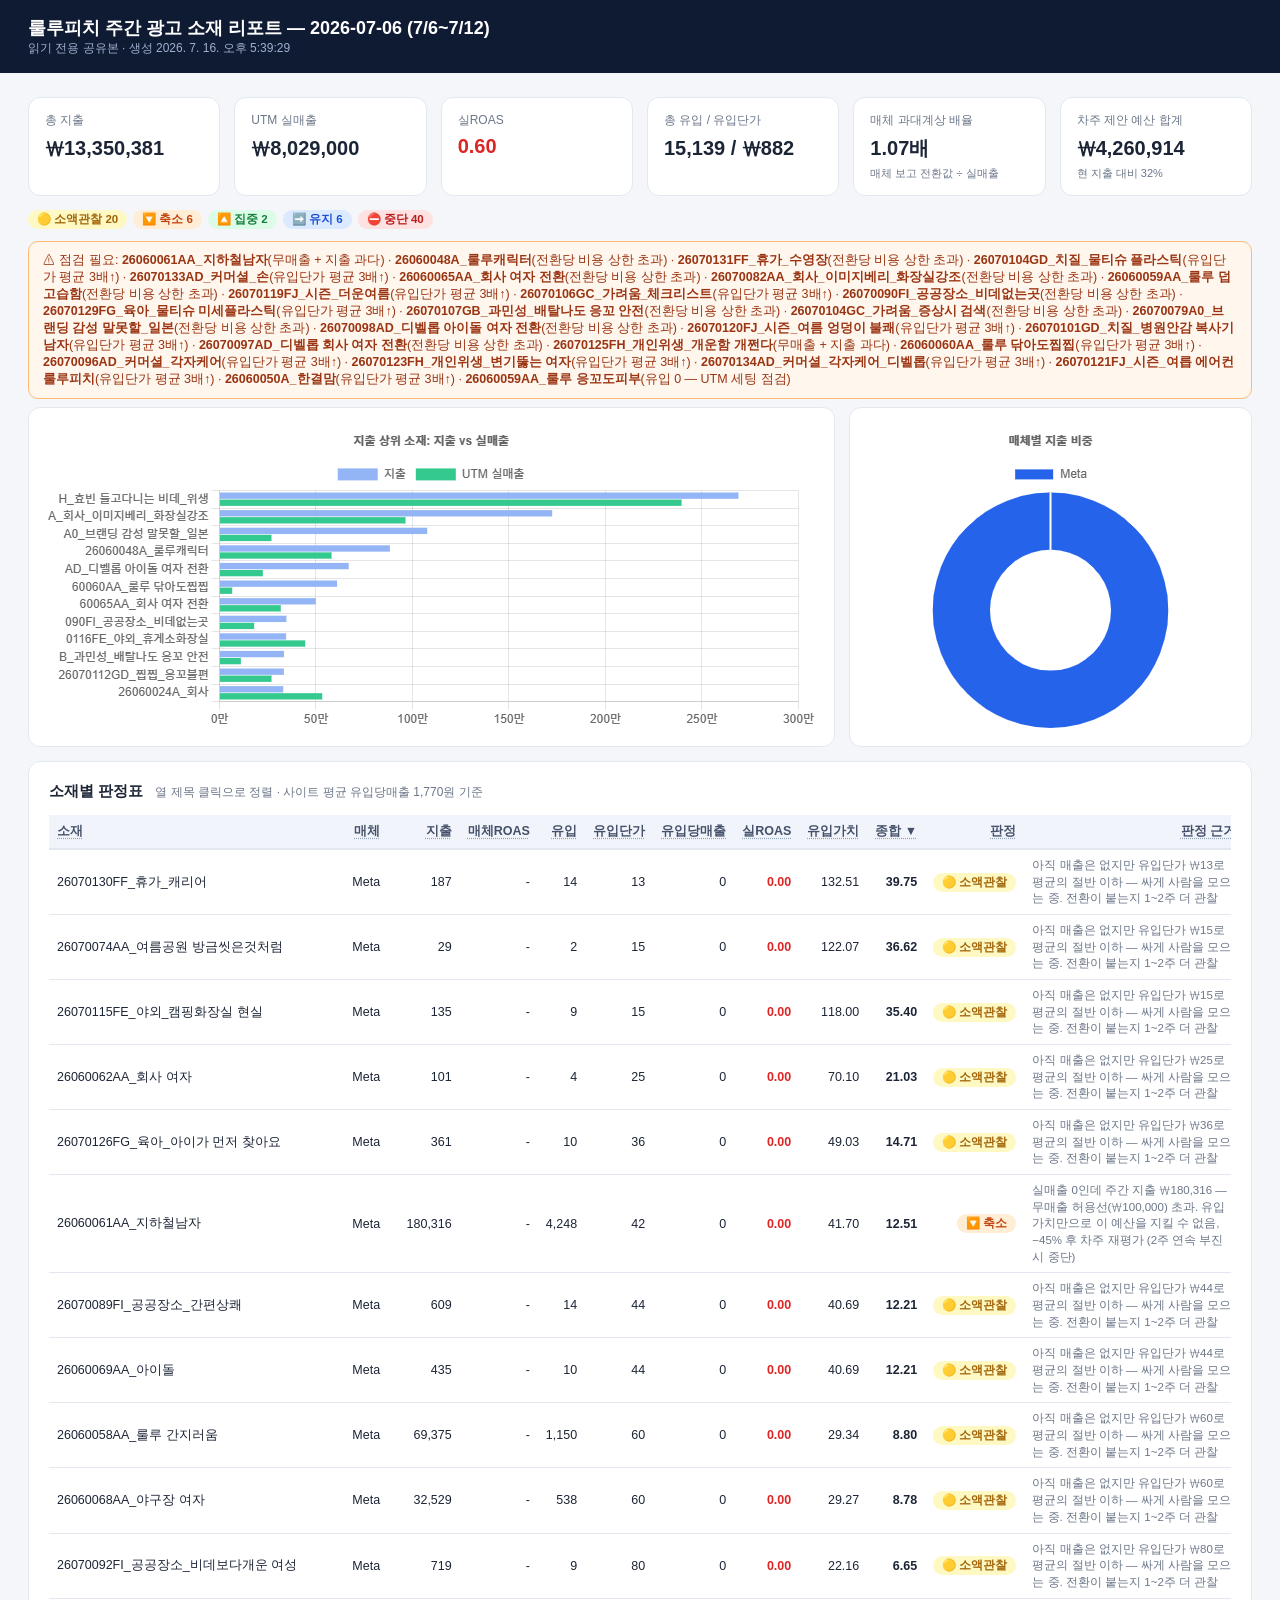
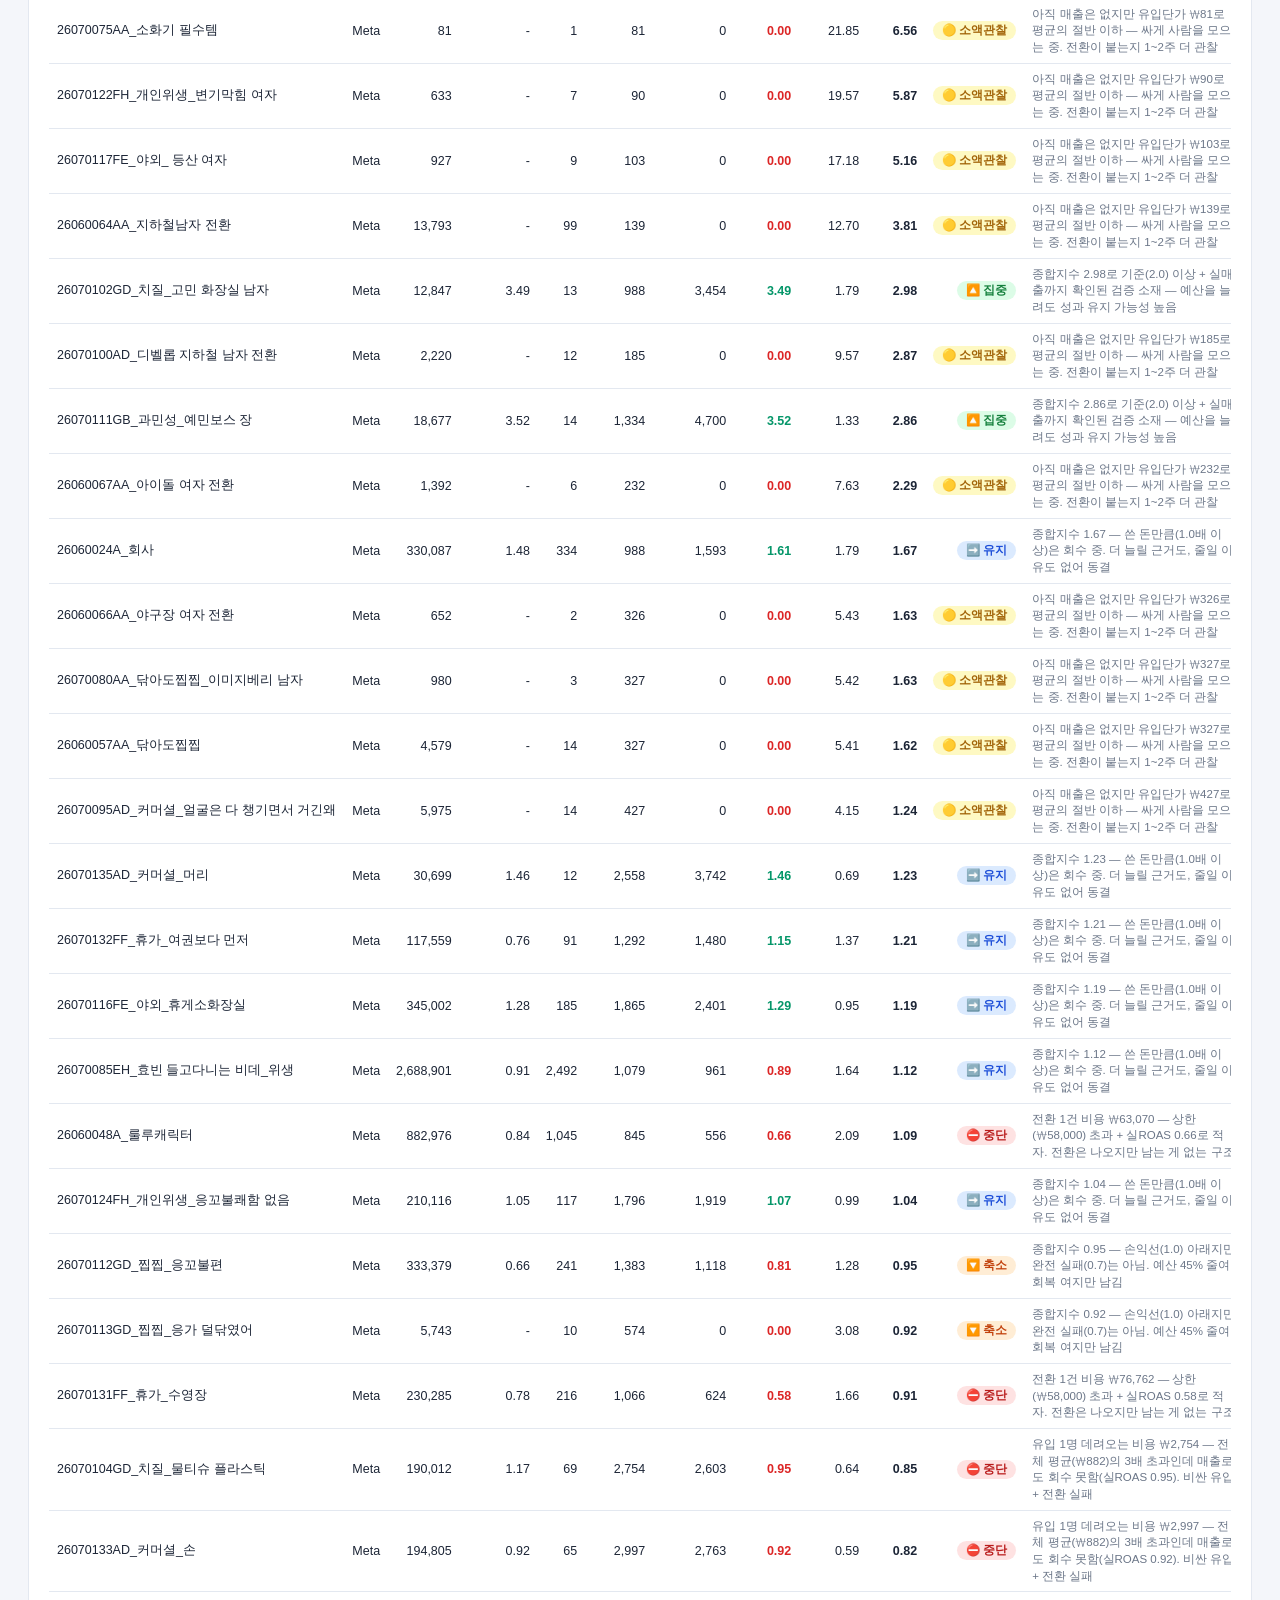
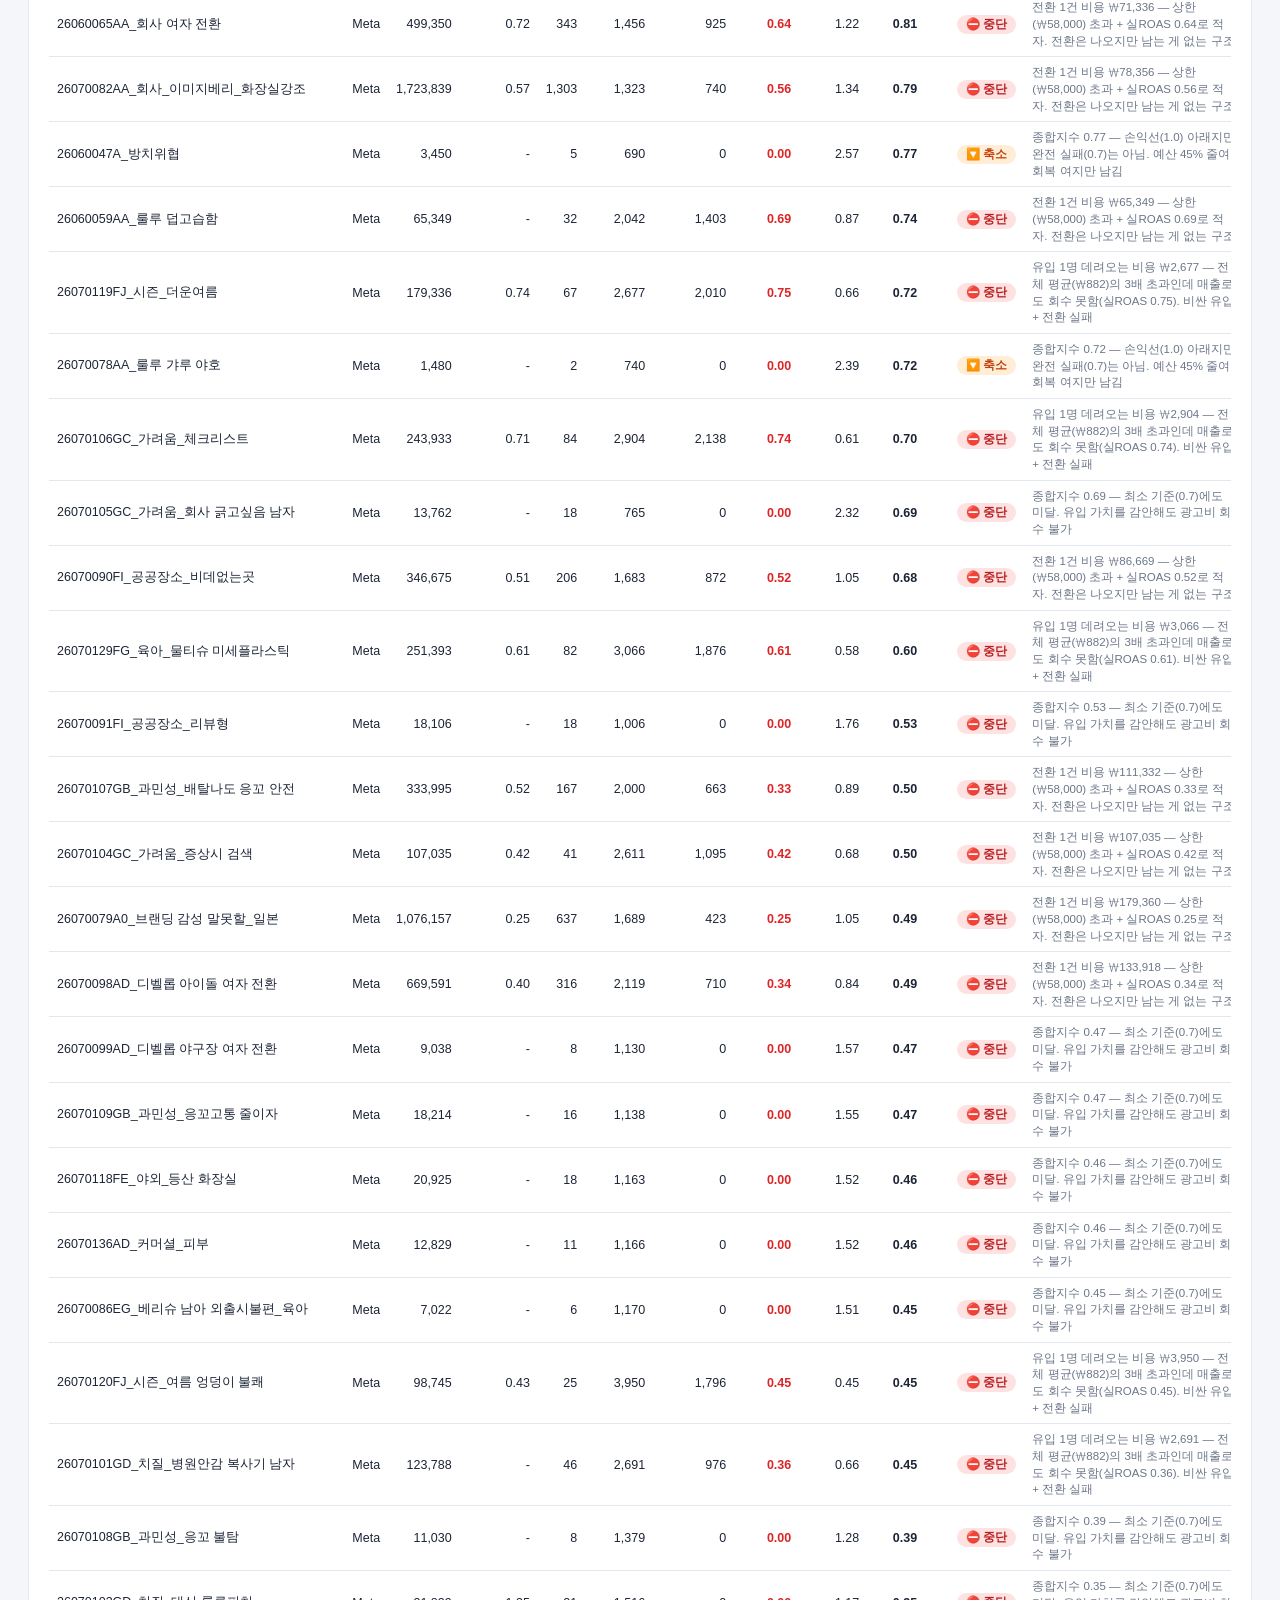
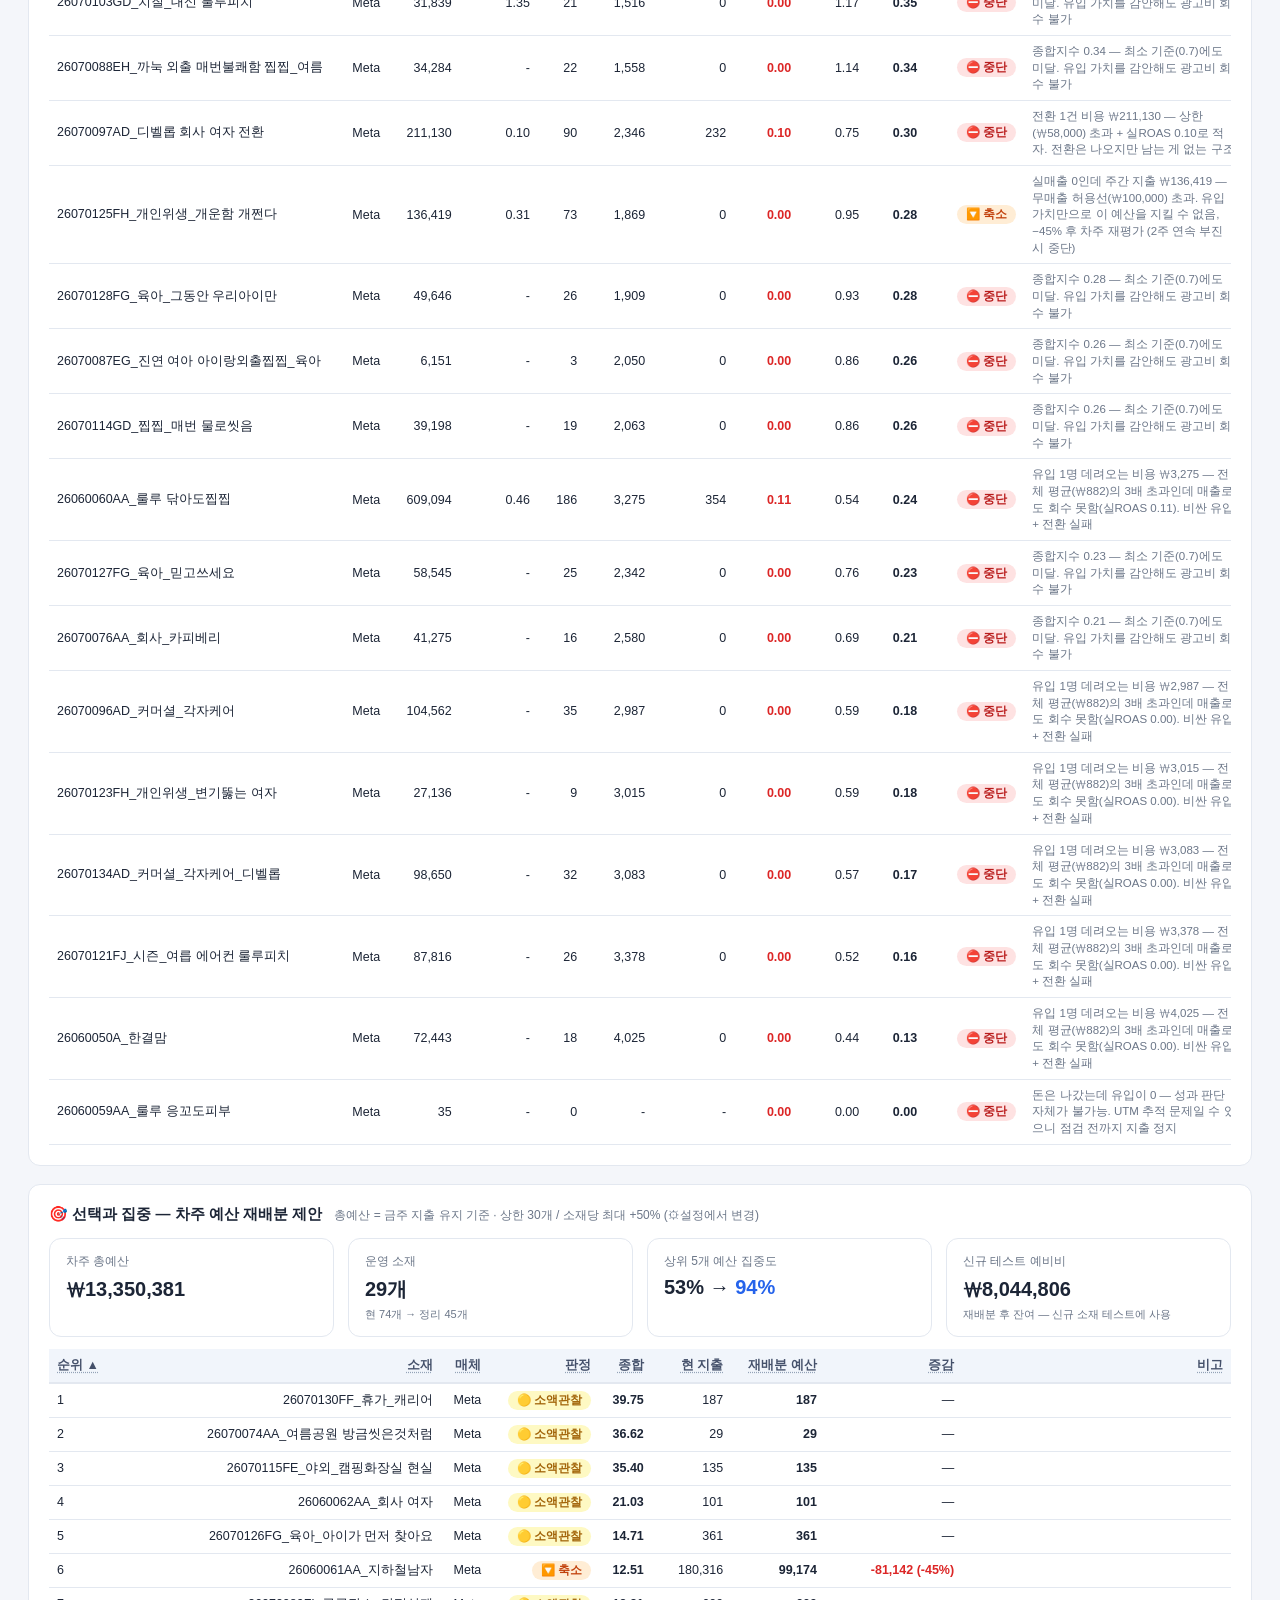
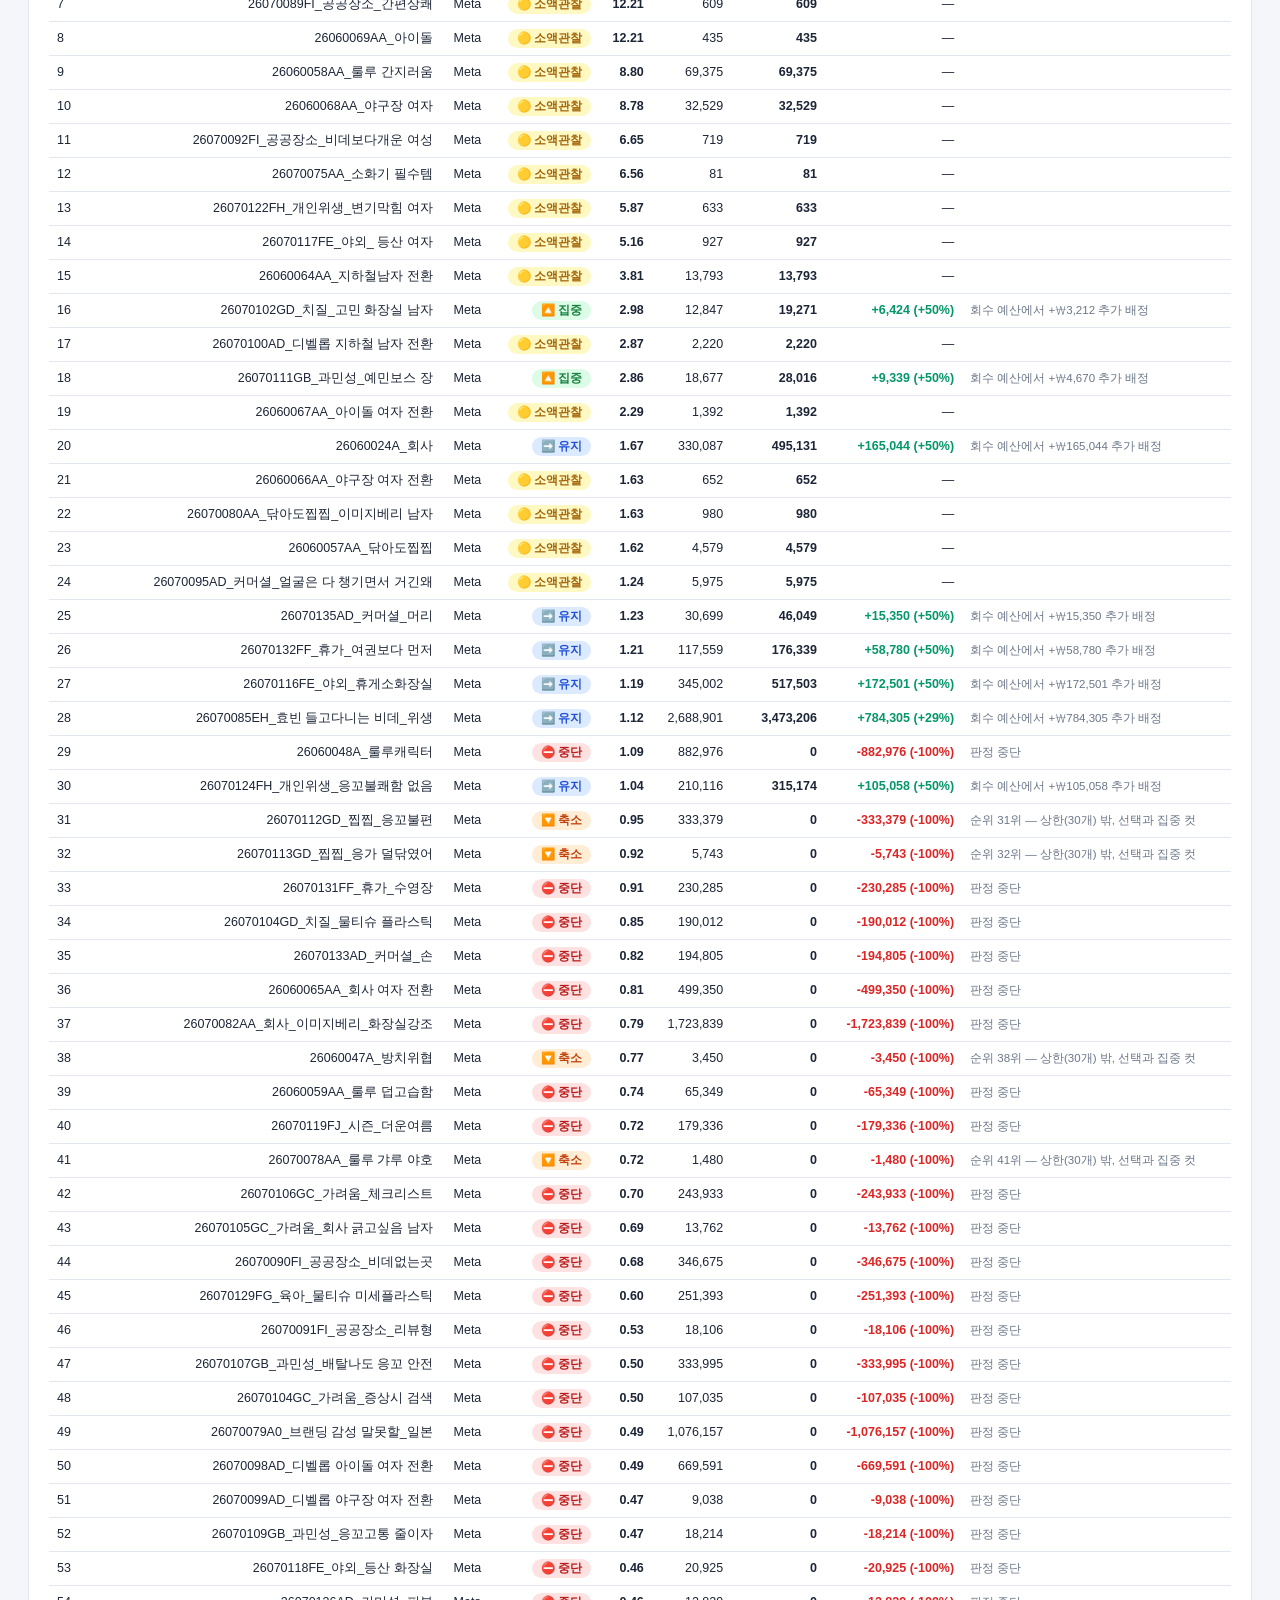
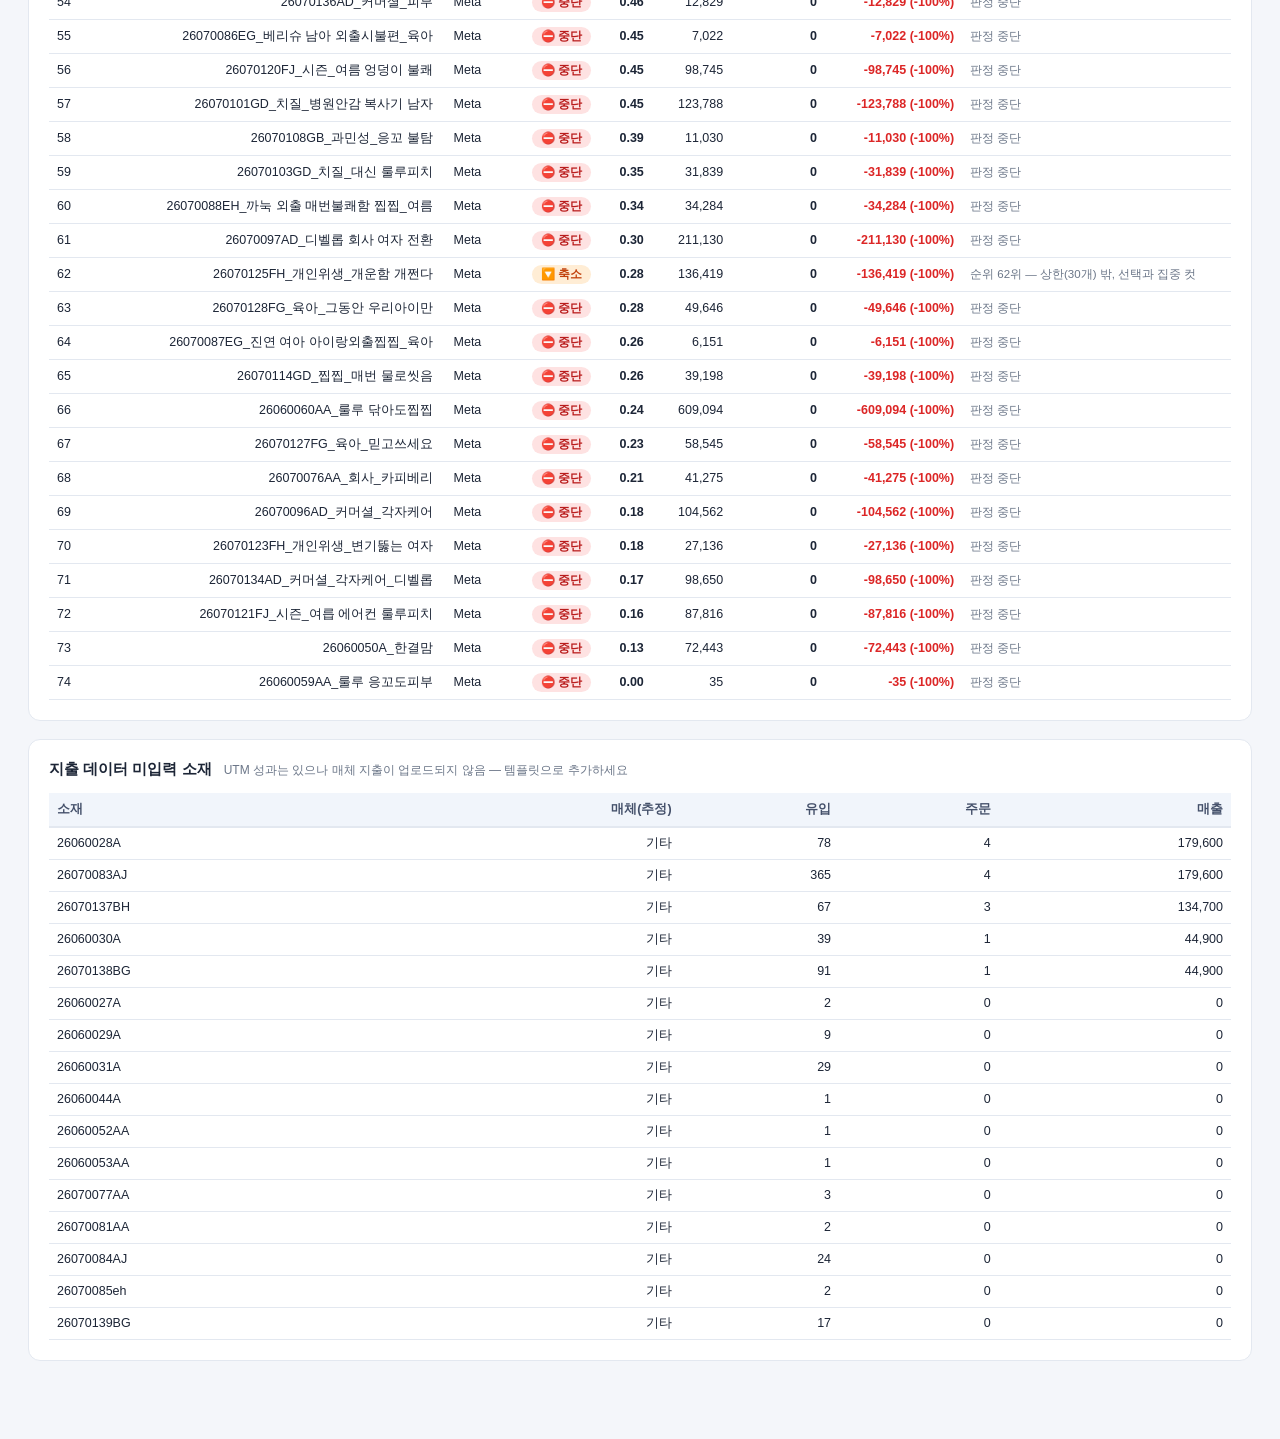
==== index.html @ 9385b2c9 "Add weekly ad report as index.html" ====
﻿<!DOCTYPE html><html lang="ko"><head><meta charset="UTF-8"><meta name="viewport" content="width=device-width, initial-scale=1.0"><title>룰루피치 주간 광고 리포트 — 2026-07-06 (7/6~7/12)</title><style>
:root{--bg:#f4f6fa;--card:#fff;--ink:#1c2536;--sub:#6b7688;--line:#e3e8f0;--blue:#2563eb;--green:#059669;--amber:#d97706;--red:#dc2626;--gray:#64748b;}
*{box-sizing:border-box;margin:0;padding:0;}
body{font-family:'Segoe UI','Malgun Gothic',sans-serif;background:var(--bg);color:var(--ink);font-size:14px;}
header{background:#0f1b33;color:#fff;padding:16px 28px;display:flex;align-items:center;gap:20px;flex-wrap:wrap;}
header h1{font-size:18px;font-weight:700;}
header .sub{color:#9fb0d0;font-size:12px;}
nav{display:flex;gap:6px;margin-left:auto;}
nav button{background:transparent;border:1px solid #33456b;color:#c9d6ef;padding:8px 16px;border-radius:8px;cursor:pointer;font-size:13px;}
nav button.on{background:var(--blue);border-color:var(--blue);color:#fff;font-weight:600;}
main{max-width:1280px;margin:0 auto;padding:24px 28px 60px;}
.card{background:var(--card);border:1px solid var(--line);border-radius:12px;padding:20px;margin-bottom:18px;}
.card h2{font-size:15px;margin-bottom:14px;}
.card h2 .hint{font-weight:400;color:var(--sub);font-size:12px;margin-left:8px;}
.grid{display:grid;gap:14px;}
.kpis{grid-template-columns:repeat(auto-fit,minmax(150px,1fr));}
.kpi{background:var(--card);border:1px solid var(--line);border-radius:12px;padding:14px 16px;}
.kpi .l{color:var(--sub);font-size:12px;margin-bottom:6px;}
.kpi .v{font-size:20px;font-weight:700;}
.kpi .d{font-size:11px;color:var(--sub);margin-top:4px;}
table{width:100%;border-collapse:collapse;font-size:12.5px;}
th{background:#f1f5fb;color:#44506a;text-align:right;padding:8px 8px;border-bottom:2px solid var(--line);white-space:nowrap;}
th:first-child,td:first-child{text-align:left;}
td{padding:7px 8px;border-bottom:1px solid var(--line);text-align:right;white-space:nowrap;}
tr:hover td{background:#f8fafd;}
.badge{display:inline-block;padding:2px 9px;border-radius:20px;font-size:11.5px;font-weight:600;}
.b-focus{background:#dcfce7;color:#15803d;}.b-keep{background:#dbeafe;color:#1d4ed8;}
.b-watch{background:#fef9c3;color:#a16207;}.b-cut{background:#ffedd5;color:#c2410c;}
.b-stop{background:#fee2e2;color:#b91c1c;}.b-none{background:#e2e8f0;color:#475569;}
.drop{border:2px dashed #b6c3da;border-radius:12px;padding:34px;text-align:center;color:var(--sub);cursor:pointer;transition:.15s;}
.drop.over{border-color:var(--blue);background:#eff6ff;}
.filechip{display:inline-flex;align-items:center;gap:8px;background:#eef2f9;border:1px solid var(--line);border-radius:8px;padding:6px 12px;margin:4px 6px 0 0;font-size:12.5px;}
.filechip b{color:var(--blue);}
.filechip .x{cursor:pointer;color:var(--red);font-weight:700;}
button.pri{background:var(--blue);color:#fff;border:none;border-radius:8px;padding:10px 22px;font-size:14px;font-weight:600;cursor:pointer;}
button.pri:disabled{background:#b6c3da;cursor:not-allowed;}
button.sec{background:#fff;color:var(--ink);border:1px solid var(--line);border-radius:8px;padding:8px 16px;font-size:13px;cursor:pointer;}
select,input[type=date],input[type=number]{border:1px solid var(--line);border-radius:8px;padding:8px 10px;font-size:13px;background:#fff;}
.row{display:flex;gap:12px;align-items:center;flex-wrap:wrap;}
.warn{background:#fff7ed;border:1px solid #fdba74;border-radius:10px;padding:10px 14px;font-size:12.5px;color:#9a3412;margin-bottom:8px;}
.note{color:var(--sub);font-size:12px;line-height:1.6;}
.charts{display:grid;grid-template-columns:2fr 1fr;gap:14px;}
@media(max-width:900px){.charts{grid-template-columns:1fr;}}
.chartbox{background:var(--card);border:1px solid var(--line);border-radius:12px;padding:16px;height:340px;}
.empty{text-align:center;color:var(--sub);padding:50px 0;}
.step{display:flex;gap:10px;align-items:flex-start;margin-bottom:10px;}
.step .n{background:var(--blue);color:#fff;border-radius:50%;width:22px;height:22px;min-width:22px;display:flex;align-items:center;justify-content:center;font-size:12px;font-weight:700;}
h3.sec-t{font-size:13.5px;margin:18px 0 8px;color:#33415e;}
.pos{color:var(--green);font-weight:600;}.neg{color:var(--red);font-weight:600;}
td.why{text-align:left;white-space:normal;min-width:220px;max-width:300px;font-size:11.5px;color:var(--sub);line-height:1.45;}
#tip{position:fixed;z-index:999;background:#1c2536;color:#e6edf7;padding:9px 12px;border-radius:8px;font-size:12px;line-height:1.55;max-width:290px;pointer-events:none;display:none;box-shadow:0 4px 14px rgba(15,27,51,.3);white-space:normal;}
#tip .tt{color:#9fb0d0;font-size:11px;margin-top:5px;}
th[data-tip]{text-decoration:underline dotted #94a3b8;text-underline-offset:3px;}
</style></head><body><header><div><h1>룰루피치 주간 광고 소재 리포트 — 2026-07-06 (7/6~7/12)</h1><div class="sub">읽기 전용 공유본 · 생성 2026. 7. 16. 오후 5:39:29</div></div></header><main>
 <div class="grid kpis" style="margin-bottom:14px">
  <div class="kpi"><div class="l">총 지출</div><div class="v">₩13,350,381</div></div>
  <div class="kpi"><div class="l">UTM 실매출</div><div class="v">₩8,029,000</div></div>
  <div class="kpi"><div class="l">실ROAS</div><div class="v" style="color:var(--red)">0.60</div></div>
  <div class="kpi"><div class="l">총 유입 / 유입단가</div><div class="v">15,139 / ₩882</div></div>
  <div class="kpi"><div class="l">매체 과대계상 배율</div><div class="v">1.07배</div><div class="d">매체 보고 전환값 ÷ 실매출</div></div>
  <div class="kpi"><div class="l">차주 제안 예산 합계</div><div class="v">₩4,260,914</div><div class="d">현 지출 대비 32%</div></div>
 </div>
 <div style="margin-bottom:12px"><span class="badge b-watch" style="margin-right:6px">🟡 소액관찰 20</span><span class="badge b-cut" style="margin-right:6px">🔽 축소 6</span><span class="badge b-focus" style="margin-right:6px">🔼 집중 2</span><span class="badge b-keep" style="margin-right:6px">➡️ 유지 6</span><span class="badge b-stop" style="margin-right:6px">⛔ 중단 40</span></div>
 <div class="warn">⚠ 점검 필요: <b>26060061AA_지하철남자</b>(무매출 + 지출 과다) · <b>26060048A_룰루캐릭터</b>(전환당 비용 상한 초과) · <b>26070131FF_휴가_수영장</b>(전환당 비용 상한 초과) · <b>26070104GD_치질_물티슈 플라스틱</b>(유입단가 평균 3배↑) · <b>26070133AD_커머셜_손</b>(유입단가 평균 3배↑) · <b>26060065AA_회사 여자 전환</b>(전환당 비용 상한 초과) · <b>26070082AA_회사_이미지베리_화장실강조</b>(전환당 비용 상한 초과) · <b>26060059AA_룰루 덥고습함</b>(전환당 비용 상한 초과) · <b>26070119FJ_시즌_더운여름</b>(유입단가 평균 3배↑) · <b>26070106GC_가려움_체크리스트</b>(유입단가 평균 3배↑) · <b>26070090FI_공공장소_비데없는곳</b>(전환당 비용 상한 초과) · <b>26070129FG_육아_물티슈 미세플라스틱</b>(유입단가 평균 3배↑) · <b>26070107GB_과민성_배탈나도 응꼬 안전</b>(전환당 비용 상한 초과) · <b>26070104GC_가려움_증상시 검색</b>(전환당 비용 상한 초과) · <b>26070079A0_브랜딩 감성 말못할_일본</b>(전환당 비용 상한 초과) · <b>26070098AD_디벨롭 아이돌 여자 전환</b>(전환당 비용 상한 초과) · <b>26070120FJ_시즌_여름 엉덩이 불쾌</b>(유입단가 평균 3배↑) · <b>26070101GD_치질_병원안감 복사기 남자</b>(유입단가 평균 3배↑) · <b>26070097AD_디벨롭 회사 여자 전환</b>(전환당 비용 상한 초과) · <b>26070125FH_개인위생_개운함 개쩐다</b>(무매출 + 지출 과다) · <b>26060060AA_룰루 닦아도찝찝</b>(유입단가 평균 3배↑) · <b>26070096AD_커머셜_각자케어</b>(유입단가 평균 3배↑) · <b>26070123FH_개인위생_변기뚫는 여자</b>(유입단가 평균 3배↑) · <b>26070134AD_커머셜_각자케어_디벨롭</b>(유입단가 평균 3배↑) · <b>26070121FJ_시즌_여릅 에어컨 룰루피치</b>(유입단가 평균 3배↑) · <b>26060050A_한결맘</b>(유입단가 평균 3배↑) · <b>26060059AA_룰루 응꼬도피부</b>(유입 0 — UTM 세팅 점검)</div>
 <div class="charts" style="margin-bottom:14px">
  <div class="chartbox"><img src="[data-uri]" style="max-width: 100%; height: 100%; object-fit: contain;"></div>
  <div class="chartbox"><img src="[data-uri]" style="max-width: 100%; height: 100%; object-fit: contain;"></div>
 </div>
 <div class="card"><h2>소재별 판정표 <span class="hint">열 제목 클릭으로 정렬 · 사이트 평균 유입당매출 1,770원 기준</span></h2>
 <div style="overflow-x:auto"><table><thead><tr><th style="cursor:pointer;user-select:none" data-tip="광고 소재 코드 — 매체 리포트의 광고 이름과 자사 UTM의 channel 값을 매칭하는 기준 키" title="광고 소재 코드 — 매체 리포트의 광고 이름과 자사 UTM의 channel 값을 매칭하는 기준 키">소재</th><th style="cursor:pointer;user-select:none" data-tip="소재 코드 패턴으로 자동 분류: SA_→네이버검색 · PMAX→구글 · KKO/KAKAO→카카오 · GD→GFA/디스플레이 · MT/META→Meta" title="소재 코드 패턴으로 자동 분류: SA_→네이버검색 · PMAX→구글 · KKO/KAKAO→카카오 · GD→GFA/디스플레이 · MT/META→Meta">매체</th><th style="cursor:pointer;user-select:none" data-tip="매체 리포트 기준 해당 주간 지출 합계(원)" title="매체 리포트 기준 해당 주간 지출 합계(원)">지출</th><th style="cursor:pointer;user-select:none" data-tip="매체 보고 전환값 ÷ 지출 — 매체 자체 기여 기준이라 과대계상 경향. 실ROAS와의 괴리 확인용" title="매체 보고 전환값 ÷ 지출 — 매체 자체 기여 기준이라 과대계상 경향. 실ROAS와의 괴리 확인용">매체ROAS</th><th style="cursor:pointer;user-select:none" data-tip="UTM 기준 실제 사이트 유입 수" title="UTM 기준 실제 사이트 유입 수">유입</th><th style="cursor:pointer;user-select:none" data-tip="유입단가 = 지출 ÷ 유입. 전체 평균의 3배 초과 + 실ROAS 1 미만이면 중단 판정" title="유입단가 = 지출 ÷ 유입. 전체 평균의 3배 초과 + 실ROAS 1 미만이면 중단 판정">유입단가</th><th style="cursor:pointer;user-select:none" data-tip="유입당매출 = UTM 실매출 ÷ 유입 — 이 소재가 데려온 방문자 1명이 만드는 매출" title="유입당매출 = UTM 실매출 ÷ 유입 — 이 소재가 데려온 방문자 1명이 만드는 매출">유입당매출</th><th style="cursor:pointer;user-select:none" data-tip="실ROAS = UTM 실매출 ÷ 지출 — 자사 데이터 기준 실제 회수율. 1.0이 손익분기" title="실ROAS = UTM 실매출 ÷ 지출 — 자사 데이터 기준 실제 회수율. 1.0이 손익분기">실ROAS</th><th style="cursor:pointer;user-select:none" data-tip="유입가치 = (유입 × 사이트 평균 유입당매출) ÷ 지출 — 당장 매출이 없어도 유입 자체의 기대 가치를 환산" title="유입가치 = (유입 × 사이트 평균 유입당매출) ÷ 지출 — 당장 매출이 없어도 유입 자체의 기대 가치를 환산">유입가치</th><th style="cursor:pointer;user-select:none" data-tip="종합지수 = 실ROAS×가중치 + 유입가치×가중치 (매체별 가중치는 ⚙설정). 2.0↑ 집중 · 1.0↑ 유지 · 0.7↑ 축소 · 미만 중단" title="종합지수 = 실ROAS×가중치 + 유입가치×가중치 (매체별 가중치는 ⚙설정). 2.0↑ 집중 · 1.0↑ 유지 · 0.7↑ 축소 · 미만 중단">종합 ▼</th><th style="cursor:pointer;user-select:none" data-tip="종합지수·실매출·유입단가·전환당 비용 기준 자동 판정. 규칙 상세는 ⚙설정 하단 참조" title="종합지수·실매출·유입단가·전환당 비용 기준 자동 판정. 규칙 상세는 ⚙설정 하단 참조">판정</th><th style="cursor:pointer;user-select:none" data-tip="해당 소재가 이 판정을 받은 구체적 계산 근거" title="해당 소재가 이 판정을 받은 구체적 계산 근거">판정 근거</th><th style="cursor:pointer;user-select:none" data-tip="판정별 차주 제안 예산: 집중 +25% · 유지/관찰 동결 · 축소 −45% · 중단 0원" title="판정별 차주 제안 예산: 집중 +25% · 유지/관찰 동결 · 축소 −45% · 중단 0원">차주 예산</th></tr></thead><tbody>
 <tr><td>26070130FF_휴가_캐리어</td><td>Meta</td><td>187</td><td>-</td><td>14</td><td>13</td><td>0</td>
 <td class="neg">0.00</td><td>132.51</td><td><b>39.75</b></td>
 <td><span class="badge b-watch">🟡 소액관찰</span></td><td class="why">아직 매출은 없지만 유입단가 ₩13로 평균의 절반 이하 — 싸게 사람을 모으는 중. 전환이 붙는지 1~2주 더 관찰</td><td><b>187</b></td></tr><tr><td>26070074AA_여름공원 방금씻은것처럼</td><td>Meta</td><td>29</td><td>-</td><td>2</td><td>15</td><td>0</td>
 <td class="neg">0.00</td><td>122.07</td><td><b>36.62</b></td>
 <td><span class="badge b-watch">🟡 소액관찰</span></td><td class="why">아직 매출은 없지만 유입단가 ₩15로 평균의 절반 이하 — 싸게 사람을 모으는 중. 전환이 붙는지 1~2주 더 관찰</td><td><b>29</b></td></tr><tr><td>26070115FE_야외_캠핑화장실 현실</td><td>Meta</td><td>135</td><td>-</td><td>9</td><td>15</td><td>0</td>
 <td class="neg">0.00</td><td>118.00</td><td><b>35.40</b></td>
 <td><span class="badge b-watch">🟡 소액관찰</span></td><td class="why">아직 매출은 없지만 유입단가 ₩15로 평균의 절반 이하 — 싸게 사람을 모으는 중. 전환이 붙는지 1~2주 더 관찰</td><td><b>135</b></td></tr><tr><td>26060062AA_회사 여자</td><td>Meta</td><td>101</td><td>-</td><td>4</td><td>25</td><td>0</td>
 <td class="neg">0.00</td><td>70.10</td><td><b>21.03</b></td>
 <td><span class="badge b-watch">🟡 소액관찰</span></td><td class="why">아직 매출은 없지만 유입단가 ₩25로 평균의 절반 이하 — 싸게 사람을 모으는 중. 전환이 붙는지 1~2주 더 관찰</td><td><b>101</b></td></tr><tr><td>26070126FG_육아_아이가 먼저 찾아요</td><td>Meta</td><td>361</td><td>-</td><td>10</td><td>36</td><td>0</td>
 <td class="neg">0.00</td><td>49.03</td><td><b>14.71</b></td>
 <td><span class="badge b-watch">🟡 소액관찰</span></td><td class="why">아직 매출은 없지만 유입단가 ₩36로 평균의 절반 이하 — 싸게 사람을 모으는 중. 전환이 붙는지 1~2주 더 관찰</td><td><b>361</b></td></tr><tr><td>26060061AA_지하철남자</td><td>Meta</td><td>180,316</td><td>-</td><td>4,248</td><td>42</td><td>0</td>
 <td class="neg">0.00</td><td>41.70</td><td><b>12.51</b></td>
 <td><span class="badge b-cut">🔽 축소</span></td><td class="why">실매출 0인데 주간 지출 ₩180,316 — 무매출 허용선(₩100,000) 초과. 유입가치만으로 이 예산을 지킬 수 없음, −45% 후 차주 재평가 (2주 연속 부진 시 중단)</td><td><b>99,174</b></td></tr><tr><td>26070089FI_공공장소_간편상쾌</td><td>Meta</td><td>609</td><td>-</td><td>14</td><td>44</td><td>0</td>
 <td class="neg">0.00</td><td>40.69</td><td><b>12.21</b></td>
 <td><span class="badge b-watch">🟡 소액관찰</span></td><td class="why">아직 매출은 없지만 유입단가 ₩44로 평균의 절반 이하 — 싸게 사람을 모으는 중. 전환이 붙는지 1~2주 더 관찰</td><td><b>609</b></td></tr><tr><td>26060069AA_아이돌</td><td>Meta</td><td>435</td><td>-</td><td>10</td><td>44</td><td>0</td>
 <td class="neg">0.00</td><td>40.69</td><td><b>12.21</b></td>
 <td><span class="badge b-watch">🟡 소액관찰</span></td><td class="why">아직 매출은 없지만 유입단가 ₩44로 평균의 절반 이하 — 싸게 사람을 모으는 중. 전환이 붙는지 1~2주 더 관찰</td><td><b>435</b></td></tr><tr><td>26060058AA_룰루 간지러움</td><td>Meta</td><td>69,375</td><td>-</td><td>1,150</td><td>60</td><td>0</td>
 <td class="neg">0.00</td><td>29.34</td><td><b>8.80</b></td>
 <td><span class="badge b-watch">🟡 소액관찰</span></td><td class="why">아직 매출은 없지만 유입단가 ₩60로 평균의 절반 이하 — 싸게 사람을 모으는 중. 전환이 붙는지 1~2주 더 관찰</td><td><b>69,375</b></td></tr><tr><td>26060068AA_야구장 여자</td><td>Meta</td><td>32,529</td><td>-</td><td>538</td><td>60</td><td>0</td>
 <td class="neg">0.00</td><td>29.27</td><td><b>8.78</b></td>
 <td><span class="badge b-watch">🟡 소액관찰</span></td><td class="why">아직 매출은 없지만 유입단가 ₩60로 평균의 절반 이하 — 싸게 사람을 모으는 중. 전환이 붙는지 1~2주 더 관찰</td><td><b>32,529</b></td></tr><tr><td>26070092FI_공공장소_비데보다개운 여성</td><td>Meta</td><td>719</td><td>-</td><td>9</td><td>80</td><td>0</td>
 <td class="neg">0.00</td><td>22.16</td><td><b>6.65</b></td>
 <td><span class="badge b-watch">🟡 소액관찰</span></td><td class="why">아직 매출은 없지만 유입단가 ₩80로 평균의 절반 이하 — 싸게 사람을 모으는 중. 전환이 붙는지 1~2주 더 관찰</td><td><b>719</b></td></tr><tr><td>26070075AA_소화기 필수템</td><td>Meta</td><td>81</td><td>-</td><td>1</td><td>81</td><td>0</td>
 <td class="neg">0.00</td><td>21.85</td><td><b>6.56</b></td>
 <td><span class="badge b-watch">🟡 소액관찰</span></td><td class="why">아직 매출은 없지만 유입단가 ₩81로 평균의 절반 이하 — 싸게 사람을 모으는 중. 전환이 붙는지 1~2주 더 관찰</td><td><b>81</b></td></tr><tr><td>26070122FH_개인위생_변기막힘 여자</td><td>Meta</td><td>633</td><td>-</td><td>7</td><td>90</td><td>0</td>
 <td class="neg">0.00</td><td>19.57</td><td><b>5.87</b></td>
 <td><span class="badge b-watch">🟡 소액관찰</span></td><td class="why">아직 매출은 없지만 유입단가 ₩90로 평균의 절반 이하 — 싸게 사람을 모으는 중. 전환이 붙는지 1~2주 더 관찰</td><td><b>633</b></td></tr><tr><td>26070117FE_야외_ 등산 여자</td><td>Meta</td><td>927</td><td>-</td><td>9</td><td>103</td><td>0</td>
 <td class="neg">0.00</td><td>17.18</td><td><b>5.16</b></td>
 <td><span class="badge b-watch">🟡 소액관찰</span></td><td class="why">아직 매출은 없지만 유입단가 ₩103로 평균의 절반 이하 — 싸게 사람을 모으는 중. 전환이 붙는지 1~2주 더 관찰</td><td><b>927</b></td></tr><tr><td>26060064AA_지하철남자 전환</td><td>Meta</td><td>13,793</td><td>-</td><td>99</td><td>139</td><td>0</td>
 <td class="neg">0.00</td><td>12.70</td><td><b>3.81</b></td>
 <td><span class="badge b-watch">🟡 소액관찰</span></td><td class="why">아직 매출은 없지만 유입단가 ₩139로 평균의 절반 이하 — 싸게 사람을 모으는 중. 전환이 붙는지 1~2주 더 관찰</td><td><b>13,793</b></td></tr><tr><td>26070102GD_치질_고민 화장실 남자</td><td>Meta</td><td>12,847</td><td>3.49</td><td>13</td><td>988</td><td>3,454</td>
 <td class="pos">3.49</td><td>1.79</td><td><b>2.98</b></td>
 <td><span class="badge b-focus">🔼 집중</span></td><td class="why">종합지수 2.98로 기준(2.0) 이상 + 실매출까지 확인된 검증 소재 — 예산을 늘려도 성과 유지 가능성 높음</td><td><b>16,059</b></td></tr><tr><td>26070100AD_디벨롭 지하철 남자 전환</td><td>Meta</td><td>2,220</td><td>-</td><td>12</td><td>185</td><td>0</td>
 <td class="neg">0.00</td><td>9.57</td><td><b>2.87</b></td>
 <td><span class="badge b-watch">🟡 소액관찰</span></td><td class="why">아직 매출은 없지만 유입단가 ₩185로 평균의 절반 이하 — 싸게 사람을 모으는 중. 전환이 붙는지 1~2주 더 관찰</td><td><b>2,220</b></td></tr><tr><td>26070111GB_과민성_예민보스 장</td><td>Meta</td><td>18,677</td><td>3.52</td><td>14</td><td>1,334</td><td>4,700</td>
 <td class="pos">3.52</td><td>1.33</td><td><b>2.86</b></td>
 <td><span class="badge b-focus">🔼 집중</span></td><td class="why">종합지수 2.86로 기준(2.0) 이상 + 실매출까지 확인된 검증 소재 — 예산을 늘려도 성과 유지 가능성 높음</td><td><b>23,346</b></td></tr><tr><td>26060067AA_아이돌 여자 전환</td><td>Meta</td><td>1,392</td><td>-</td><td>6</td><td>232</td><td>0</td>
 <td class="neg">0.00</td><td>7.63</td><td><b>2.29</b></td>
 <td><span class="badge b-watch">🟡 소액관찰</span></td><td class="why">아직 매출은 없지만 유입단가 ₩232로 평균의 절반 이하 — 싸게 사람을 모으는 중. 전환이 붙는지 1~2주 더 관찰</td><td><b>1,392</b></td></tr><tr><td>26060024A_회사</td><td>Meta</td><td>330,087</td><td>1.48</td><td>334</td><td>988</td><td>1,593</td>
 <td class="pos">1.61</td><td>1.79</td><td><b>1.67</b></td>
 <td><span class="badge b-keep">➡️ 유지</span></td><td class="why">종합지수 1.67 — 쓴 돈만큼(1.0배 이상)은 회수 중. 더 늘릴 근거도, 줄일 이유도 없어 동결</td><td><b>330,087</b></td></tr><tr><td>26060066AA_야구장 여자 전환</td><td>Meta</td><td>652</td><td>-</td><td>2</td><td>326</td><td>0</td>
 <td class="neg">0.00</td><td>5.43</td><td><b>1.63</b></td>
 <td><span class="badge b-watch">🟡 소액관찰</span></td><td class="why">아직 매출은 없지만 유입단가 ₩326로 평균의 절반 이하 — 싸게 사람을 모으는 중. 전환이 붙는지 1~2주 더 관찰</td><td><b>652</b></td></tr><tr><td>26070080AA_닦아도찝찝_이미지베리 남자</td><td>Meta</td><td>980</td><td>-</td><td>3</td><td>327</td><td>0</td>
 <td class="neg">0.00</td><td>5.42</td><td><b>1.63</b></td>
 <td><span class="badge b-watch">🟡 소액관찰</span></td><td class="why">아직 매출은 없지만 유입단가 ₩327로 평균의 절반 이하 — 싸게 사람을 모으는 중. 전환이 붙는지 1~2주 더 관찰</td><td><b>980</b></td></tr><tr><td>26060057AA_닦아도찝찝</td><td>Meta</td><td>4,579</td><td>-</td><td>14</td><td>327</td><td>0</td>
 <td class="neg">0.00</td><td>5.41</td><td><b>1.62</b></td>
 <td><span class="badge b-watch">🟡 소액관찰</span></td><td class="why">아직 매출은 없지만 유입단가 ₩327로 평균의 절반 이하 — 싸게 사람을 모으는 중. 전환이 붙는지 1~2주 더 관찰</td><td><b>4,579</b></td></tr><tr><td>26070095AD_커머셜_얼굴은 다 챙기면서 거긴왜</td><td>Meta</td><td>5,975</td><td>-</td><td>14</td><td>427</td><td>0</td>
 <td class="neg">0.00</td><td>4.15</td><td><b>1.24</b></td>
 <td><span class="badge b-watch">🟡 소액관찰</span></td><td class="why">아직 매출은 없지만 유입단가 ₩427로 평균의 절반 이하 — 싸게 사람을 모으는 중. 전환이 붙는지 1~2주 더 관찰</td><td><b>5,975</b></td></tr><tr><td>26070135AD_커머셜_머리</td><td>Meta</td><td>30,699</td><td>1.46</td><td>12</td><td>2,558</td><td>3,742</td>
 <td class="pos">1.46</td><td>0.69</td><td><b>1.23</b></td>
 <td><span class="badge b-keep">➡️ 유지</span></td><td class="why">종합지수 1.23 — 쓴 돈만큼(1.0배 이상)은 회수 중. 더 늘릴 근거도, 줄일 이유도 없어 동결</td><td><b>30,699</b></td></tr><tr><td>26070132FF_휴가_여권보다 먼저</td><td>Meta</td><td>117,559</td><td>0.76</td><td>91</td><td>1,292</td><td>1,480</td>
 <td class="pos">1.15</td><td>1.37</td><td><b>1.21</b></td>
 <td><span class="badge b-keep">➡️ 유지</span></td><td class="why">종합지수 1.21 — 쓴 돈만큼(1.0배 이상)은 회수 중. 더 늘릴 근거도, 줄일 이유도 없어 동결</td><td><b>117,559</b></td></tr><tr><td>26070116FE_야외_휴게소화장실</td><td>Meta</td><td>345,002</td><td>1.28</td><td>185</td><td>1,865</td><td>2,401</td>
 <td class="pos">1.29</td><td>0.95</td><td><b>1.19</b></td>
 <td><span class="badge b-keep">➡️ 유지</span></td><td class="why">종합지수 1.19 — 쓴 돈만큼(1.0배 이상)은 회수 중. 더 늘릴 근거도, 줄일 이유도 없어 동결</td><td><b>345,002</b></td></tr><tr><td>26070085EH_효빈 들고다니는 비데_위생</td><td>Meta</td><td>2,688,901</td><td>0.91</td><td>2,492</td><td>1,079</td><td>961</td>
 <td class="neg">0.89</td><td>1.64</td><td><b>1.12</b></td>
 <td><span class="badge b-keep">➡️ 유지</span></td><td class="why">종합지수 1.12 — 쓴 돈만큼(1.0배 이상)은 회수 중. 더 늘릴 근거도, 줄일 이유도 없어 동결</td><td><b>2,688,901</b></td></tr><tr><td>26060048A_룰루캐릭터</td><td>Meta</td><td>882,976</td><td>0.84</td><td>1,045</td><td>845</td><td>556</td>
 <td class="neg">0.66</td><td>2.09</td><td><b>1.09</b></td>
 <td><span class="badge b-stop">⛔ 중단</span></td><td class="why">전환 1건 비용 ₩63,070 — 상한(₩58,000) 초과 + 실ROAS 0.66로 적자. 전환은 나오지만 남는 게 없는 구조</td><td><b>0</b></td></tr><tr><td>26070124FH_개인위생_응꼬불쾌함 없음</td><td>Meta</td><td>210,116</td><td>1.05</td><td>117</td><td>1,796</td><td>1,919</td>
 <td class="pos">1.07</td><td>0.99</td><td><b>1.04</b></td>
 <td><span class="badge b-keep">➡️ 유지</span></td><td class="why">종합지수 1.04 — 쓴 돈만큼(1.0배 이상)은 회수 중. 더 늘릴 근거도, 줄일 이유도 없어 동결</td><td><b>210,116</b></td></tr><tr><td>26070112GD_찝찝_응꼬불편</td><td>Meta</td><td>333,379</td><td>0.66</td><td>241</td><td>1,383</td><td>1,118</td>
 <td class="neg">0.81</td><td>1.28</td><td><b>0.95</b></td>
 <td><span class="badge b-cut">🔽 축소</span></td><td class="why">종합지수 0.95 — 손익선(1.0) 아래지만 완전 실패(0.7)는 아님. 예산 45% 줄여 회복 여지만 남김</td><td><b>183,358</b></td></tr><tr><td>26070113GD_찝찝_응가 덜닦였어</td><td>Meta</td><td>5,743</td><td>-</td><td>10</td><td>574</td><td>0</td>
 <td class="neg">0.00</td><td>3.08</td><td><b>0.92</b></td>
 <td><span class="badge b-cut">🔽 축소</span></td><td class="why">종합지수 0.92 — 손익선(1.0) 아래지만 완전 실패(0.7)는 아님. 예산 45% 줄여 회복 여지만 남김</td><td><b>3,159</b></td></tr><tr><td>26070131FF_휴가_수영장</td><td>Meta</td><td>230,285</td><td>0.78</td><td>216</td><td>1,066</td><td>624</td>
 <td class="neg">0.58</td><td>1.66</td><td><b>0.91</b></td>
 <td><span class="badge b-stop">⛔ 중단</span></td><td class="why">전환 1건 비용 ₩76,762 — 상한(₩58,000) 초과 + 실ROAS 0.58로 적자. 전환은 나오지만 남는 게 없는 구조</td><td><b>0</b></td></tr><tr><td>26070104GD_치질_물티슈 플라스틱</td><td>Meta</td><td>190,012</td><td>1.17</td><td>69</td><td>2,754</td><td>2,603</td>
 <td class="neg">0.95</td><td>0.64</td><td><b>0.85</b></td>
 <td><span class="badge b-stop">⛔ 중단</span></td><td class="why">유입 1명 데려오는 비용 ₩2,754 — 전체 평균(₩882)의 3배 초과인데 매출로도 회수 못함(실ROAS 0.95). 비싼 유입 + 전환 실패</td><td><b>0</b></td></tr><tr><td>26070133AD_커머셜_손</td><td>Meta</td><td>194,805</td><td>0.92</td><td>65</td><td>2,997</td><td>2,763</td>
 <td class="neg">0.92</td><td>0.59</td><td><b>0.82</b></td>
 <td><span class="badge b-stop">⛔ 중단</span></td><td class="why">유입 1명 데려오는 비용 ₩2,997 — 전체 평균(₩882)의 3배 초과인데 매출로도 회수 못함(실ROAS 0.92). 비싼 유입 + 전환 실패</td><td><b>0</b></td></tr><tr><td>26060065AA_회사 여자 전환</td><td>Meta</td><td>499,350</td><td>0.72</td><td>343</td><td>1,456</td><td>925</td>
 <td class="neg">0.64</td><td>1.22</td><td><b>0.81</b></td>
 <td><span class="badge b-stop">⛔ 중단</span></td><td class="why">전환 1건 비용 ₩71,336 — 상한(₩58,000) 초과 + 실ROAS 0.64로 적자. 전환은 나오지만 남는 게 없는 구조</td><td><b>0</b></td></tr><tr><td>26070082AA_회사_이미지베리_화장실강조</td><td>Meta</td><td>1,723,839</td><td>0.57</td><td>1,303</td><td>1,323</td><td>740</td>
 <td class="neg">0.56</td><td>1.34</td><td><b>0.79</b></td>
 <td><span class="badge b-stop">⛔ 중단</span></td><td class="why">전환 1건 비용 ₩78,356 — 상한(₩58,000) 초과 + 실ROAS 0.56로 적자. 전환은 나오지만 남는 게 없는 구조</td><td><b>0</b></td></tr><tr><td>26060047A_방치위협</td><td>Meta</td><td>3,450</td><td>-</td><td>5</td><td>690</td><td>0</td>
 <td class="neg">0.00</td><td>2.57</td><td><b>0.77</b></td>
 <td><span class="badge b-cut">🔽 축소</span></td><td class="why">종합지수 0.77 — 손익선(1.0) 아래지만 완전 실패(0.7)는 아님. 예산 45% 줄여 회복 여지만 남김</td><td><b>1,898</b></td></tr><tr><td>26060059AA_룰루 덥고습함</td><td>Meta</td><td>65,349</td><td>-</td><td>32</td><td>2,042</td><td>1,403</td>
 <td class="neg">0.69</td><td>0.87</td><td><b>0.74</b></td>
 <td><span class="badge b-stop">⛔ 중단</span></td><td class="why">전환 1건 비용 ₩65,349 — 상한(₩58,000) 초과 + 실ROAS 0.69로 적자. 전환은 나오지만 남는 게 없는 구조</td><td><b>0</b></td></tr><tr><td>26070119FJ_시즌_더운여름</td><td>Meta</td><td>179,336</td><td>0.74</td><td>67</td><td>2,677</td><td>2,010</td>
 <td class="neg">0.75</td><td>0.66</td><td><b>0.72</b></td>
 <td><span class="badge b-stop">⛔ 중단</span></td><td class="why">유입 1명 데려오는 비용 ₩2,677 — 전체 평균(₩882)의 3배 초과인데 매출로도 회수 못함(실ROAS 0.75). 비싼 유입 + 전환 실패</td><td><b>0</b></td></tr><tr><td>26070078AA_룰루 갸루 야호</td><td>Meta</td><td>1,480</td><td>-</td><td>2</td><td>740</td><td>0</td>
 <td class="neg">0.00</td><td>2.39</td><td><b>0.72</b></td>
 <td><span class="badge b-cut">🔽 축소</span></td><td class="why">종합지수 0.72 — 손익선(1.0) 아래지만 완전 실패(0.7)는 아님. 예산 45% 줄여 회복 여지만 남김</td><td><b>814</b></td></tr><tr><td>26070106GC_가려움_체크리스트</td><td>Meta</td><td>243,933</td><td>0.71</td><td>84</td><td>2,904</td><td>2,138</td>
 <td class="neg">0.74</td><td>0.61</td><td><b>0.70</b></td>
 <td><span class="badge b-stop">⛔ 중단</span></td><td class="why">유입 1명 데려오는 비용 ₩2,904 — 전체 평균(₩882)의 3배 초과인데 매출로도 회수 못함(실ROAS 0.74). 비싼 유입 + 전환 실패</td><td><b>0</b></td></tr><tr><td>26070105GC_가려움_회사 긁고싶음 남자</td><td>Meta</td><td>13,762</td><td>-</td><td>18</td><td>765</td><td>0</td>
 <td class="neg">0.00</td><td>2.32</td><td><b>0.69</b></td>
 <td><span class="badge b-stop">⛔ 중단</span></td><td class="why">종합지수 0.69 — 최소 기준(0.7)에도 미달. 유입 가치를 감안해도 광고비 회수 불가</td><td><b>0</b></td></tr><tr><td>26070090FI_공공장소_비데없는곳</td><td>Meta</td><td>346,675</td><td>0.51</td><td>206</td><td>1,683</td><td>872</td>
 <td class="neg">0.52</td><td>1.05</td><td><b>0.68</b></td>
 <td><span class="badge b-stop">⛔ 중단</span></td><td class="why">전환 1건 비용 ₩86,669 — 상한(₩58,000) 초과 + 실ROAS 0.52로 적자. 전환은 나오지만 남는 게 없는 구조</td><td><b>0</b></td></tr><tr><td>26070129FG_육아_물티슈 미세플라스틱</td><td>Meta</td><td>251,393</td><td>0.61</td><td>82</td><td>3,066</td><td>1,876</td>
 <td class="neg">0.61</td><td>0.58</td><td><b>0.60</b></td>
 <td><span class="badge b-stop">⛔ 중단</span></td><td class="why">유입 1명 데려오는 비용 ₩3,066 — 전체 평균(₩882)의 3배 초과인데 매출로도 회수 못함(실ROAS 0.61). 비싼 유입 + 전환 실패</td><td><b>0</b></td></tr><tr><td>26070091FI_공공장소_리뷰형</td><td>Meta</td><td>18,106</td><td>-</td><td>18</td><td>1,006</td><td>0</td>
 <td class="neg">0.00</td><td>1.76</td><td><b>0.53</b></td>
 <td><span class="badge b-stop">⛔ 중단</span></td><td class="why">종합지수 0.53 — 최소 기준(0.7)에도 미달. 유입 가치를 감안해도 광고비 회수 불가</td><td><b>0</b></td></tr><tr><td>26070107GB_과민성_배탈나도 응꼬 안전</td><td>Meta</td><td>333,995</td><td>0.52</td><td>167</td><td>2,000</td><td>663</td>
 <td class="neg">0.33</td><td>0.89</td><td><b>0.50</b></td>
 <td><span class="badge b-stop">⛔ 중단</span></td><td class="why">전환 1건 비용 ₩111,332 — 상한(₩58,000) 초과 + 실ROAS 0.33로 적자. 전환은 나오지만 남는 게 없는 구조</td><td><b>0</b></td></tr><tr><td>26070104GC_가려움_증상시 검색</td><td>Meta</td><td>107,035</td><td>0.42</td><td>41</td><td>2,611</td><td>1,095</td>
 <td class="neg">0.42</td><td>0.68</td><td><b>0.50</b></td>
 <td><span class="badge b-stop">⛔ 중단</span></td><td class="why">전환 1건 비용 ₩107,035 — 상한(₩58,000) 초과 + 실ROAS 0.42로 적자. 전환은 나오지만 남는 게 없는 구조</td><td><b>0</b></td></tr><tr><td>26070079A0_브랜딩 감성 말못할_일본</td><td>Meta</td><td>1,076,157</td><td>0.25</td><td>637</td><td>1,689</td><td>423</td>
 <td class="neg">0.25</td><td>1.05</td><td><b>0.49</b></td>
 <td><span class="badge b-stop">⛔ 중단</span></td><td class="why">전환 1건 비용 ₩179,360 — 상한(₩58,000) 초과 + 실ROAS 0.25로 적자. 전환은 나오지만 남는 게 없는 구조</td><td><b>0</b></td></tr><tr><td>26070098AD_디벨롭 아이돌 여자 전환</td><td>Meta</td><td>669,591</td><td>0.40</td><td>316</td><td>2,119</td><td>710</td>
 <td class="neg">0.34</td><td>0.84</td><td><b>0.49</b></td>
 <td><span class="badge b-stop">⛔ 중단</span></td><td class="why">전환 1건 비용 ₩133,918 — 상한(₩58,000) 초과 + 실ROAS 0.34로 적자. 전환은 나오지만 남는 게 없는 구조</td><td><b>0</b></td></tr><tr><td>26070099AD_디벨롭 야구장 여자 전환</td><td>Meta</td><td>9,038</td><td>-</td><td>8</td><td>1,130</td><td>0</td>
 <td class="neg">0.00</td><td>1.57</td><td><b>0.47</b></td>
 <td><span class="badge b-stop">⛔ 중단</span></td><td class="why">종합지수 0.47 — 최소 기준(0.7)에도 미달. 유입 가치를 감안해도 광고비 회수 불가</td><td><b>0</b></td></tr><tr><td>26070109GB_과민성_응꼬고통 줄이자</td><td>Meta</td><td>18,214</td><td>-</td><td>16</td><td>1,138</td><td>0</td>
 <td class="neg">0.00</td><td>1.55</td><td><b>0.47</b></td>
 <td><span class="badge b-stop">⛔ 중단</span></td><td class="why">종합지수 0.47 — 최소 기준(0.7)에도 미달. 유입 가치를 감안해도 광고비 회수 불가</td><td><b>0</b></td></tr><tr><td>26070118FE_야외_등산 화장실</td><td>Meta</td><td>20,925</td><td>-</td><td>18</td><td>1,163</td><td>0</td>
 <td class="neg">0.00</td><td>1.52</td><td><b>0.46</b></td>
 <td><span class="badge b-stop">⛔ 중단</span></td><td class="why">종합지수 0.46 — 최소 기준(0.7)에도 미달. 유입 가치를 감안해도 광고비 회수 불가</td><td><b>0</b></td></tr><tr><td>26070136AD_커머셜_피부</td><td>Meta</td><td>12,829</td><td>-</td><td>11</td><td>1,166</td><td>0</td>
 <td class="neg">0.00</td><td>1.52</td><td><b>0.46</b></td>
 <td><span class="badge b-stop">⛔ 중단</span></td><td class="why">종합지수 0.46 — 최소 기준(0.7)에도 미달. 유입 가치를 감안해도 광고비 회수 불가</td><td><b>0</b></td></tr><tr><td>26070086EG_베리슈 남아 외출시불편_육아</td><td>Meta</td><td>7,022</td><td>-</td><td>6</td><td>1,170</td><td>0</td>
 <td class="neg">0.00</td><td>1.51</td><td><b>0.45</b></td>
 <td><span class="badge b-stop">⛔ 중단</span></td><td class="why">종합지수 0.45 — 최소 기준(0.7)에도 미달. 유입 가치를 감안해도 광고비 회수 불가</td><td><b>0</b></td></tr><tr><td>26070120FJ_시즌_여름 엉덩이 불쾌</td><td>Meta</td><td>98,745</td><td>0.43</td><td>25</td><td>3,950</td><td>1,796</td>
 <td class="neg">0.45</td><td>0.45</td><td><b>0.45</b></td>
 <td><span class="badge b-stop">⛔ 중단</span></td><td class="why">유입 1명 데려오는 비용 ₩3,950 — 전체 평균(₩882)의 3배 초과인데 매출로도 회수 못함(실ROAS 0.45). 비싼 유입 + 전환 실패</td><td><b>0</b></td></tr><tr><td>26070101GD_치질_병원안감 복사기 남자</td><td>Meta</td><td>123,788</td><td>-</td><td>46</td><td>2,691</td><td>976</td>
 <td class="neg">0.36</td><td>0.66</td><td><b>0.45</b></td>
 <td><span class="badge b-stop">⛔ 중단</span></td><td class="why">유입 1명 데려오는 비용 ₩2,691 — 전체 평균(₩882)의 3배 초과인데 매출로도 회수 못함(실ROAS 0.36). 비싼 유입 + 전환 실패</td><td><b>0</b></td></tr><tr><td>26070108GB_과민성_응꼬 불탐</td><td>Meta</td><td>11,030</td><td>-</td><td>8</td><td>1,379</td><td>0</td>
 <td class="neg">0.00</td><td>1.28</td><td><b>0.39</b></td>
 <td><span class="badge b-stop">⛔ 중단</span></td><td class="why">종합지수 0.39 — 최소 기준(0.7)에도 미달. 유입 가치를 감안해도 광고비 회수 불가</td><td><b>0</b></td></tr><tr><td>26070103GD_치질_대신 룰루피치</td><td>Meta</td><td>31,839</td><td>1.35</td><td>21</td><td>1,516</td><td>0</td>
 <td class="neg">0.00</td><td>1.17</td><td><b>0.35</b></td>
 <td><span class="badge b-stop">⛔ 중단</span></td><td class="why">종합지수 0.35 — 최소 기준(0.7)에도 미달. 유입 가치를 감안해도 광고비 회수 불가</td><td><b>0</b></td></tr><tr><td>26070088EH_까눅 외출 매번불쾌함 찝찝_여름</td><td>Meta</td><td>34,284</td><td>-</td><td>22</td><td>1,558</td><td>0</td>
 <td class="neg">0.00</td><td>1.14</td><td><b>0.34</b></td>
 <td><span class="badge b-stop">⛔ 중단</span></td><td class="why">종합지수 0.34 — 최소 기준(0.7)에도 미달. 유입 가치를 감안해도 광고비 회수 불가</td><td><b>0</b></td></tr><tr><td>26070097AD_디벨롭 회사 여자 전환</td><td>Meta</td><td>211,130</td><td>0.10</td><td>90</td><td>2,346</td><td>232</td>
 <td class="neg">0.10</td><td>0.75</td><td><b>0.30</b></td>
 <td><span class="badge b-stop">⛔ 중단</span></td><td class="why">전환 1건 비용 ₩211,130 — 상한(₩58,000) 초과 + 실ROAS 0.10로 적자. 전환은 나오지만 남는 게 없는 구조</td><td><b>0</b></td></tr><tr><td>26070125FH_개인위생_개운함 개쩐다</td><td>Meta</td><td>136,419</td><td>0.31</td><td>73</td><td>1,869</td><td>0</td>
 <td class="neg">0.00</td><td>0.95</td><td><b>0.28</b></td>
 <td><span class="badge b-cut">🔽 축소</span></td><td class="why">실매출 0인데 주간 지출 ₩136,419 — 무매출 허용선(₩100,000) 초과. 유입가치만으로 이 예산을 지킬 수 없음, −45% 후 차주 재평가 (2주 연속 부진 시 중단)</td><td><b>75,030</b></td></tr><tr><td>26070128FG_육아_그동안 우리아이만</td><td>Meta</td><td>49,646</td><td>-</td><td>26</td><td>1,909</td><td>0</td>
 <td class="neg">0.00</td><td>0.93</td><td><b>0.28</b></td>
 <td><span class="badge b-stop">⛔ 중단</span></td><td class="why">종합지수 0.28 — 최소 기준(0.7)에도 미달. 유입 가치를 감안해도 광고비 회수 불가</td><td><b>0</b></td></tr><tr><td>26070087EG_진연 여아 아이랑외출찝찝_육아</td><td>Meta</td><td>6,151</td><td>-</td><td>3</td><td>2,050</td><td>0</td>
 <td class="neg">0.00</td><td>0.86</td><td><b>0.26</b></td>
 <td><span class="badge b-stop">⛔ 중단</span></td><td class="why">종합지수 0.26 — 최소 기준(0.7)에도 미달. 유입 가치를 감안해도 광고비 회수 불가</td><td><b>0</b></td></tr><tr><td>26070114GD_찝찝_매번 물로씻음</td><td>Meta</td><td>39,198</td><td>-</td><td>19</td><td>2,063</td><td>0</td>
 <td class="neg">0.00</td><td>0.86</td><td><b>0.26</b></td>
 <td><span class="badge b-stop">⛔ 중단</span></td><td class="why">종합지수 0.26 — 최소 기준(0.7)에도 미달. 유입 가치를 감안해도 광고비 회수 불가</td><td><b>0</b></td></tr><tr><td>26060060AA_룰루 닦아도찝찝</td><td>Meta</td><td>609,094</td><td>0.46</td><td>186</td><td>3,275</td><td>354</td>
 <td class="neg">0.11</td><td>0.54</td><td><b>0.24</b></td>
 <td><span class="badge b-stop">⛔ 중단</span></td><td class="why">유입 1명 데려오는 비용 ₩3,275 — 전체 평균(₩882)의 3배 초과인데 매출로도 회수 못함(실ROAS 0.11). 비싼 유입 + 전환 실패</td><td><b>0</b></td></tr><tr><td>26070127FG_육아_믿고쓰세요</td><td>Meta</td><td>58,545</td><td>-</td><td>25</td><td>2,342</td><td>0</td>
 <td class="neg">0.00</td><td>0.76</td><td><b>0.23</b></td>
 <td><span class="badge b-stop">⛔ 중단</span></td><td class="why">종합지수 0.23 — 최소 기준(0.7)에도 미달. 유입 가치를 감안해도 광고비 회수 불가</td><td><b>0</b></td></tr><tr><td>26070076AA_회사_카피베리</td><td>Meta</td><td>41,275</td><td>-</td><td>16</td><td>2,580</td><td>0</td>
 <td class="neg">0.00</td><td>0.69</td><td><b>0.21</b></td>
 <td><span class="badge b-stop">⛔ 중단</span></td><td class="why">종합지수 0.21 — 최소 기준(0.7)에도 미달. 유입 가치를 감안해도 광고비 회수 불가</td><td><b>0</b></td></tr><tr><td>26070096AD_커머셜_각자케어</td><td>Meta</td><td>104,562</td><td>-</td><td>35</td><td>2,987</td><td>0</td>
 <td class="neg">0.00</td><td>0.59</td><td><b>0.18</b></td>
 <td><span class="badge b-stop">⛔ 중단</span></td><td class="why">유입 1명 데려오는 비용 ₩2,987 — 전체 평균(₩882)의 3배 초과인데 매출로도 회수 못함(실ROAS 0.00). 비싼 유입 + 전환 실패</td><td><b>0</b></td></tr><tr><td>26070123FH_개인위생_변기뚫는 여자</td><td>Meta</td><td>27,136</td><td>-</td><td>9</td><td>3,015</td><td>0</td>
 <td class="neg">0.00</td><td>0.59</td><td><b>0.18</b></td>
 <td><span class="badge b-stop">⛔ 중단</span></td><td class="why">유입 1명 데려오는 비용 ₩3,015 — 전체 평균(₩882)의 3배 초과인데 매출로도 회수 못함(실ROAS 0.00). 비싼 유입 + 전환 실패</td><td><b>0</b></td></tr><tr><td>26070134AD_커머셜_각자케어_디벨롭</td><td>Meta</td><td>98,650</td><td>-</td><td>32</td><td>3,083</td><td>0</td>
 <td class="neg">0.00</td><td>0.57</td><td><b>0.17</b></td>
 <td><span class="badge b-stop">⛔ 중단</span></td><td class="why">유입 1명 데려오는 비용 ₩3,083 — 전체 평균(₩882)의 3배 초과인데 매출로도 회수 못함(실ROAS 0.00). 비싼 유입 + 전환 실패</td><td><b>0</b></td></tr><tr><td>26070121FJ_시즌_여릅 에어컨 룰루피치</td><td>Meta</td><td>87,816</td><td>-</td><td>26</td><td>3,378</td><td>0</td>
 <td class="neg">0.00</td><td>0.52</td><td><b>0.16</b></td>
 <td><span class="badge b-stop">⛔ 중단</span></td><td class="why">유입 1명 데려오는 비용 ₩3,378 — 전체 평균(₩882)의 3배 초과인데 매출로도 회수 못함(실ROAS 0.00). 비싼 유입 + 전환 실패</td><td><b>0</b></td></tr><tr><td>26060050A_한결맘</td><td>Meta</td><td>72,443</td><td>-</td><td>18</td><td>4,025</td><td>0</td>
 <td class="neg">0.00</td><td>0.44</td><td><b>0.13</b></td>
 <td><span class="badge b-stop">⛔ 중단</span></td><td class="why">유입 1명 데려오는 비용 ₩4,025 — 전체 평균(₩882)의 3배 초과인데 매출로도 회수 못함(실ROAS 0.00). 비싼 유입 + 전환 실패</td><td><b>0</b></td></tr><tr><td>26060059AA_룰루 응꼬도피부</td><td>Meta</td><td>35</td><td>-</td><td>0</td><td>-</td><td>-</td>
 <td class="neg">0.00</td><td>0.00</td><td><b>0.00</b></td>
 <td><span class="badge b-stop">⛔ 중단</span></td><td class="why">돈은 나갔는데 유입이 0 — 성과 판단 자체가 불가능. UTM 추적 문제일 수 있으니 점검 전까지 지출 정지</td><td><b>0</b></td></tr>
 </tbody></table></div></div>
 <div class="card"><h2>🎯 선택과 집중 — 차주 예산 재배분 제안 <span class="hint">총예산 = 금주 지출 유지 기준 · 상한 30개 / 소재당 최대 +50% (⚙설정에서 변경)</span></h2>
 <div class="grid kpis" style="margin-bottom:12px">
  <div class="kpi"><div class="l">차주 총예산</div><div class="v">₩13,350,381</div></div>
  <div class="kpi"><div class="l">운영 소재</div><div class="v">29개</div><div class="d">현 74개 → 정리 45개</div></div>
  <div class="kpi"><div class="l">상위 5개 예산 집중도</div><div class="v">53% → <span style="color:var(--blue)">94%</span></div></div>
  <div class="kpi"><div class="l">신규 테스트 예비비</div><div class="v">₩8,044,806</div><div class="d">재배분 후 잔여 — 신규 소재 테스트에 사용</div></div>
 </div>
 <div style="overflow-x:auto"><table><thead><tr><th style="cursor:pointer;user-select:none" data-tip="종합지수 내림차순 순위 (동률 시 실매출 순)" title="종합지수 내림차순 순위 (동률 시 실매출 순)">순위 ▲</th><th style="cursor:pointer;user-select:none" data-tip="광고 소재 코드 — 매체 리포트의 광고 이름과 자사 UTM의 channel 값을 매칭하는 기준 키" title="광고 소재 코드 — 매체 리포트의 광고 이름과 자사 UTM의 channel 값을 매칭하는 기준 키">소재</th><th style="cursor:pointer;user-select:none" data-tip="소재 코드 패턴으로 자동 분류: SA_→네이버검색 · PMAX→구글 · KKO/KAKAO→카카오 · GD→GFA/디스플레이 · MT/META→Meta" title="소재 코드 패턴으로 자동 분류: SA_→네이버검색 · PMAX→구글 · KKO/KAKAO→카카오 · GD→GFA/디스플레이 · MT/META→Meta">매체</th><th style="cursor:pointer;user-select:none" data-tip="종합지수·실매출·유입단가·전환당 비용 기준 자동 판정. 규칙 상세는 ⚙설정 하단 참조" title="종합지수·실매출·유입단가·전환당 비용 기준 자동 판정. 규칙 상세는 ⚙설정 하단 참조">판정</th><th style="cursor:pointer;user-select:none" data-tip="종합지수 = 실ROAS×가중치 + 유입가치×가중치 (매체별 가중치는 ⚙설정). 2.0↑ 집중 · 1.0↑ 유지 · 0.7↑ 축소 · 미만 중단" title="종합지수 = 실ROAS×가중치 + 유입가치×가중치 (매체별 가중치는 ⚙설정). 2.0↑ 집중 · 1.0↑ 유지 · 0.7↑ 축소 · 미만 중단">종합</th><th style="cursor:pointer;user-select:none" data-tip="금주 실제 지출(원)" title="금주 실제 지출(원)">현 지출</th><th style="cursor:pointer;user-select:none" data-tip="중단·순위권 밖 소재의 예산을 회수해 상위 소재에 종합지수 가중으로 재배분한 결과 (소재당 증액 상한 적용, ⚙설정)" title="중단·순위권 밖 소재의 예산을 회수해 상위 소재에 종합지수 가중으로 재배분한 결과 (소재당 증액 상한 적용, ⚙설정)">재배분 예산</th><th style="cursor:pointer;user-select:none" data-tip="재배분 예산 − 현 지출" title="재배분 예산 − 현 지출">증감</th><th style="cursor:pointer;user-select:none" data-tip="컷 사유 또는 회수 예산 추가 배정 내역" title="컷 사유 또는 회수 예산 추가 배정 내역">비고</th></tr></thead><tbody>
 <tr><td>1</td><td>26070130FF_휴가_캐리어</td><td>Meta</td><td><span class="badge b-watch">🟡 소액관찰</span></td><td><b>39.75</b></td>
  <td>187</td><td><b>187</b></td>
  <td class="">—</td>
  <td class="why"></td></tr><tr><td>2</td><td>26070074AA_여름공원 방금씻은것처럼</td><td>Meta</td><td><span class="badge b-watch">🟡 소액관찰</span></td><td><b>36.62</b></td>
  <td>29</td><td><b>29</b></td>
  <td class="">—</td>
  <td class="why"></td></tr><tr><td>3</td><td>26070115FE_야외_캠핑화장실 현실</td><td>Meta</td><td><span class="badge b-watch">🟡 소액관찰</span></td><td><b>35.40</b></td>
  <td>135</td><td><b>135</b></td>
  <td class="">—</td>
  <td class="why"></td></tr><tr><td>4</td><td>26060062AA_회사 여자</td><td>Meta</td><td><span class="badge b-watch">🟡 소액관찰</span></td><td><b>21.03</b></td>
  <td>101</td><td><b>101</b></td>
  <td class="">—</td>
  <td class="why"></td></tr><tr><td>5</td><td>26070126FG_육아_아이가 먼저 찾아요</td><td>Meta</td><td><span class="badge b-watch">🟡 소액관찰</span></td><td><b>14.71</b></td>
  <td>361</td><td><b>361</b></td>
  <td class="">—</td>
  <td class="why"></td></tr><tr><td>6</td><td>26060061AA_지하철남자</td><td>Meta</td><td><span class="badge b-cut">🔽 축소</span></td><td><b>12.51</b></td>
  <td>180,316</td><td><b>99,174</b></td>
  <td class="neg">-81,142 (-45%)</td>
  <td class="why"></td></tr><tr><td>7</td><td>26070089FI_공공장소_간편상쾌</td><td>Meta</td><td><span class="badge b-watch">🟡 소액관찰</span></td><td><b>12.21</b></td>
  <td>609</td><td><b>609</b></td>
  <td class="">—</td>
  <td class="why"></td></tr><tr><td>8</td><td>26060069AA_아이돌</td><td>Meta</td><td><span class="badge b-watch">🟡 소액관찰</span></td><td><b>12.21</b></td>
  <td>435</td><td><b>435</b></td>
  <td class="">—</td>
  <td class="why"></td></tr><tr><td>9</td><td>26060058AA_룰루 간지러움</td><td>Meta</td><td><span class="badge b-watch">🟡 소액관찰</span></td><td><b>8.80</b></td>
  <td>69,375</td><td><b>69,375</b></td>
  <td class="">—</td>
  <td class="why"></td></tr><tr><td>10</td><td>26060068AA_야구장 여자</td><td>Meta</td><td><span class="badge b-watch">🟡 소액관찰</span></td><td><b>8.78</b></td>
  <td>32,529</td><td><b>32,529</b></td>
  <td class="">—</td>
  <td class="why"></td></tr><tr><td>11</td><td>26070092FI_공공장소_비데보다개운 여성</td><td>Meta</td><td><span class="badge b-watch">🟡 소액관찰</span></td><td><b>6.65</b></td>
  <td>719</td><td><b>719</b></td>
  <td class="">—</td>
  <td class="why"></td></tr><tr><td>12</td><td>26070075AA_소화기 필수템</td><td>Meta</td><td><span class="badge b-watch">🟡 소액관찰</span></td><td><b>6.56</b></td>
  <td>81</td><td><b>81</b></td>
  <td class="">—</td>
  <td class="why"></td></tr><tr><td>13</td><td>26070122FH_개인위생_변기막힘 여자</td><td>Meta</td><td><span class="badge b-watch">🟡 소액관찰</span></td><td><b>5.87</b></td>
  <td>633</td><td><b>633</b></td>
  <td class="">—</td>
  <td class="why"></td></tr><tr><td>14</td><td>26070117FE_야외_ 등산 여자</td><td>Meta</td><td><span class="badge b-watch">🟡 소액관찰</span></td><td><b>5.16</b></td>
  <td>927</td><td><b>927</b></td>
  <td class="">—</td>
  <td class="why"></td></tr><tr><td>15</td><td>26060064AA_지하철남자 전환</td><td>Meta</td><td><span class="badge b-watch">🟡 소액관찰</span></td><td><b>3.81</b></td>
  <td>13,793</td><td><b>13,793</b></td>
  <td class="">—</td>
  <td class="why"></td></tr><tr><td>16</td><td>26070102GD_치질_고민 화장실 남자</td><td>Meta</td><td><span class="badge b-focus">🔼 집중</span></td><td><b>2.98</b></td>
  <td>12,847</td><td><b>19,271</b></td>
  <td class="pos">+6,424 (+50%)</td>
  <td class="why">회수 예산에서 +₩3,212 추가 배정</td></tr><tr><td>17</td><td>26070100AD_디벨롭 지하철 남자 전환</td><td>Meta</td><td><span class="badge b-watch">🟡 소액관찰</span></td><td><b>2.87</b></td>
  <td>2,220</td><td><b>2,220</b></td>
  <td class="">—</td>
  <td class="why"></td></tr><tr><td>18</td><td>26070111GB_과민성_예민보스 장</td><td>Meta</td><td><span class="badge b-focus">🔼 집중</span></td><td><b>2.86</b></td>
  <td>18,677</td><td><b>28,016</b></td>
  <td class="pos">+9,339 (+50%)</td>
  <td class="why">회수 예산에서 +₩4,670 추가 배정</td></tr><tr><td>19</td><td>26060067AA_아이돌 여자 전환</td><td>Meta</td><td><span class="badge b-watch">🟡 소액관찰</span></td><td><b>2.29</b></td>
  <td>1,392</td><td><b>1,392</b></td>
  <td class="">—</td>
  <td class="why"></td></tr><tr><td>20</td><td>26060024A_회사</td><td>Meta</td><td><span class="badge b-keep">➡️ 유지</span></td><td><b>1.67</b></td>
  <td>330,087</td><td><b>495,131</b></td>
  <td class="pos">+165,044 (+50%)</td>
  <td class="why">회수 예산에서 +₩165,044 추가 배정</td></tr><tr><td>21</td><td>26060066AA_야구장 여자 전환</td><td>Meta</td><td><span class="badge b-watch">🟡 소액관찰</span></td><td><b>1.63</b></td>
  <td>652</td><td><b>652</b></td>
  <td class="">—</td>
  <td class="why"></td></tr><tr><td>22</td><td>26070080AA_닦아도찝찝_이미지베리 남자</td><td>Meta</td><td><span class="badge b-watch">🟡 소액관찰</span></td><td><b>1.63</b></td>
  <td>980</td><td><b>980</b></td>
  <td class="">—</td>
  <td class="why"></td></tr><tr><td>23</td><td>26060057AA_닦아도찝찝</td><td>Meta</td><td><span class="badge b-watch">🟡 소액관찰</span></td><td><b>1.62</b></td>
  <td>4,579</td><td><b>4,579</b></td>
  <td class="">—</td>
  <td class="why"></td></tr><tr><td>24</td><td>26070095AD_커머셜_얼굴은 다 챙기면서 거긴왜</td><td>Meta</td><td><span class="badge b-watch">🟡 소액관찰</span></td><td><b>1.24</b></td>
  <td>5,975</td><td><b>5,975</b></td>
  <td class="">—</td>
  <td class="why"></td></tr><tr><td>25</td><td>26070135AD_커머셜_머리</td><td>Meta</td><td><span class="badge b-keep">➡️ 유지</span></td><td><b>1.23</b></td>
  <td>30,699</td><td><b>46,049</b></td>
  <td class="pos">+15,350 (+50%)</td>
  <td class="why">회수 예산에서 +₩15,350 추가 배정</td></tr><tr><td>26</td><td>26070132FF_휴가_여권보다 먼저</td><td>Meta</td><td><span class="badge b-keep">➡️ 유지</span></td><td><b>1.21</b></td>
  <td>117,559</td><td><b>176,339</b></td>
  <td class="pos">+58,780 (+50%)</td>
  <td class="why">회수 예산에서 +₩58,780 추가 배정</td></tr><tr><td>27</td><td>26070116FE_야외_휴게소화장실</td><td>Meta</td><td><span class="badge b-keep">➡️ 유지</span></td><td><b>1.19</b></td>
  <td>345,002</td><td><b>517,503</b></td>
  <td class="pos">+172,501 (+50%)</td>
  <td class="why">회수 예산에서 +₩172,501 추가 배정</td></tr><tr><td>28</td><td>26070085EH_효빈 들고다니는 비데_위생</td><td>Meta</td><td><span class="badge b-keep">➡️ 유지</span></td><td><b>1.12</b></td>
  <td>2,688,901</td><td><b>3,473,206</b></td>
  <td class="pos">+784,305 (+29%)</td>
  <td class="why">회수 예산에서 +₩784,305 추가 배정</td></tr><tr><td>29</td><td>26060048A_룰루캐릭터</td><td>Meta</td><td><span class="badge b-stop">⛔ 중단</span></td><td><b>1.09</b></td>
  <td>882,976</td><td><b>0</b></td>
  <td class="neg">-882,976 (-100%)</td>
  <td class="why">판정 중단</td></tr><tr><td>30</td><td>26070124FH_개인위생_응꼬불쾌함 없음</td><td>Meta</td><td><span class="badge b-keep">➡️ 유지</span></td><td><b>1.04</b></td>
  <td>210,116</td><td><b>315,174</b></td>
  <td class="pos">+105,058 (+50%)</td>
  <td class="why">회수 예산에서 +₩105,058 추가 배정</td></tr><tr><td>31</td><td>26070112GD_찝찝_응꼬불편</td><td>Meta</td><td><span class="badge b-cut">🔽 축소</span></td><td><b>0.95</b></td>
  <td>333,379</td><td><b>0</b></td>
  <td class="neg">-333,379 (-100%)</td>
  <td class="why">순위 31위 — 상한(30개) 밖, 선택과 집중 컷</td></tr><tr><td>32</td><td>26070113GD_찝찝_응가 덜닦였어</td><td>Meta</td><td><span class="badge b-cut">🔽 축소</span></td><td><b>0.92</b></td>
  <td>5,743</td><td><b>0</b></td>
  <td class="neg">-5,743 (-100%)</td>
  <td class="why">순위 32위 — 상한(30개) 밖, 선택과 집중 컷</td></tr><tr><td>33</td><td>26070131FF_휴가_수영장</td><td>Meta</td><td><span class="badge b-stop">⛔ 중단</span></td><td><b>0.91</b></td>
  <td>230,285</td><td><b>0</b></td>
  <td class="neg">-230,285 (-100%)</td>
  <td class="why">판정 중단</td></tr><tr><td>34</td><td>26070104GD_치질_물티슈 플라스틱</td><td>Meta</td><td><span class="badge b-stop">⛔ 중단</span></td><td><b>0.85</b></td>
  <td>190,012</td><td><b>0</b></td>
  <td class="neg">-190,012 (-100%)</td>
  <td class="why">판정 중단</td></tr><tr><td>35</td><td>26070133AD_커머셜_손</td><td>Meta</td><td><span class="badge b-stop">⛔ 중단</span></td><td><b>0.82</b></td>
  <td>194,805</td><td><b>0</b></td>
  <td class="neg">-194,805 (-100%)</td>
  <td class="why">판정 중단</td></tr><tr><td>36</td><td>26060065AA_회사 여자 전환</td><td>Meta</td><td><span class="badge b-stop">⛔ 중단</span></td><td><b>0.81</b></td>
  <td>499,350</td><td><b>0</b></td>
  <td class="neg">-499,350 (-100%)</td>
  <td class="why">판정 중단</td></tr><tr><td>37</td><td>26070082AA_회사_이미지베리_화장실강조</td><td>Meta</td><td><span class="badge b-stop">⛔ 중단</span></td><td><b>0.79</b></td>
  <td>1,723,839</td><td><b>0</b></td>
  <td class="neg">-1,723,839 (-100%)</td>
  <td class="why">판정 중단</td></tr><tr><td>38</td><td>26060047A_방치위협</td><td>Meta</td><td><span class="badge b-cut">🔽 축소</span></td><td><b>0.77</b></td>
  <td>3,450</td><td><b>0</b></td>
  <td class="neg">-3,450 (-100%)</td>
  <td class="why">순위 38위 — 상한(30개) 밖, 선택과 집중 컷</td></tr><tr><td>39</td><td>26060059AA_룰루 덥고습함</td><td>Meta</td><td><span class="badge b-stop">⛔ 중단</span></td><td><b>0.74</b></td>
  <td>65,349</td><td><b>0</b></td>
  <td class="neg">-65,349 (-100%)</td>
  <td class="why">판정 중단</td></tr><tr><td>40</td><td>26070119FJ_시즌_더운여름</td><td>Meta</td><td><span class="badge b-stop">⛔ 중단</span></td><td><b>0.72</b></td>
  <td>179,336</td><td><b>0</b></td>
  <td class="neg">-179,336 (-100%)</td>
  <td class="why">판정 중단</td></tr><tr><td>41</td><td>26070078AA_룰루 갸루 야호</td><td>Meta</td><td><span class="badge b-cut">🔽 축소</span></td><td><b>0.72</b></td>
  <td>1,480</td><td><b>0</b></td>
  <td class="neg">-1,480 (-100%)</td>
  <td class="why">순위 41위 — 상한(30개) 밖, 선택과 집중 컷</td></tr><tr><td>42</td><td>26070106GC_가려움_체크리스트</td><td>Meta</td><td><span class="badge b-stop">⛔ 중단</span></td><td><b>0.70</b></td>
  <td>243,933</td><td><b>0</b></td>
  <td class="neg">-243,933 (-100%)</td>
  <td class="why">판정 중단</td></tr><tr><td>43</td><td>26070105GC_가려움_회사 긁고싶음 남자</td><td>Meta</td><td><span class="badge b-stop">⛔ 중단</span></td><td><b>0.69</b></td>
  <td>13,762</td><td><b>0</b></td>
  <td class="neg">-13,762 (-100%)</td>
  <td class="why">판정 중단</td></tr><tr><td>44</td><td>26070090FI_공공장소_비데없는곳</td><td>Meta</td><td><span class="badge b-stop">⛔ 중단</span></td><td><b>0.68</b></td>
  <td>346,675</td><td><b>0</b></td>
  <td class="neg">-346,675 (-100%)</td>
  <td class="why">판정 중단</td></tr><tr><td>45</td><td>26070129FG_육아_물티슈 미세플라스틱</td><td>Meta</td><td><span class="badge b-stop">⛔ 중단</span></td><td><b>0.60</b></td>
  <td>251,393</td><td><b>0</b></td>
  <td class="neg">-251,393 (-100%)</td>
  <td class="why">판정 중단</td></tr><tr><td>46</td><td>26070091FI_공공장소_리뷰형</td><td>Meta</td><td><span class="badge b-stop">⛔ 중단</span></td><td><b>0.53</b></td>
  <td>18,106</td><td><b>0</b></td>
  <td class="neg">-18,106 (-100%)</td>
  <td class="why">판정 중단</td></tr><tr><td>47</td><td>26070107GB_과민성_배탈나도 응꼬 안전</td><td>Meta</td><td><span class="badge b-stop">⛔ 중단</span></td><td><b>0.50</b></td>
  <td>333,995</td><td><b>0</b></td>
  <td class="neg">-333,995 (-100%)</td>
  <td class="why">판정 중단</td></tr><tr><td>48</td><td>26070104GC_가려움_증상시 검색</td><td>Meta</td><td><span class="badge b-stop">⛔ 중단</span></td><td><b>0.50</b></td>
  <td>107,035</td><td><b>0</b></td>
  <td class="neg">-107,035 (-100%)</td>
  <td class="why">판정 중단</td></tr><tr><td>49</td><td>26070079A0_브랜딩 감성 말못할_일본</td><td>Meta</td><td><span class="badge b-stop">⛔ 중단</span></td><td><b>0.49</b></td>
  <td>1,076,157</td><td><b>0</b></td>
  <td class="neg">-1,076,157 (-100%)</td>
  <td class="why">판정 중단</td></tr><tr><td>50</td><td>26070098AD_디벨롭 아이돌 여자 전환</td><td>Meta</td><td><span class="badge b-stop">⛔ 중단</span></td><td><b>0.49</b></td>
  <td>669,591</td><td><b>0</b></td>
  <td class="neg">-669,591 (-100%)</td>
  <td class="why">판정 중단</td></tr><tr><td>51</td><td>26070099AD_디벨롭 야구장 여자 전환</td><td>Meta</td><td><span class="badge b-stop">⛔ 중단</span></td><td><b>0.47</b></td>
  <td>9,038</td><td><b>0</b></td>
  <td class="neg">-9,038 (-100%)</td>
  <td class="why">판정 중단</td></tr><tr><td>52</td><td>26070109GB_과민성_응꼬고통 줄이자</td><td>Meta</td><td><span class="badge b-stop">⛔ 중단</span></td><td><b>0.47</b></td>
  <td>18,214</td><td><b>0</b></td>
  <td class="neg">-18,214 (-100%)</td>
  <td class="why">판정 중단</td></tr><tr><td>53</td><td>26070118FE_야외_등산 화장실</td><td>Meta</td><td><span class="badge b-stop">⛔ 중단</span></td><td><b>0.46</b></td>
  <td>20,925</td><td><b>0</b></td>
  <td class="neg">-20,925 (-100%)</td>
  <td class="why">판정 중단</td></tr><tr><td>54</td><td>26070136AD_커머셜_피부</td><td>Meta</td><td><span class="badge b-stop">⛔ 중단</span></td><td><b>0.46</b></td>
  <td>12,829</td><td><b>0</b></td>
  <td class="neg">-12,829 (-100%)</td>
  <td class="why">판정 중단</td></tr><tr><td>55</td><td>26070086EG_베리슈 남아 외출시불편_육아</td><td>Meta</td><td><span class="badge b-stop">⛔ 중단</span></td><td><b>0.45</b></td>
  <td>7,022</td><td><b>0</b></td>
  <td class="neg">-7,022 (-100%)</td>
  <td class="why">판정 중단</td></tr><tr><td>56</td><td>26070120FJ_시즌_여름 엉덩이 불쾌</td><td>Meta</td><td><span class="badge b-stop">⛔ 중단</span></td><td><b>0.45</b></td>
  <td>98,745</td><td><b>0</b></td>
  <td class="neg">-98,745 (-100%)</td>
  <td class="why">판정 중단</td></tr><tr><td>57</td><td>26070101GD_치질_병원안감 복사기 남자</td><td>Meta</td><td><span class="badge b-stop">⛔ 중단</span></td><td><b>0.45</b></td>
  <td>123,788</td><td><b>0</b></td>
  <td class="neg">-123,788 (-100%)</td>
  <td class="why">판정 중단</td></tr><tr><td>58</td><td>26070108GB_과민성_응꼬 불탐</td><td>Meta</td><td><span class="badge b-stop">⛔ 중단</span></td><td><b>0.39</b></td>
  <td>11,030</td><td><b>0</b></td>
  <td class="neg">-11,030 (-100%)</td>
  <td class="why">판정 중단</td></tr><tr><td>59</td><td>26070103GD_치질_대신 룰루피치</td><td>Meta</td><td><span class="badge b-stop">⛔ 중단</span></td><td><b>0.35</b></td>
  <td>31,839</td><td><b>0</b></td>
  <td class="neg">-31,839 (-100%)</td>
  <td class="why">판정 중단</td></tr><tr><td>60</td><td>26070088EH_까눅 외출 매번불쾌함 찝찝_여름</td><td>Meta</td><td><span class="badge b-stop">⛔ 중단</span></td><td><b>0.34</b></td>
  <td>34,284</td><td><b>0</b></td>
  <td class="neg">-34,284 (-100%)</td>
  <td class="why">판정 중단</td></tr><tr><td>61</td><td>26070097AD_디벨롭 회사 여자 전환</td><td>Meta</td><td><span class="badge b-stop">⛔ 중단</span></td><td><b>0.30</b></td>
  <td>211,130</td><td><b>0</b></td>
  <td class="neg">-211,130 (-100%)</td>
  <td class="why">판정 중단</td></tr><tr><td>62</td><td>26070125FH_개인위생_개운함 개쩐다</td><td>Meta</td><td><span class="badge b-cut">🔽 축소</span></td><td><b>0.28</b></td>
  <td>136,419</td><td><b>0</b></td>
  <td class="neg">-136,419 (-100%)</td>
  <td class="why">순위 62위 — 상한(30개) 밖, 선택과 집중 컷</td></tr><tr><td>63</td><td>26070128FG_육아_그동안 우리아이만</td><td>Meta</td><td><span class="badge b-stop">⛔ 중단</span></td><td><b>0.28</b></td>
  <td>49,646</td><td><b>0</b></td>
  <td class="neg">-49,646 (-100%)</td>
  <td class="why">판정 중단</td></tr><tr><td>64</td><td>26070087EG_진연 여아 아이랑외출찝찝_육아</td><td>Meta</td><td><span class="badge b-stop">⛔ 중단</span></td><td><b>0.26</b></td>
  <td>6,151</td><td><b>0</b></td>
  <td class="neg">-6,151 (-100%)</td>
  <td class="why">판정 중단</td></tr><tr><td>65</td><td>26070114GD_찝찝_매번 물로씻음</td><td>Meta</td><td><span class="badge b-stop">⛔ 중단</span></td><td><b>0.26</b></td>
  <td>39,198</td><td><b>0</b></td>
  <td class="neg">-39,198 (-100%)</td>
  <td class="why">판정 중단</td></tr><tr><td>66</td><td>26060060AA_룰루 닦아도찝찝</td><td>Meta</td><td><span class="badge b-stop">⛔ 중단</span></td><td><b>0.24</b></td>
  <td>609,094</td><td><b>0</b></td>
  <td class="neg">-609,094 (-100%)</td>
  <td class="why">판정 중단</td></tr><tr><td>67</td><td>26070127FG_육아_믿고쓰세요</td><td>Meta</td><td><span class="badge b-stop">⛔ 중단</span></td><td><b>0.23</b></td>
  <td>58,545</td><td><b>0</b></td>
  <td class="neg">-58,545 (-100%)</td>
  <td class="why">판정 중단</td></tr><tr><td>68</td><td>26070076AA_회사_카피베리</td><td>Meta</td><td><span class="badge b-stop">⛔ 중단</span></td><td><b>0.21</b></td>
  <td>41,275</td><td><b>0</b></td>
  <td class="neg">-41,275 (-100%)</td>
  <td class="why">판정 중단</td></tr><tr><td>69</td><td>26070096AD_커머셜_각자케어</td><td>Meta</td><td><span class="badge b-stop">⛔ 중단</span></td><td><b>0.18</b></td>
  <td>104,562</td><td><b>0</b></td>
  <td class="neg">-104,562 (-100%)</td>
  <td class="why">판정 중단</td></tr><tr><td>70</td><td>26070123FH_개인위생_변기뚫는 여자</td><td>Meta</td><td><span class="badge b-stop">⛔ 중단</span></td><td><b>0.18</b></td>
  <td>27,136</td><td><b>0</b></td>
  <td class="neg">-27,136 (-100%)</td>
  <td class="why">판정 중단</td></tr><tr><td>71</td><td>26070134AD_커머셜_각자케어_디벨롭</td><td>Meta</td><td><span class="badge b-stop">⛔ 중단</span></td><td><b>0.17</b></td>
  <td>98,650</td><td><b>0</b></td>
  <td class="neg">-98,650 (-100%)</td>
  <td class="why">판정 중단</td></tr><tr><td>72</td><td>26070121FJ_시즌_여릅 에어컨 룰루피치</td><td>Meta</td><td><span class="badge b-stop">⛔ 중단</span></td><td><b>0.16</b></td>
  <td>87,816</td><td><b>0</b></td>
  <td class="neg">-87,816 (-100%)</td>
  <td class="why">판정 중단</td></tr><tr><td>73</td><td>26060050A_한결맘</td><td>Meta</td><td><span class="badge b-stop">⛔ 중단</span></td><td><b>0.13</b></td>
  <td>72,443</td><td><b>0</b></td>
  <td class="neg">-72,443 (-100%)</td>
  <td class="why">판정 중단</td></tr><tr><td>74</td><td>26060059AA_룰루 응꼬도피부</td><td>Meta</td><td><span class="badge b-stop">⛔ 중단</span></td><td><b>0.00</b></td>
  <td>35</td><td><b>0</b></td>
  <td class="neg">-35 (-100%)</td>
  <td class="why">판정 중단</td></tr>
 </tbody></table></div></div>
 <div class="card"><h2>지출 데이터 미입력 소재 <span class="hint">UTM 성과는 있으나 매체 지출이 업로드되지 않음 — 템플릿으로 추가하세요</span></h2>
 <table><thead><tr><th>소재</th><th>매체(추정)</th><th>유입</th><th>주문</th><th>매출</th></tr></thead><tbody>
 <tr><td>26060028A</td><td>기타</td><td>78</td><td>4</td><td>179,600</td></tr><tr><td>26070083AJ</td><td>기타</td><td>365</td><td>4</td><td>179,600</td></tr><tr><td>26070137BH</td><td>기타</td><td>67</td><td>3</td><td>134,700</td></tr><tr><td>26060030A</td><td>기타</td><td>39</td><td>1</td><td>44,900</td></tr><tr><td>26070138BG</td><td>기타</td><td>91</td><td>1</td><td>44,900</td></tr><tr><td>26060027A</td><td>기타</td><td>2</td><td>0</td><td>0</td></tr><tr><td>26060029A</td><td>기타</td><td>9</td><td>0</td><td>0</td></tr><tr><td>26060031A</td><td>기타</td><td>29</td><td>0</td><td>0</td></tr><tr><td>26060044A</td><td>기타</td><td>1</td><td>0</td><td>0</td></tr><tr><td>26060052AA</td><td>기타</td><td>1</td><td>0</td><td>0</td></tr><tr><td>26060053AA</td><td>기타</td><td>1</td><td>0</td><td>0</td></tr><tr><td>26070077AA</td><td>기타</td><td>3</td><td>0</td><td>0</td></tr><tr><td>26070081AA</td><td>기타</td><td>2</td><td>0</td><td>0</td></tr><tr><td>26070084AJ</td><td>기타</td><td>24</td><td>0</td><td>0</td></tr><tr><td>26070085eh</td><td>기타</td><td>2</td><td>0</td><td>0</td></tr><tr><td>26070139BG</td><td>기타</td><td>17</td><td>0</td><td>0</td></tr>
 </tbody></table></div></main></body></html>
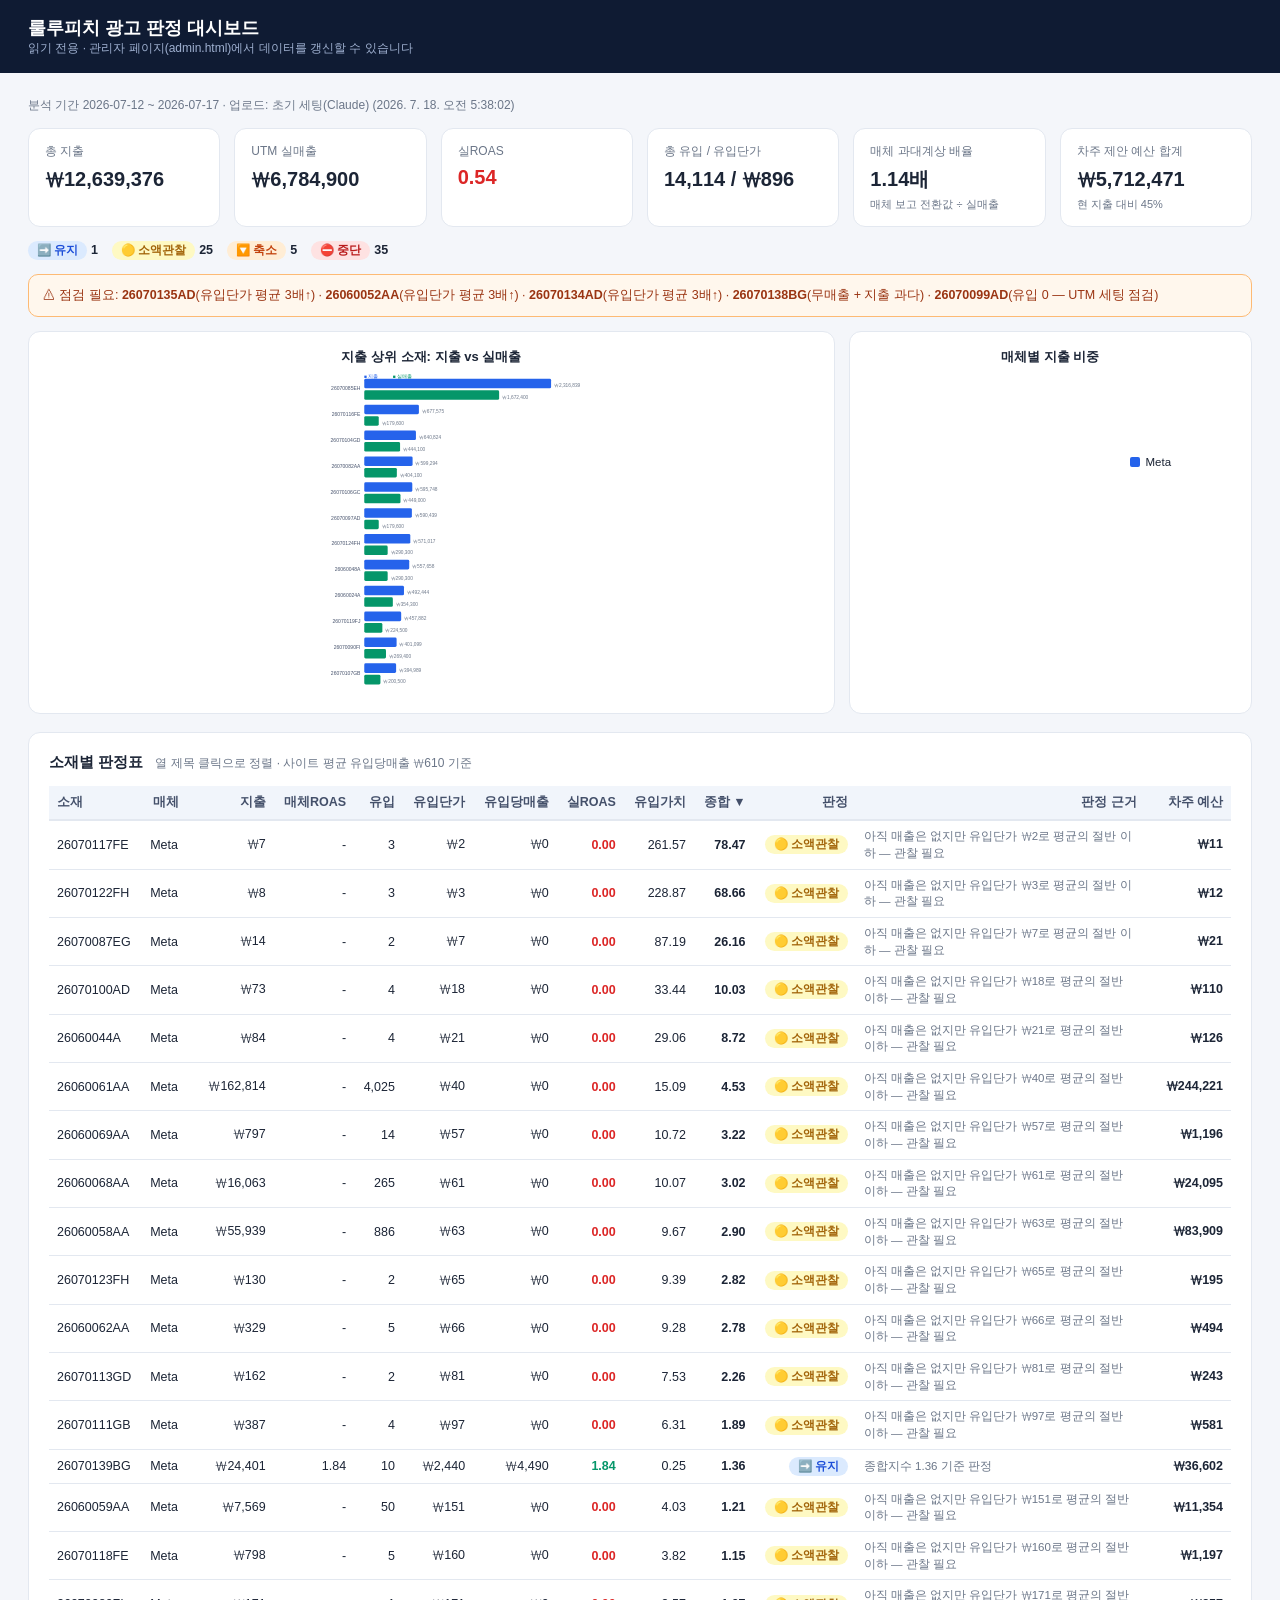
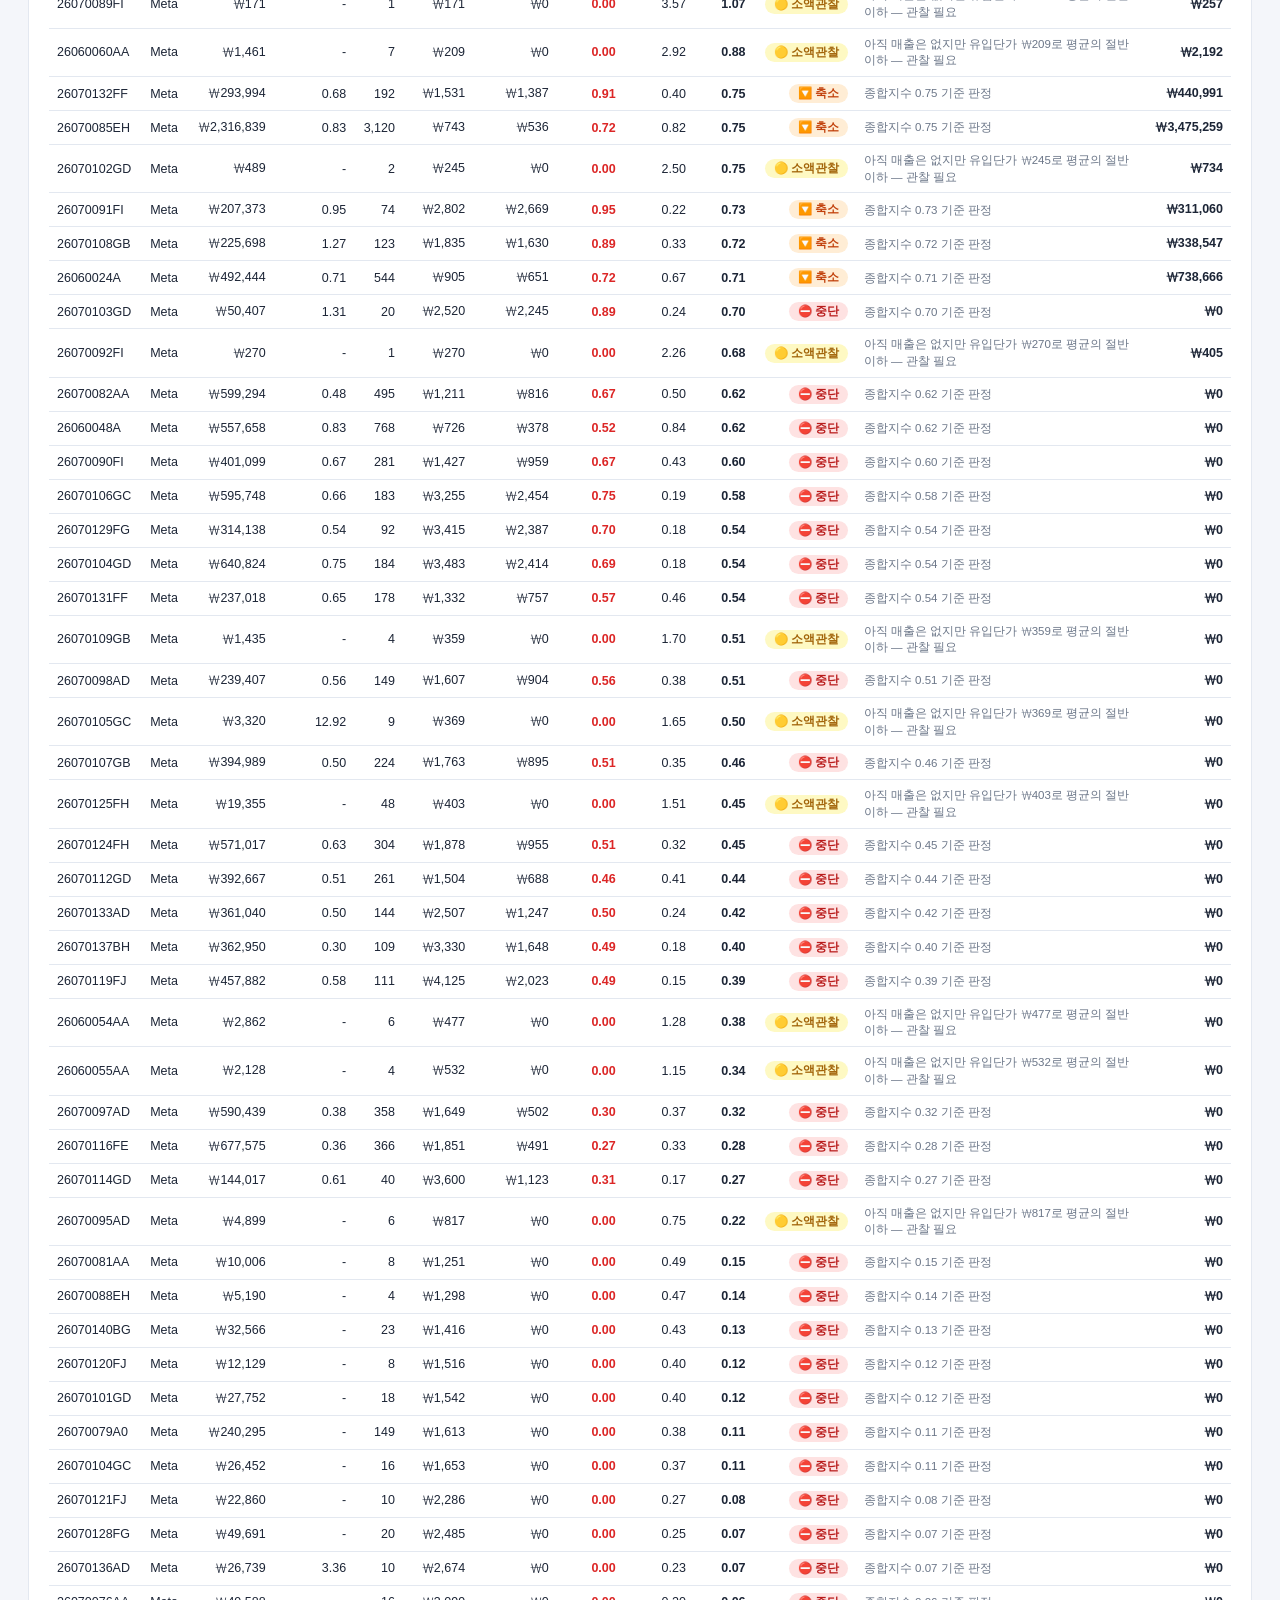
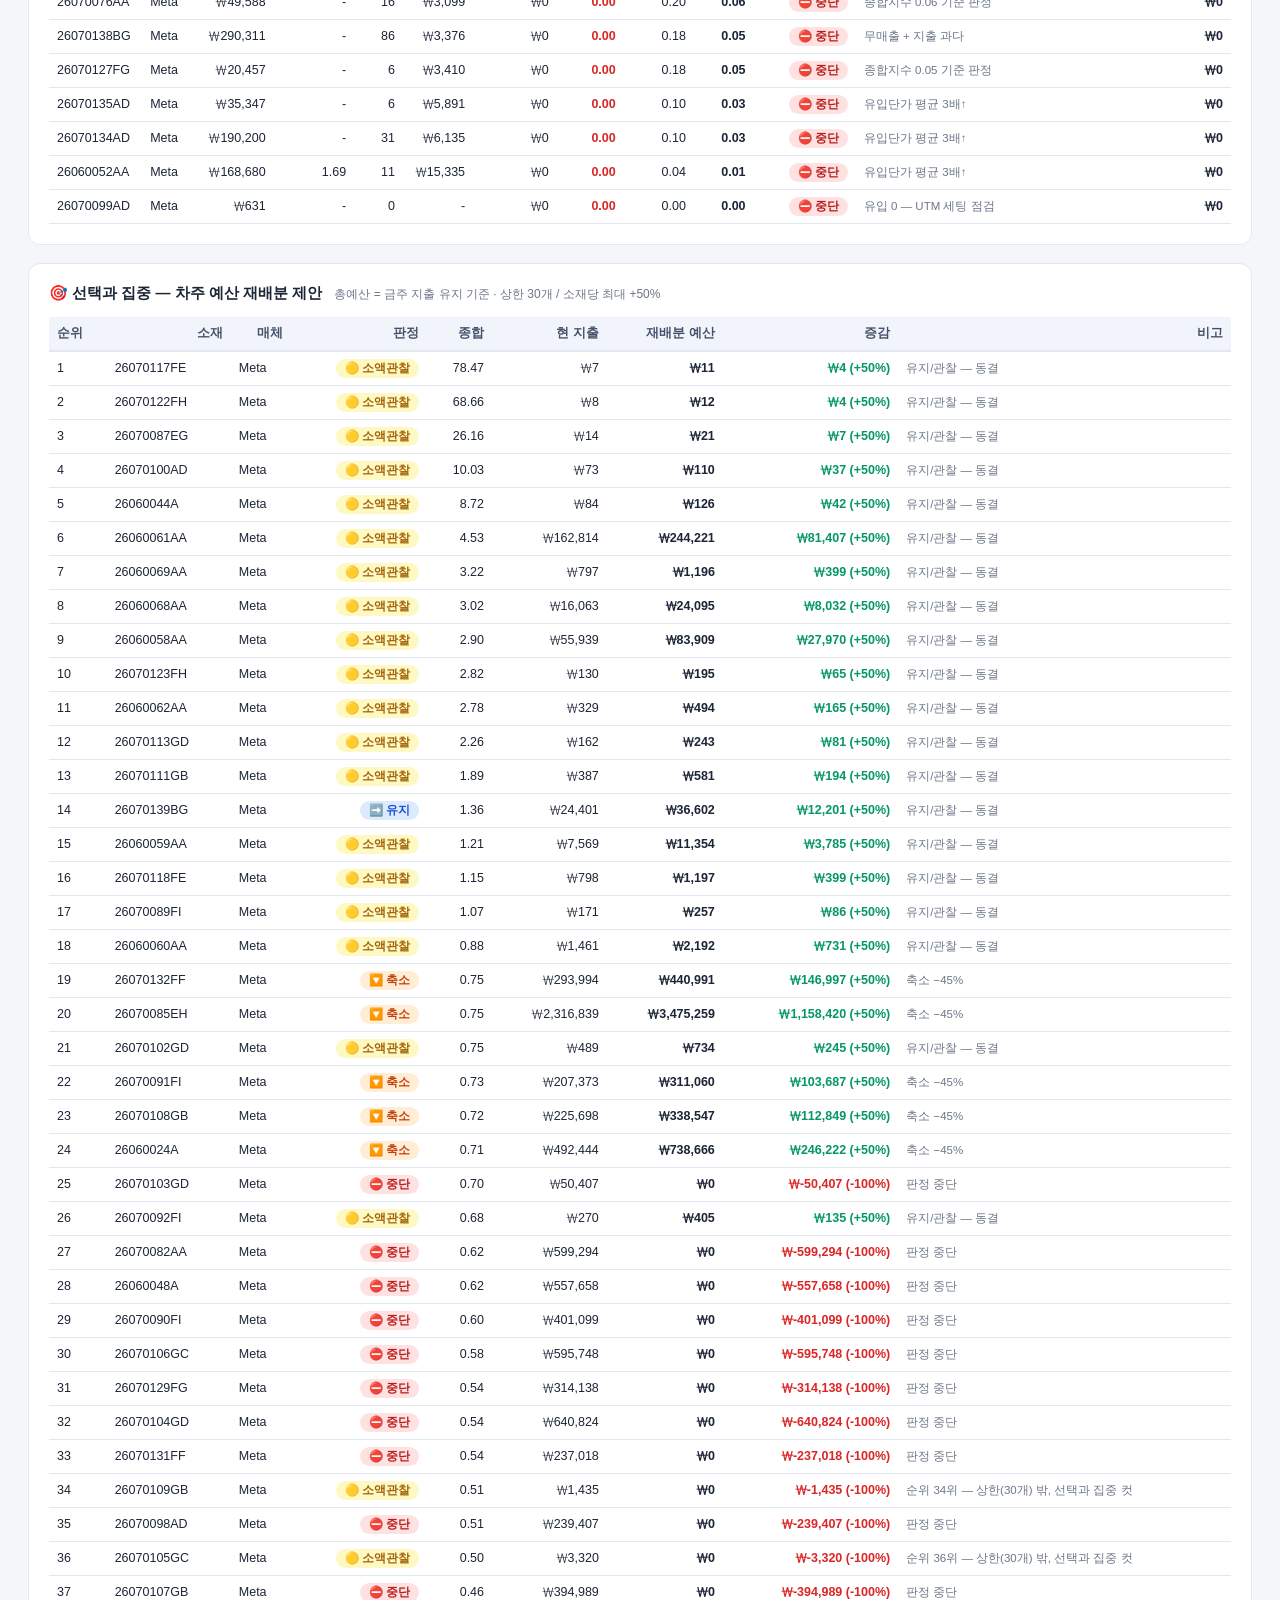
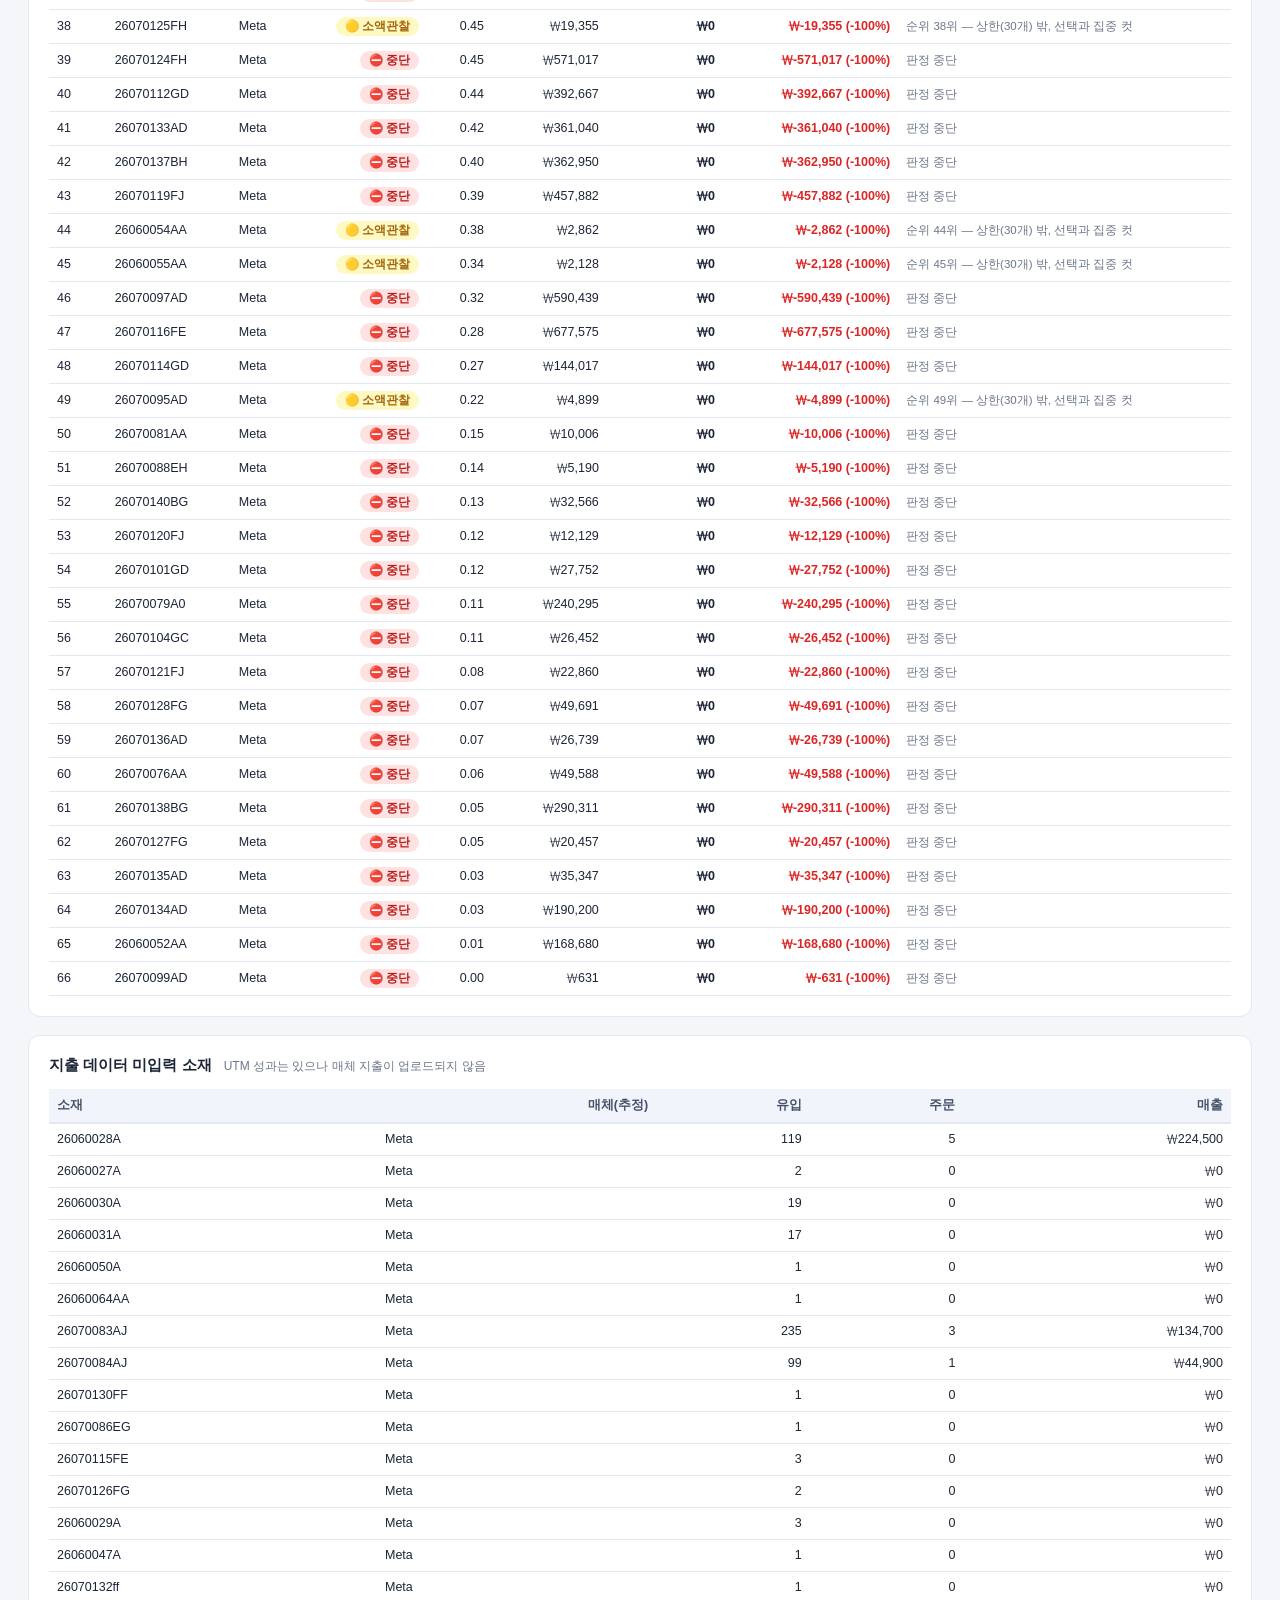
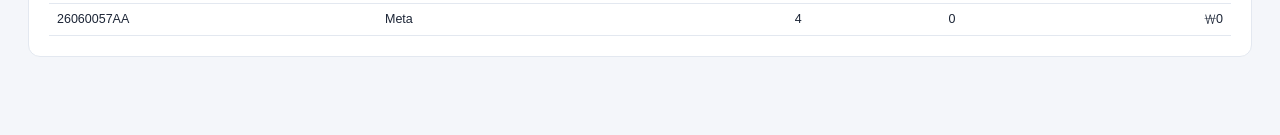
==== commit 7ee4f7f8: "update index.html" ====
--- a/index.html
+++ b/index.html
@@ -1,456 +1,40 @@
-﻿<!DOCTYPE html><html lang="ko"><head><meta charset="UTF-8"><meta name="viewport" content="width=device-width, initial-scale=1.0"><title>룰루피치 주간 광고 리포트 — 2026-07-06 (7/6~7/12)</title><style>
-:root{--bg:#f4f6fa;--card:#fff;--ink:#1c2536;--sub:#6b7688;--line:#e3e8f0;--blue:#2563eb;--green:#059669;--amber:#d97706;--red:#dc2626;--gray:#64748b;}
-*{box-sizing:border-box;margin:0;padding:0;}
-body{font-family:'Segoe UI','Malgun Gothic',sans-serif;background:var(--bg);color:var(--ink);font-size:14px;}
-header{background:#0f1b33;color:#fff;padding:16px 28px;display:flex;align-items:center;gap:20px;flex-wrap:wrap;}
-header h1{font-size:18px;font-weight:700;}
-header .sub{color:#9fb0d0;font-size:12px;}
-nav{display:flex;gap:6px;margin-left:auto;}
-nav button{background:transparent;border:1px solid #33456b;color:#c9d6ef;padding:8px 16px;border-radius:8px;cursor:pointer;font-size:13px;}
-nav button.on{background:var(--blue);border-color:var(--blue);color:#fff;font-weight:600;}
-main{max-width:1280px;margin:0 auto;padding:24px 28px 60px;}
-.card{background:var(--card);border:1px solid var(--line);border-radius:12px;padding:20px;margin-bottom:18px;}
-.card h2{font-size:15px;margin-bottom:14px;}
-.card h2 .hint{font-weight:400;color:var(--sub);font-size:12px;margin-left:8px;}
-.grid{display:grid;gap:14px;}
-.kpis{grid-template-columns:repeat(auto-fit,minmax(150px,1fr));}
-.kpi{background:var(--card);border:1px solid var(--line);border-radius:12px;padding:14px 16px;}
-.kpi .l{color:var(--sub);font-size:12px;margin-bottom:6px;}
-.kpi .v{font-size:20px;font-weight:700;}
-.kpi .d{font-size:11px;color:var(--sub);margin-top:4px;}
-table{width:100%;border-collapse:collapse;font-size:12.5px;}
-th{background:#f1f5fb;color:#44506a;text-align:right;padding:8px 8px;border-bottom:2px solid var(--line);white-space:nowrap;}
-th:first-child,td:first-child{text-align:left;}
-td{padding:7px 8px;border-bottom:1px solid var(--line);text-align:right;white-space:nowrap;}
-tr:hover td{background:#f8fafd;}
-.badge{display:inline-block;padding:2px 9px;border-radius:20px;font-size:11.5px;font-weight:600;}
-.b-focus{background:#dcfce7;color:#15803d;}.b-keep{background:#dbeafe;color:#1d4ed8;}
-.b-watch{background:#fef9c3;color:#a16207;}.b-cut{background:#ffedd5;color:#c2410c;}
-.b-stop{background:#fee2e2;color:#b91c1c;}.b-none{background:#e2e8f0;color:#475569;}
-.drop{border:2px dashed #b6c3da;border-radius:12px;padding:34px;text-align:center;color:var(--sub);cursor:pointer;transition:.15s;}
-.drop.over{border-color:var(--blue);background:#eff6ff;}
-.filechip{display:inline-flex;align-items:center;gap:8px;background:#eef2f9;border:1px solid var(--line);border-radius:8px;padding:6px 12px;margin:4px 6px 0 0;font-size:12.5px;}
-.filechip b{color:var(--blue);}
-.filechip .x{cursor:pointer;color:var(--red);font-weight:700;}
-button.pri{background:var(--blue);color:#fff;border:none;border-radius:8px;padding:10px 22px;font-size:14px;font-weight:600;cursor:pointer;}
-button.pri:disabled{background:#b6c3da;cursor:not-allowed;}
-button.sec{background:#fff;color:var(--ink);border:1px solid var(--line);border-radius:8px;padding:8px 16px;font-size:13px;cursor:pointer;}
-select,input[type=date],input[type=number]{border:1px solid var(--line);border-radius:8px;padding:8px 10px;font-size:13px;background:#fff;}
-.row{display:flex;gap:12px;align-items:center;flex-wrap:wrap;}
-.warn{background:#fff7ed;border:1px solid #fdba74;border-radius:10px;padding:10px 14px;font-size:12.5px;color:#9a3412;margin-bottom:8px;}
-.note{color:var(--sub);font-size:12px;line-height:1.6;}
-.charts{display:grid;grid-template-columns:2fr 1fr;gap:14px;}
-@media(max-width:900px){.charts{grid-template-columns:1fr;}}
-.chartbox{background:var(--card);border:1px solid var(--line);border-radius:12px;padding:16px;height:340px;}
-.empty{text-align:center;color:var(--sub);padding:50px 0;}
-.step{display:flex;gap:10px;align-items:flex-start;margin-bottom:10px;}
-.step .n{background:var(--blue);color:#fff;border-radius:50%;width:22px;height:22px;min-width:22px;display:flex;align-items:center;justify-content:center;font-size:12px;font-weight:700;}
-h3.sec-t{font-size:13.5px;margin:18px 0 8px;color:#33415e;}
-.pos{color:var(--green);font-weight:600;}.neg{color:var(--red);font-weight:600;}
-td.why{text-align:left;white-space:normal;min-width:220px;max-width:300px;font-size:11.5px;color:var(--sub);line-height:1.45;}
-#tip{position:fixed;z-index:999;background:#1c2536;color:#e6edf7;padding:9px 12px;border-radius:8px;font-size:12px;line-height:1.55;max-width:290px;pointer-events:none;display:none;box-shadow:0 4px 14px rgba(15,27,51,.3);white-space:normal;}
-#tip .tt{color:#9fb0d0;font-size:11px;margin-top:5px;}
-th[data-tip]{text-decoration:underline dotted #94a3b8;text-underline-offset:3px;}
-</style></head><body><header><div><h1>룰루피치 주간 광고 소재 리포트 — 2026-07-06 (7/6~7/12)</h1><div class="sub">읽기 전용 공유본 · 생성 2026. 7. 16. 오후 5:39:29</div></div></header><main>
- <div class="grid kpis" style="margin-bottom:14px">
-  <div class="kpi"><div class="l">총 지출</div><div class="v">₩13,350,381</div></div>
-  <div class="kpi"><div class="l">UTM 실매출</div><div class="v">₩8,029,000</div></div>
-  <div class="kpi"><div class="l">실ROAS</div><div class="v" style="color:var(--red)">0.60</div></div>
-  <div class="kpi"><div class="l">총 유입 / 유입단가</div><div class="v">15,139 / ₩882</div></div>
-  <div class="kpi"><div class="l">매체 과대계상 배율</div><div class="v">1.07배</div><div class="d">매체 보고 전환값 ÷ 실매출</div></div>
-  <div class="kpi"><div class="l">차주 제안 예산 합계</div><div class="v">₩4,260,914</div><div class="d">현 지출 대비 32%</div></div>
- </div>
- <div style="margin-bottom:12px"><span class="badge b-watch" style="margin-right:6px">🟡 소액관찰 20</span><span class="badge b-cut" style="margin-right:6px">🔽 축소 6</span><span class="badge b-focus" style="margin-right:6px">🔼 집중 2</span><span class="badge b-keep" style="margin-right:6px">➡️ 유지 6</span><span class="badge b-stop" style="margin-right:6px">⛔ 중단 40</span></div>
- <div class="warn">⚠ 점검 필요: <b>26060061AA_지하철남자</b>(무매출 + 지출 과다) · <b>26060048A_룰루캐릭터</b>(전환당 비용 상한 초과) · <b>26070131FF_휴가_수영장</b>(전환당 비용 상한 초과) · <b>26070104GD_치질_물티슈 플라스틱</b>(유입단가 평균 3배↑) · <b>26070133AD_커머셜_손</b>(유입단가 평균 3배↑) · <b>26060065AA_회사 여자 전환</b>(전환당 비용 상한 초과) · <b>26070082AA_회사_이미지베리_화장실강조</b>(전환당 비용 상한 초과) · <b>26060059AA_룰루 덥고습함</b>(전환당 비용 상한 초과) · <b>26070119FJ_시즌_더운여름</b>(유입단가 평균 3배↑) · <b>26070106GC_가려움_체크리스트</b>(유입단가 평균 3배↑) · <b>26070090FI_공공장소_비데없는곳</b>(전환당 비용 상한 초과) · <b>26070129FG_육아_물티슈 미세플라스틱</b>(유입단가 평균 3배↑) · <b>26070107GB_과민성_배탈나도 응꼬 안전</b>(전환당 비용 상한 초과) · <b>26070104GC_가려움_증상시 검색</b>(전환당 비용 상한 초과) · <b>26070079A0_브랜딩 감성 말못할_일본</b>(전환당 비용 상한 초과) · <b>26070098AD_디벨롭 아이돌 여자 전환</b>(전환당 비용 상한 초과) · <b>26070120FJ_시즌_여름 엉덩이 불쾌</b>(유입단가 평균 3배↑) · <b>26070101GD_치질_병원안감 복사기 남자</b>(유입단가 평균 3배↑) · <b>26070097AD_디벨롭 회사 여자 전환</b>(전환당 비용 상한 초과) · <b>26070125FH_개인위생_개운함 개쩐다</b>(무매출 + 지출 과다) · <b>26060060AA_룰루 닦아도찝찝</b>(유입단가 평균 3배↑) · <b>26070096AD_커머셜_각자케어</b>(유입단가 평균 3배↑) · <b>26070123FH_개인위생_변기뚫는 여자</b>(유입단가 평균 3배↑) · <b>26070134AD_커머셜_각자케어_디벨롭</b>(유입단가 평균 3배↑) · <b>26070121FJ_시즌_여릅 에어컨 룰루피치</b>(유입단가 평균 3배↑) · <b>26060050A_한결맘</b>(유입단가 평균 3배↑) · <b>26060059AA_룰루 응꼬도피부</b>(유입 0 — UTM 세팅 점검)</div>
- <div class="charts" style="margin-bottom:14px">
-  <div class="chartbox"><img src="[data-uri]" style="max-width: 100%; height: 100%; object-fit: contain;"></div>
-  <div class="chartbox"><img src="[data-uri]" style="max-width: 100%; height: 100%; object-fit: contain;"></div>
- </div>
- <div class="card"><h2>소재별 판정표 <span class="hint">열 제목 클릭으로 정렬 · 사이트 평균 유입당매출 1,770원 기준</span></h2>
- <div style="overflow-x:auto"><table><thead><tr><th style="cursor:pointer;user-select:none" data-tip="광고 소재 코드 — 매체 리포트의 광고 이름과 자사 UTM의 channel 값을 매칭하는 기준 키" title="광고 소재 코드 — 매체 리포트의 광고 이름과 자사 UTM의 channel 값을 매칭하는 기준 키">소재</th><th style="cursor:pointer;user-select:none" data-tip="소재 코드 패턴으로 자동 분류: SA_→네이버검색 · PMAX→구글 · KKO/KAKAO→카카오 · GD→GFA/디스플레이 · MT/META→Meta" title="소재 코드 패턴으로 자동 분류: SA_→네이버검색 · PMAX→구글 · KKO/KAKAO→카카오 · GD→GFA/디스플레이 · MT/META→Meta">매체</th><th style="cursor:pointer;user-select:none" data-tip="매체 리포트 기준 해당 주간 지출 합계(원)" title="매체 리포트 기준 해당 주간 지출 합계(원)">지출</th><th style="cursor:pointer;user-select:none" data-tip="매체 보고 전환값 ÷ 지출 — 매체 자체 기여 기준이라 과대계상 경향. 실ROAS와의 괴리 확인용" title="매체 보고 전환값 ÷ 지출 — 매체 자체 기여 기준이라 과대계상 경향. 실ROAS와의 괴리 확인용">매체ROAS</th><th style="cursor:pointer;user-select:none" data-tip="UTM 기준 실제 사이트 유입 수" title="UTM 기준 실제 사이트 유입 수">유입</th><th style="cursor:pointer;user-select:none" data-tip="유입단가 = 지출 ÷ 유입. 전체 평균의 3배 초과 + 실ROAS 1 미만이면 중단 판정" title="유입단가 = 지출 ÷ 유입. 전체 평균의 3배 초과 + 실ROAS 1 미만이면 중단 판정">유입단가</th><th style="cursor:pointer;user-select:none" data-tip="유입당매출 = UTM 실매출 ÷ 유입 — 이 소재가 데려온 방문자 1명이 만드는 매출" title="유입당매출 = UTM 실매출 ÷ 유입 — 이 소재가 데려온 방문자 1명이 만드는 매출">유입당매출</th><th style="cursor:pointer;user-select:none" data-tip="실ROAS = UTM 실매출 ÷ 지출 — 자사 데이터 기준 실제 회수율. 1.0이 손익분기" title="실ROAS = UTM 실매출 ÷ 지출 — 자사 데이터 기준 실제 회수율. 1.0이 손익분기">실ROAS</th><th style="cursor:pointer;user-select:none" data-tip="유입가치 = (유입 × 사이트 평균 유입당매출) ÷ 지출 — 당장 매출이 없어도 유입 자체의 기대 가치를 환산" title="유입가치 = (유입 × 사이트 평균 유입당매출) ÷ 지출 — 당장 매출이 없어도 유입 자체의 기대 가치를 환산">유입가치</th><th style="cursor:pointer;user-select:none" data-tip="종합지수 = 실ROAS×가중치 + 유입가치×가중치 (매체별 가중치는 ⚙설정). 2.0↑ 집중 · 1.0↑ 유지 · 0.7↑ 축소 · 미만 중단" title="종합지수 = 실ROAS×가중치 + 유입가치×가중치 (매체별 가중치는 ⚙설정). 2.0↑ 집중 · 1.0↑ 유지 · 0.7↑ 축소 · 미만 중단">종합 ▼</th><th style="cursor:pointer;user-select:none" data-tip="종합지수·실매출·유입단가·전환당 비용 기준 자동 판정. 규칙 상세는 ⚙설정 하단 참조" title="종합지수·실매출·유입단가·전환당 비용 기준 자동 판정. 규칙 상세는 ⚙설정 하단 참조">판정</th><th style="cursor:pointer;user-select:none" data-tip="해당 소재가 이 판정을 받은 구체적 계산 근거" title="해당 소재가 이 판정을 받은 구체적 계산 근거">판정 근거</th><th style="cursor:pointer;user-select:none" data-tip="판정별 차주 제안 예산: 집중 +25% · 유지/관찰 동결 · 축소 −45% · 중단 0원" title="판정별 차주 제안 예산: 집중 +25% · 유지/관찰 동결 · 축소 −45% · 중단 0원">차주 예산</th></tr></thead><tbody>
- <tr><td>26070130FF_휴가_캐리어</td><td>Meta</td><td>187</td><td>-</td><td>14</td><td>13</td><td>0</td>
- <td class="neg">0.00</td><td>132.51</td><td><b>39.75</b></td>
- <td><span class="badge b-watch">🟡 소액관찰</span></td><td class="why">아직 매출은 없지만 유입단가 ₩13로 평균의 절반 이하 — 싸게 사람을 모으는 중. 전환이 붙는지 1~2주 더 관찰</td><td><b>187</b></td></tr><tr><td>26070074AA_여름공원 방금씻은것처럼</td><td>Meta</td><td>29</td><td>-</td><td>2</td><td>15</td><td>0</td>
- <td class="neg">0.00</td><td>122.07</td><td><b>36.62</b></td>
- <td><span class="badge b-watch">🟡 소액관찰</span></td><td class="why">아직 매출은 없지만 유입단가 ₩15로 평균의 절반 이하 — 싸게 사람을 모으는 중. 전환이 붙는지 1~2주 더 관찰</td><td><b>29</b></td></tr><tr><td>26070115FE_야외_캠핑화장실 현실</td><td>Meta</td><td>135</td><td>-</td><td>9</td><td>15</td><td>0</td>
- <td class="neg">0.00</td><td>118.00</td><td><b>35.40</b></td>
- <td><span class="badge b-watch">🟡 소액관찰</span></td><td class="why">아직 매출은 없지만 유입단가 ₩15로 평균의 절반 이하 — 싸게 사람을 모으는 중. 전환이 붙는지 1~2주 더 관찰</td><td><b>135</b></td></tr><tr><td>26060062AA_회사 여자</td><td>Meta</td><td>101</td><td>-</td><td>4</td><td>25</td><td>0</td>
- <td class="neg">0.00</td><td>70.10</td><td><b>21.03</b></td>
- <td><span class="badge b-watch">🟡 소액관찰</span></td><td class="why">아직 매출은 없지만 유입단가 ₩25로 평균의 절반 이하 — 싸게 사람을 모으는 중. 전환이 붙는지 1~2주 더 관찰</td><td><b>101</b></td></tr><tr><td>26070126FG_육아_아이가 먼저 찾아요</td><td>Meta</td><td>361</td><td>-</td><td>10</td><td>36</td><td>0</td>
- <td class="neg">0.00</td><td>49.03</td><td><b>14.71</b></td>
- <td><span class="badge b-watch">🟡 소액관찰</span></td><td class="why">아직 매출은 없지만 유입단가 ₩36로 평균의 절반 이하 — 싸게 사람을 모으는 중. 전환이 붙는지 1~2주 더 관찰</td><td><b>361</b></td></tr><tr><td>26060061AA_지하철남자</td><td>Meta</td><td>180,316</td><td>-</td><td>4,248</td><td>42</td><td>0</td>
- <td class="neg">0.00</td><td>41.70</td><td><b>12.51</b></td>
- <td><span class="badge b-cut">🔽 축소</span></td><td class="why">실매출 0인데 주간 지출 ₩180,316 — 무매출 허용선(₩100,000) 초과. 유입가치만으로 이 예산을 지킬 수 없음, −45% 후 차주 재평가 (2주 연속 부진 시 중단)</td><td><b>99,174</b></td></tr><tr><td>26070089FI_공공장소_간편상쾌</td><td>Meta</td><td>609</td><td>-</td><td>14</td><td>44</td><td>0</td>
- <td class="neg">0.00</td><td>40.69</td><td><b>12.21</b></td>
- <td><span class="badge b-watch">🟡 소액관찰</span></td><td class="why">아직 매출은 없지만 유입단가 ₩44로 평균의 절반 이하 — 싸게 사람을 모으는 중. 전환이 붙는지 1~2주 더 관찰</td><td><b>609</b></td></tr><tr><td>26060069AA_아이돌</td><td>Meta</td><td>435</td><td>-</td><td>10</td><td>44</td><td>0</td>
- <td class="neg">0.00</td><td>40.69</td><td><b>12.21</b></td>
- <td><span class="badge b-watch">🟡 소액관찰</span></td><td class="why">아직 매출은 없지만 유입단가 ₩44로 평균의 절반 이하 — 싸게 사람을 모으는 중. 전환이 붙는지 1~2주 더 관찰</td><td><b>435</b></td></tr><tr><td>26060058AA_룰루 간지러움</td><td>Meta</td><td>69,375</td><td>-</td><td>1,150</td><td>60</td><td>0</td>
- <td class="neg">0.00</td><td>29.34</td><td><b>8.80</b></td>
- <td><span class="badge b-watch">🟡 소액관찰</span></td><td class="why">아직 매출은 없지만 유입단가 ₩60로 평균의 절반 이하 — 싸게 사람을 모으는 중. 전환이 붙는지 1~2주 더 관찰</td><td><b>69,375</b></td></tr><tr><td>26060068AA_야구장 여자</td><td>Meta</td><td>32,529</td><td>-</td><td>538</td><td>60</td><td>0</td>
- <td class="neg">0.00</td><td>29.27</td><td><b>8.78</b></td>
- <td><span class="badge b-watch">🟡 소액관찰</span></td><td class="why">아직 매출은 없지만 유입단가 ₩60로 평균의 절반 이하 — 싸게 사람을 모으는 중. 전환이 붙는지 1~2주 더 관찰</td><td><b>32,529</b></td></tr><tr><td>26070092FI_공공장소_비데보다개운 여성</td><td>Meta</td><td>719</td><td>-</td><td>9</td><td>80</td><td>0</td>
- <td class="neg">0.00</td><td>22.16</td><td><b>6.65</b></td>
- <td><span class="badge b-watch">🟡 소액관찰</span></td><td class="why">아직 매출은 없지만 유입단가 ₩80로 평균의 절반 이하 — 싸게 사람을 모으는 중. 전환이 붙는지 1~2주 더 관찰</td><td><b>719</b></td></tr><tr><td>26070075AA_소화기 필수템</td><td>Meta</td><td>81</td><td>-</td><td>1</td><td>81</td><td>0</td>
- <td class="neg">0.00</td><td>21.85</td><td><b>6.56</b></td>
- <td><span class="badge b-watch">🟡 소액관찰</span></td><td class="why">아직 매출은 없지만 유입단가 ₩81로 평균의 절반 이하 — 싸게 사람을 모으는 중. 전환이 붙는지 1~2주 더 관찰</td><td><b>81</b></td></tr><tr><td>26070122FH_개인위생_변기막힘 여자</td><td>Meta</td><td>633</td><td>-</td><td>7</td><td>90</td><td>0</td>
- <td class="neg">0.00</td><td>19.57</td><td><b>5.87</b></td>
- <td><span class="badge b-watch">🟡 소액관찰</span></td><td class="why">아직 매출은 없지만 유입단가 ₩90로 평균의 절반 이하 — 싸게 사람을 모으는 중. 전환이 붙는지 1~2주 더 관찰</td><td><b>633</b></td></tr><tr><td>26070117FE_야외_ 등산 여자</td><td>Meta</td><td>927</td><td>-</td><td>9</td><td>103</td><td>0</td>
- <td class="neg">0.00</td><td>17.18</td><td><b>5.16</b></td>
- <td><span class="badge b-watch">🟡 소액관찰</span></td><td class="why">아직 매출은 없지만 유입단가 ₩103로 평균의 절반 이하 — 싸게 사람을 모으는 중. 전환이 붙는지 1~2주 더 관찰</td><td><b>927</b></td></tr><tr><td>26060064AA_지하철남자 전환</td><td>Meta</td><td>13,793</td><td>-</td><td>99</td><td>139</td><td>0</td>
- <td class="neg">0.00</td><td>12.70</td><td><b>3.81</b></td>
- <td><span class="badge b-watch">🟡 소액관찰</span></td><td class="why">아직 매출은 없지만 유입단가 ₩139로 평균의 절반 이하 — 싸게 사람을 모으는 중. 전환이 붙는지 1~2주 더 관찰</td><td><b>13,793</b></td></tr><tr><td>26070102GD_치질_고민 화장실 남자</td><td>Meta</td><td>12,847</td><td>3.49</td><td>13</td><td>988</td><td>3,454</td>
- <td class="pos">3.49</td><td>1.79</td><td><b>2.98</b></td>
- <td><span class="badge b-focus">🔼 집중</span></td><td class="why">종합지수 2.98로 기준(2.0) 이상 + 실매출까지 확인된 검증 소재 — 예산을 늘려도 성과 유지 가능성 높음</td><td><b>16,059</b></td></tr><tr><td>26070100AD_디벨롭 지하철 남자 전환</td><td>Meta</td><td>2,220</td><td>-</td><td>12</td><td>185</td><td>0</td>
- <td class="neg">0.00</td><td>9.57</td><td><b>2.87</b></td>
- <td><span class="badge b-watch">🟡 소액관찰</span></td><td class="why">아직 매출은 없지만 유입단가 ₩185로 평균의 절반 이하 — 싸게 사람을 모으는 중. 전환이 붙는지 1~2주 더 관찰</td><td><b>2,220</b></td></tr><tr><td>26070111GB_과민성_예민보스 장</td><td>Meta</td><td>18,677</td><td>3.52</td><td>14</td><td>1,334</td><td>4,700</td>
- <td class="pos">3.52</td><td>1.33</td><td><b>2.86</b></td>
- <td><span class="badge b-focus">🔼 집중</span></td><td class="why">종합지수 2.86로 기준(2.0) 이상 + 실매출까지 확인된 검증 소재 — 예산을 늘려도 성과 유지 가능성 높음</td><td><b>23,346</b></td></tr><tr><td>26060067AA_아이돌 여자 전환</td><td>Meta</td><td>1,392</td><td>-</td><td>6</td><td>232</td><td>0</td>
- <td class="neg">0.00</td><td>7.63</td><td><b>2.29</b></td>
- <td><span class="badge b-watch">🟡 소액관찰</span></td><td class="why">아직 매출은 없지만 유입단가 ₩232로 평균의 절반 이하 — 싸게 사람을 모으는 중. 전환이 붙는지 1~2주 더 관찰</td><td><b>1,392</b></td></tr><tr><td>26060024A_회사</td><td>Meta</td><td>330,087</td><td>1.48</td><td>334</td><td>988</td><td>1,593</td>
- <td class="pos">1.61</td><td>1.79</td><td><b>1.67</b></td>
- <td><span class="badge b-keep">➡️ 유지</span></td><td class="why">종합지수 1.67 — 쓴 돈만큼(1.0배 이상)은 회수 중. 더 늘릴 근거도, 줄일 이유도 없어 동결</td><td><b>330,087</b></td></tr><tr><td>26060066AA_야구장 여자 전환</td><td>Meta</td><td>652</td><td>-</td><td>2</td><td>326</td><td>0</td>
- <td class="neg">0.00</td><td>5.43</td><td><b>1.63</b></td>
- <td><span class="badge b-watch">🟡 소액관찰</span></td><td class="why">아직 매출은 없지만 유입단가 ₩326로 평균의 절반 이하 — 싸게 사람을 모으는 중. 전환이 붙는지 1~2주 더 관찰</td><td><b>652</b></td></tr><tr><td>26070080AA_닦아도찝찝_이미지베리 남자</td><td>Meta</td><td>980</td><td>-</td><td>3</td><td>327</td><td>0</td>
- <td class="neg">0.00</td><td>5.42</td><td><b>1.63</b></td>
- <td><span class="badge b-watch">🟡 소액관찰</span></td><td class="why">아직 매출은 없지만 유입단가 ₩327로 평균의 절반 이하 — 싸게 사람을 모으는 중. 전환이 붙는지 1~2주 더 관찰</td><td><b>980</b></td></tr><tr><td>26060057AA_닦아도찝찝</td><td>Meta</td><td>4,579</td><td>-</td><td>14</td><td>327</td><td>0</td>
- <td class="neg">0.00</td><td>5.41</td><td><b>1.62</b></td>
- <td><span class="badge b-watch">🟡 소액관찰</span></td><td class="why">아직 매출은 없지만 유입단가 ₩327로 평균의 절반 이하 — 싸게 사람을 모으는 중. 전환이 붙는지 1~2주 더 관찰</td><td><b>4,579</b></td></tr><tr><td>26070095AD_커머셜_얼굴은 다 챙기면서 거긴왜</td><td>Meta</td><td>5,975</td><td>-</td><td>14</td><td>427</td><td>0</td>
- <td class="neg">0.00</td><td>4.15</td><td><b>1.24</b></td>
- <td><span class="badge b-watch">🟡 소액관찰</span></td><td class="why">아직 매출은 없지만 유입단가 ₩427로 평균의 절반 이하 — 싸게 사람을 모으는 중. 전환이 붙는지 1~2주 더 관찰</td><td><b>5,975</b></td></tr><tr><td>26070135AD_커머셜_머리</td><td>Meta</td><td>30,699</td><td>1.46</td><td>12</td><td>2,558</td><td>3,742</td>
- <td class="pos">1.46</td><td>0.69</td><td><b>1.23</b></td>
- <td><span class="badge b-keep">➡️ 유지</span></td><td class="why">종합지수 1.23 — 쓴 돈만큼(1.0배 이상)은 회수 중. 더 늘릴 근거도, 줄일 이유도 없어 동결</td><td><b>30,699</b></td></tr><tr><td>26070132FF_휴가_여권보다 먼저</td><td>Meta</td><td>117,559</td><td>0.76</td><td>91</td><td>1,292</td><td>1,480</td>
- <td class="pos">1.15</td><td>1.37</td><td><b>1.21</b></td>
- <td><span class="badge b-keep">➡️ 유지</span></td><td class="why">종합지수 1.21 — 쓴 돈만큼(1.0배 이상)은 회수 중. 더 늘릴 근거도, 줄일 이유도 없어 동결</td><td><b>117,559</b></td></tr><tr><td>26070116FE_야외_휴게소화장실</td><td>Meta</td><td>345,002</td><td>1.28</td><td>185</td><td>1,865</td><td>2,401</td>
- <td class="pos">1.29</td><td>0.95</td><td><b>1.19</b></td>
- <td><span class="badge b-keep">➡️ 유지</span></td><td class="why">종합지수 1.19 — 쓴 돈만큼(1.0배 이상)은 회수 중. 더 늘릴 근거도, 줄일 이유도 없어 동결</td><td><b>345,002</b></td></tr><tr><td>26070085EH_효빈 들고다니는 비데_위생</td><td>Meta</td><td>2,688,901</td><td>0.91</td><td>2,492</td><td>1,079</td><td>961</td>
- <td class="neg">0.89</td><td>1.64</td><td><b>1.12</b></td>
- <td><span class="badge b-keep">➡️ 유지</span></td><td class="why">종합지수 1.12 — 쓴 돈만큼(1.0배 이상)은 회수 중. 더 늘릴 근거도, 줄일 이유도 없어 동결</td><td><b>2,688,901</b></td></tr><tr><td>26060048A_룰루캐릭터</td><td>Meta</td><td>882,976</td><td>0.84</td><td>1,045</td><td>845</td><td>556</td>
- <td class="neg">0.66</td><td>2.09</td><td><b>1.09</b></td>
- <td><span class="badge b-stop">⛔ 중단</span></td><td class="why">전환 1건 비용 ₩63,070 — 상한(₩58,000) 초과 + 실ROAS 0.66로 적자. 전환은 나오지만 남는 게 없는 구조</td><td><b>0</b></td></tr><tr><td>26070124FH_개인위생_응꼬불쾌함 없음</td><td>Meta</td><td>210,116</td><td>1.05</td><td>117</td><td>1,796</td><td>1,919</td>
- <td class="pos">1.07</td><td>0.99</td><td><b>1.04</b></td>
- <td><span class="badge b-keep">➡️ 유지</span></td><td class="why">종합지수 1.04 — 쓴 돈만큼(1.0배 이상)은 회수 중. 더 늘릴 근거도, 줄일 이유도 없어 동결</td><td><b>210,116</b></td></tr><tr><td>26070112GD_찝찝_응꼬불편</td><td>Meta</td><td>333,379</td><td>0.66</td><td>241</td><td>1,383</td><td>1,118</td>
- <td class="neg">0.81</td><td>1.28</td><td><b>0.95</b></td>
- <td><span class="badge b-cut">🔽 축소</span></td><td class="why">종합지수 0.95 — 손익선(1.0) 아래지만 완전 실패(0.7)는 아님. 예산 45% 줄여 회복 여지만 남김</td><td><b>183,358</b></td></tr><tr><td>26070113GD_찝찝_응가 덜닦였어</td><td>Meta</td><td>5,743</td><td>-</td><td>10</td><td>574</td><td>0</td>
- <td class="neg">0.00</td><td>3.08</td><td><b>0.92</b></td>
- <td><span class="badge b-cut">🔽 축소</span></td><td class="why">종합지수 0.92 — 손익선(1.0) 아래지만 완전 실패(0.7)는 아님. 예산 45% 줄여 회복 여지만 남김</td><td><b>3,159</b></td></tr><tr><td>26070131FF_휴가_수영장</td><td>Meta</td><td>230,285</td><td>0.78</td><td>216</td><td>1,066</td><td>624</td>
- <td class="neg">0.58</td><td>1.66</td><td><b>0.91</b></td>
- <td><span class="badge b-stop">⛔ 중단</span></td><td class="why">전환 1건 비용 ₩76,762 — 상한(₩58,000) 초과 + 실ROAS 0.58로 적자. 전환은 나오지만 남는 게 없는 구조</td><td><b>0</b></td></tr><tr><td>26070104GD_치질_물티슈 플라스틱</td><td>Meta</td><td>190,012</td><td>1.17</td><td>69</td><td>2,754</td><td>2,603</td>
- <td class="neg">0.95</td><td>0.64</td><td><b>0.85</b></td>
- <td><span class="badge b-stop">⛔ 중단</span></td><td class="why">유입 1명 데려오는 비용 ₩2,754 — 전체 평균(₩882)의 3배 초과인데 매출로도 회수 못함(실ROAS 0.95). 비싼 유입 + 전환 실패</td><td><b>0</b></td></tr><tr><td>26070133AD_커머셜_손</td><td>Meta</td><td>194,805</td><td>0.92</td><td>65</td><td>2,997</td><td>2,763</td>
- <td class="neg">0.92</td><td>0.59</td><td><b>0.82</b></td>
- <td><span class="badge b-stop">⛔ 중단</span></td><td class="why">유입 1명 데려오는 비용 ₩2,997 — 전체 평균(₩882)의 3배 초과인데 매출로도 회수 못함(실ROAS 0.92). 비싼 유입 + 전환 실패</td><td><b>0</b></td></tr><tr><td>26060065AA_회사 여자 전환</td><td>Meta</td><td>499,350</td><td>0.72</td><td>343</td><td>1,456</td><td>925</td>
- <td class="neg">0.64</td><td>1.22</td><td><b>0.81</b></td>
- <td><span class="badge b-stop">⛔ 중단</span></td><td class="why">전환 1건 비용 ₩71,336 — 상한(₩58,000) 초과 + 실ROAS 0.64로 적자. 전환은 나오지만 남는 게 없는 구조</td><td><b>0</b></td></tr><tr><td>26070082AA_회사_이미지베리_화장실강조</td><td>Meta</td><td>1,723,839</td><td>0.57</td><td>1,303</td><td>1,323</td><td>740</td>
- <td class="neg">0.56</td><td>1.34</td><td><b>0.79</b></td>
- <td><span class="badge b-stop">⛔ 중단</span></td><td class="why">전환 1건 비용 ₩78,356 — 상한(₩58,000) 초과 + 실ROAS 0.56로 적자. 전환은 나오지만 남는 게 없는 구조</td><td><b>0</b></td></tr><tr><td>26060047A_방치위협</td><td>Meta</td><td>3,450</td><td>-</td><td>5</td><td>690</td><td>0</td>
- <td class="neg">0.00</td><td>2.57</td><td><b>0.77</b></td>
- <td><span class="badge b-cut">🔽 축소</span></td><td class="why">종합지수 0.77 — 손익선(1.0) 아래지만 완전 실패(0.7)는 아님. 예산 45% 줄여 회복 여지만 남김</td><td><b>1,898</b></td></tr><tr><td>26060059AA_룰루 덥고습함</td><td>Meta</td><td>65,349</td><td>-</td><td>32</td><td>2,042</td><td>1,403</td>
- <td class="neg">0.69</td><td>0.87</td><td><b>0.74</b></td>
- <td><span class="badge b-stop">⛔ 중단</span></td><td class="why">전환 1건 비용 ₩65,349 — 상한(₩58,000) 초과 + 실ROAS 0.69로 적자. 전환은 나오지만 남는 게 없는 구조</td><td><b>0</b></td></tr><tr><td>26070119FJ_시즌_더운여름</td><td>Meta</td><td>179,336</td><td>0.74</td><td>67</td><td>2,677</td><td>2,010</td>
- <td class="neg">0.75</td><td>0.66</td><td><b>0.72</b></td>
- <td><span class="badge b-stop">⛔ 중단</span></td><td class="why">유입 1명 데려오는 비용 ₩2,677 — 전체 평균(₩882)의 3배 초과인데 매출로도 회수 못함(실ROAS 0.75). 비싼 유입 + 전환 실패</td><td><b>0</b></td></tr><tr><td>26070078AA_룰루 갸루 야호</td><td>Meta</td><td>1,480</td><td>-</td><td>2</td><td>740</td><td>0</td>
- <td class="neg">0.00</td><td>2.39</td><td><b>0.72</b></td>
- <td><span class="badge b-cut">🔽 축소</span></td><td class="why">종합지수 0.72 — 손익선(1.0) 아래지만 완전 실패(0.7)는 아님. 예산 45% 줄여 회복 여지만 남김</td><td><b>814</b></td></tr><tr><td>26070106GC_가려움_체크리스트</td><td>Meta</td><td>243,933</td><td>0.71</td><td>84</td><td>2,904</td><td>2,138</td>
- <td class="neg">0.74</td><td>0.61</td><td><b>0.70</b></td>
- <td><span class="badge b-stop">⛔ 중단</span></td><td class="why">유입 1명 데려오는 비용 ₩2,904 — 전체 평균(₩882)의 3배 초과인데 매출로도 회수 못함(실ROAS 0.74). 비싼 유입 + 전환 실패</td><td><b>0</b></td></tr><tr><td>26070105GC_가려움_회사 긁고싶음 남자</td><td>Meta</td><td>13,762</td><td>-</td><td>18</td><td>765</td><td>0</td>
- <td class="neg">0.00</td><td>2.32</td><td><b>0.69</b></td>
- <td><span class="badge b-stop">⛔ 중단</span></td><td class="why">종합지수 0.69 — 최소 기준(0.7)에도 미달. 유입 가치를 감안해도 광고비 회수 불가</td><td><b>0</b></td></tr><tr><td>26070090FI_공공장소_비데없는곳</td><td>Meta</td><td>346,675</td><td>0.51</td><td>206</td><td>1,683</td><td>872</td>
- <td class="neg">0.52</td><td>1.05</td><td><b>0.68</b></td>
- <td><span class="badge b-stop">⛔ 중단</span></td><td class="why">전환 1건 비용 ₩86,669 — 상한(₩58,000) 초과 + 실ROAS 0.52로 적자. 전환은 나오지만 남는 게 없는 구조</td><td><b>0</b></td></tr><tr><td>26070129FG_육아_물티슈 미세플라스틱</td><td>Meta</td><td>251,393</td><td>0.61</td><td>82</td><td>3,066</td><td>1,876</td>
- <td class="neg">0.61</td><td>0.58</td><td><b>0.60</b></td>
- <td><span class="badge b-stop">⛔ 중단</span></td><td class="why">유입 1명 데려오는 비용 ₩3,066 — 전체 평균(₩882)의 3배 초과인데 매출로도 회수 못함(실ROAS 0.61). 비싼 유입 + 전환 실패</td><td><b>0</b></td></tr><tr><td>26070091FI_공공장소_리뷰형</td><td>Meta</td><td>18,106</td><td>-</td><td>18</td><td>1,006</td><td>0</td>
- <td class="neg">0.00</td><td>1.76</td><td><b>0.53</b></td>
- <td><span class="badge b-stop">⛔ 중단</span></td><td class="why">종합지수 0.53 — 최소 기준(0.7)에도 미달. 유입 가치를 감안해도 광고비 회수 불가</td><td><b>0</b></td></tr><tr><td>26070107GB_과민성_배탈나도 응꼬 안전</td><td>Meta</td><td>333,995</td><td>0.52</td><td>167</td><td>2,000</td><td>663</td>
- <td class="neg">0.33</td><td>0.89</td><td><b>0.50</b></td>
- <td><span class="badge b-stop">⛔ 중단</span></td><td class="why">전환 1건 비용 ₩111,332 — 상한(₩58,000) 초과 + 실ROAS 0.33로 적자. 전환은 나오지만 남는 게 없는 구조</td><td><b>0</b></td></tr><tr><td>26070104GC_가려움_증상시 검색</td><td>Meta</td><td>107,035</td><td>0.42</td><td>41</td><td>2,611</td><td>1,095</td>
- <td class="neg">0.42</td><td>0.68</td><td><b>0.50</b></td>
- <td><span class="badge b-stop">⛔ 중단</span></td><td class="why">전환 1건 비용 ₩107,035 — 상한(₩58,000) 초과 + 실ROAS 0.42로 적자. 전환은 나오지만 남는 게 없는 구조</td><td><b>0</b></td></tr><tr><td>26070079A0_브랜딩 감성 말못할_일본</td><td>Meta</td><td>1,076,157</td><td>0.25</td><td>637</td><td>1,689</td><td>423</td>
- <td class="neg">0.25</td><td>1.05</td><td><b>0.49</b></td>
- <td><span class="badge b-stop">⛔ 중단</span></td><td class="why">전환 1건 비용 ₩179,360 — 상한(₩58,000) 초과 + 실ROAS 0.25로 적자. 전환은 나오지만 남는 게 없는 구조</td><td><b>0</b></td></tr><tr><td>26070098AD_디벨롭 아이돌 여자 전환</td><td>Meta</td><td>669,591</td><td>0.40</td><td>316</td><td>2,119</td><td>710</td>
- <td class="neg">0.34</td><td>0.84</td><td><b>0.49</b></td>
- <td><span class="badge b-stop">⛔ 중단</span></td><td class="why">전환 1건 비용 ₩133,918 — 상한(₩58,000) 초과 + 실ROAS 0.34로 적자. 전환은 나오지만 남는 게 없는 구조</td><td><b>0</b></td></tr><tr><td>26070099AD_디벨롭 야구장 여자 전환</td><td>Meta</td><td>9,038</td><td>-</td><td>8</td><td>1,130</td><td>0</td>
- <td class="neg">0.00</td><td>1.57</td><td><b>0.47</b></td>
- <td><span class="badge b-stop">⛔ 중단</span></td><td class="why">종합지수 0.47 — 최소 기준(0.7)에도 미달. 유입 가치를 감안해도 광고비 회수 불가</td><td><b>0</b></td></tr><tr><td>26070109GB_과민성_응꼬고통 줄이자</td><td>Meta</td><td>18,214</td><td>-</td><td>16</td><td>1,138</td><td>0</td>
- <td class="neg">0.00</td><td>1.55</td><td><b>0.47</b></td>
- <td><span class="badge b-stop">⛔ 중단</span></td><td class="why">종합지수 0.47 — 최소 기준(0.7)에도 미달. 유입 가치를 감안해도 광고비 회수 불가</td><td><b>0</b></td></tr><tr><td>26070118FE_야외_등산 화장실</td><td>Meta</td><td>20,925</td><td>-</td><td>18</td><td>1,163</td><td>0</td>
- <td class="neg">0.00</td><td>1.52</td><td><b>0.46</b></td>
- <td><span class="badge b-stop">⛔ 중단</span></td><td class="why">종합지수 0.46 — 최소 기준(0.7)에도 미달. 유입 가치를 감안해도 광고비 회수 불가</td><td><b>0</b></td></tr><tr><td>26070136AD_커머셜_피부</td><td>Meta</td><td>12,829</td><td>-</td><td>11</td><td>1,166</td><td>0</td>
- <td class="neg">0.00</td><td>1.52</td><td><b>0.46</b></td>
- <td><span class="badge b-stop">⛔ 중단</span></td><td class="why">종합지수 0.46 — 최소 기준(0.7)에도 미달. 유입 가치를 감안해도 광고비 회수 불가</td><td><b>0</b></td></tr><tr><td>26070086EG_베리슈 남아 외출시불편_육아</td><td>Meta</td><td>7,022</td><td>-</td><td>6</td><td>1,170</td><td>0</td>
- <td class="neg">0.00</td><td>1.51</td><td><b>0.45</b></td>
- <td><span class="badge b-stop">⛔ 중단</span></td><td class="why">종합지수 0.45 — 최소 기준(0.7)에도 미달. 유입 가치를 감안해도 광고비 회수 불가</td><td><b>0</b></td></tr><tr><td>26070120FJ_시즌_여름 엉덩이 불쾌</td><td>Meta</td><td>98,745</td><td>0.43</td><td>25</td><td>3,950</td><td>1,796</td>
- <td class="neg">0.45</td><td>0.45</td><td><b>0.45</b></td>
- <td><span class="badge b-stop">⛔ 중단</span></td><td class="why">유입 1명 데려오는 비용 ₩3,950 — 전체 평균(₩882)의 3배 초과인데 매출로도 회수 못함(실ROAS 0.45). 비싼 유입 + 전환 실패</td><td><b>0</b></td></tr><tr><td>26070101GD_치질_병원안감 복사기 남자</td><td>Meta</td><td>123,788</td><td>-</td><td>46</td><td>2,691</td><td>976</td>
- <td class="neg">0.36</td><td>0.66</td><td><b>0.45</b></td>
- <td><span class="badge b-stop">⛔ 중단</span></td><td class="why">유입 1명 데려오는 비용 ₩2,691 — 전체 평균(₩882)의 3배 초과인데 매출로도 회수 못함(실ROAS 0.36). 비싼 유입 + 전환 실패</td><td><b>0</b></td></tr><tr><td>26070108GB_과민성_응꼬 불탐</td><td>Meta</td><td>11,030</td><td>-</td><td>8</td><td>1,379</td><td>0</td>
- <td class="neg">0.00</td><td>1.28</td><td><b>0.39</b></td>
- <td><span class="badge b-stop">⛔ 중단</span></td><td class="why">종합지수 0.39 — 최소 기준(0.7)에도 미달. 유입 가치를 감안해도 광고비 회수 불가</td><td><b>0</b></td></tr><tr><td>26070103GD_치질_대신 룰루피치</td><td>Meta</td><td>31,839</td><td>1.35</td><td>21</td><td>1,516</td><td>0</td>
- <td class="neg">0.00</td><td>1.17</td><td><b>0.35</b></td>
- <td><span class="badge b-stop">⛔ 중단</span></td><td class="why">종합지수 0.35 — 최소 기준(0.7)에도 미달. 유입 가치를 감안해도 광고비 회수 불가</td><td><b>0</b></td></tr><tr><td>26070088EH_까눅 외출 매번불쾌함 찝찝_여름</td><td>Meta</td><td>34,284</td><td>-</td><td>22</td><td>1,558</td><td>0</td>
- <td class="neg">0.00</td><td>1.14</td><td><b>0.34</b></td>
- <td><span class="badge b-stop">⛔ 중단</span></td><td class="why">종합지수 0.34 — 최소 기준(0.7)에도 미달. 유입 가치를 감안해도 광고비 회수 불가</td><td><b>0</b></td></tr><tr><td>26070097AD_디벨롭 회사 여자 전환</td><td>Meta</td><td>211,130</td><td>0.10</td><td>90</td><td>2,346</td><td>232</td>
- <td class="neg">0.10</td><td>0.75</td><td><b>0.30</b></td>
- <td><span class="badge b-stop">⛔ 중단</span></td><td class="why">전환 1건 비용 ₩211,130 — 상한(₩58,000) 초과 + 실ROAS 0.10로 적자. 전환은 나오지만 남는 게 없는 구조</td><td><b>0</b></td></tr><tr><td>26070125FH_개인위생_개운함 개쩐다</td><td>Meta</td><td>136,419</td><td>0.31</td><td>73</td><td>1,869</td><td>0</td>
- <td class="neg">0.00</td><td>0.95</td><td><b>0.28</b></td>
- <td><span class="badge b-cut">🔽 축소</span></td><td class="why">실매출 0인데 주간 지출 ₩136,419 — 무매출 허용선(₩100,000) 초과. 유입가치만으로 이 예산을 지킬 수 없음, −45% 후 차주 재평가 (2주 연속 부진 시 중단)</td><td><b>75,030</b></td></tr><tr><td>26070128FG_육아_그동안 우리아이만</td><td>Meta</td><td>49,646</td><td>-</td><td>26</td><td>1,909</td><td>0</td>
- <td class="neg">0.00</td><td>0.93</td><td><b>0.28</b></td>
- <td><span class="badge b-stop">⛔ 중단</span></td><td class="why">종합지수 0.28 — 최소 기준(0.7)에도 미달. 유입 가치를 감안해도 광고비 회수 불가</td><td><b>0</b></td></tr><tr><td>26070087EG_진연 여아 아이랑외출찝찝_육아</td><td>Meta</td><td>6,151</td><td>-</td><td>3</td><td>2,050</td><td>0</td>
- <td class="neg">0.00</td><td>0.86</td><td><b>0.26</b></td>
- <td><span class="badge b-stop">⛔ 중단</span></td><td class="why">종합지수 0.26 — 최소 기준(0.7)에도 미달. 유입 가치를 감안해도 광고비 회수 불가</td><td><b>0</b></td></tr><tr><td>26070114GD_찝찝_매번 물로씻음</td><td>Meta</td><td>39,198</td><td>-</td><td>19</td><td>2,063</td><td>0</td>
- <td class="neg">0.00</td><td>0.86</td><td><b>0.26</b></td>
- <td><span class="badge b-stop">⛔ 중단</span></td><td class="why">종합지수 0.26 — 최소 기준(0.7)에도 미달. 유입 가치를 감안해도 광고비 회수 불가</td><td><b>0</b></td></tr><tr><td>26060060AA_룰루 닦아도찝찝</td><td>Meta</td><td>609,094</td><td>0.46</td><td>186</td><td>3,275</td><td>354</td>
- <td class="neg">0.11</td><td>0.54</td><td><b>0.24</b></td>
- <td><span class="badge b-stop">⛔ 중단</span></td><td class="why">유입 1명 데려오는 비용 ₩3,275 — 전체 평균(₩882)의 3배 초과인데 매출로도 회수 못함(실ROAS 0.11). 비싼 유입 + 전환 실패</td><td><b>0</b></td></tr><tr><td>26070127FG_육아_믿고쓰세요</td><td>Meta</td><td>58,545</td><td>-</td><td>25</td><td>2,342</td><td>0</td>
- <td class="neg">0.00</td><td>0.76</td><td><b>0.23</b></td>
- <td><span class="badge b-stop">⛔ 중단</span></td><td class="why">종합지수 0.23 — 최소 기준(0.7)에도 미달. 유입 가치를 감안해도 광고비 회수 불가</td><td><b>0</b></td></tr><tr><td>26070076AA_회사_카피베리</td><td>Meta</td><td>41,275</td><td>-</td><td>16</td><td>2,580</td><td>0</td>
- <td class="neg">0.00</td><td>0.69</td><td><b>0.21</b></td>
- <td><span class="badge b-stop">⛔ 중단</span></td><td class="why">종합지수 0.21 — 최소 기준(0.7)에도 미달. 유입 가치를 감안해도 광고비 회수 불가</td><td><b>0</b></td></tr><tr><td>26070096AD_커머셜_각자케어</td><td>Meta</td><td>104,562</td><td>-</td><td>35</td><td>2,987</td><td>0</td>
- <td class="neg">0.00</td><td>0.59</td><td><b>0.18</b></td>
- <td><span class="badge b-stop">⛔ 중단</span></td><td class="why">유입 1명 데려오는 비용 ₩2,987 — 전체 평균(₩882)의 3배 초과인데 매출로도 회수 못함(실ROAS 0.00). 비싼 유입 + 전환 실패</td><td><b>0</b></td></tr><tr><td>26070123FH_개인위생_변기뚫는 여자</td><td>Meta</td><td>27,136</td><td>-</td><td>9</td><td>3,015</td><td>0</td>
- <td class="neg">0.00</td><td>0.59</td><td><b>0.18</b></td>
- <td><span class="badge b-stop">⛔ 중단</span></td><td class="why">유입 1명 데려오는 비용 ₩3,015 — 전체 평균(₩882)의 3배 초과인데 매출로도 회수 못함(실ROAS 0.00). 비싼 유입 + 전환 실패</td><td><b>0</b></td></tr><tr><td>26070134AD_커머셜_각자케어_디벨롭</td><td>Meta</td><td>98,650</td><td>-</td><td>32</td><td>3,083</td><td>0</td>
- <td class="neg">0.00</td><td>0.57</td><td><b>0.17</b></td>
- <td><span class="badge b-stop">⛔ 중단</span></td><td class="why">유입 1명 데려오는 비용 ₩3,083 — 전체 평균(₩882)의 3배 초과인데 매출로도 회수 못함(실ROAS 0.00). 비싼 유입 + 전환 실패</td><td><b>0</b></td></tr><tr><td>26070121FJ_시즌_여릅 에어컨 룰루피치</td><td>Meta</td><td>87,816</td><td>-</td><td>26</td><td>3,378</td><td>0</td>
- <td class="neg">0.00</td><td>0.52</td><td><b>0.16</b></td>
- <td><span class="badge b-stop">⛔ 중단</span></td><td class="why">유입 1명 데려오는 비용 ₩3,378 — 전체 평균(₩882)의 3배 초과인데 매출로도 회수 못함(실ROAS 0.00). 비싼 유입 + 전환 실패</td><td><b>0</b></td></tr><tr><td>26060050A_한결맘</td><td>Meta</td><td>72,443</td><td>-</td><td>18</td><td>4,025</td><td>0</td>
- <td class="neg">0.00</td><td>0.44</td><td><b>0.13</b></td>
- <td><span class="badge b-stop">⛔ 중단</span></td><td class="why">유입 1명 데려오는 비용 ₩4,025 — 전체 평균(₩882)의 3배 초과인데 매출로도 회수 못함(실ROAS 0.00). 비싼 유입 + 전환 실패</td><td><b>0</b></td></tr><tr><td>26060059AA_룰루 응꼬도피부</td><td>Meta</td><td>35</td><td>-</td><td>0</td><td>-</td><td>-</td>
- <td class="neg">0.00</td><td>0.00</td><td><b>0.00</b></td>
- <td><span class="badge b-stop">⛔ 중단</span></td><td class="why">돈은 나갔는데 유입이 0 — 성과 판단 자체가 불가능. UTM 추적 문제일 수 있으니 점검 전까지 지출 정지</td><td><b>0</b></td></tr>
- </tbody></table></div></div>
- <div class="card"><h2>🎯 선택과 집중 — 차주 예산 재배분 제안 <span class="hint">총예산 = 금주 지출 유지 기준 · 상한 30개 / 소재당 최대 +50% (⚙설정에서 변경)</span></h2>
- <div class="grid kpis" style="margin-bottom:12px">
-  <div class="kpi"><div class="l">차주 총예산</div><div class="v">₩13,350,381</div></div>
-  <div class="kpi"><div class="l">운영 소재</div><div class="v">29개</div><div class="d">현 74개 → 정리 45개</div></div>
-  <div class="kpi"><div class="l">상위 5개 예산 집중도</div><div class="v">53% → <span style="color:var(--blue)">94%</span></div></div>
-  <div class="kpi"><div class="l">신규 테스트 예비비</div><div class="v">₩8,044,806</div><div class="d">재배분 후 잔여 — 신규 소재 테스트에 사용</div></div>
- </div>
- <div style="overflow-x:auto"><table><thead><tr><th style="cursor:pointer;user-select:none" data-tip="종합지수 내림차순 순위 (동률 시 실매출 순)" title="종합지수 내림차순 순위 (동률 시 실매출 순)">순위 ▲</th><th style="cursor:pointer;user-select:none" data-tip="광고 소재 코드 — 매체 리포트의 광고 이름과 자사 UTM의 channel 값을 매칭하는 기준 키" title="광고 소재 코드 — 매체 리포트의 광고 이름과 자사 UTM의 channel 값을 매칭하는 기준 키">소재</th><th style="cursor:pointer;user-select:none" data-tip="소재 코드 패턴으로 자동 분류: SA_→네이버검색 · PMAX→구글 · KKO/KAKAO→카카오 · GD→GFA/디스플레이 · MT/META→Meta" title="소재 코드 패턴으로 자동 분류: SA_→네이버검색 · PMAX→구글 · KKO/KAKAO→카카오 · GD→GFA/디스플레이 · MT/META→Meta">매체</th><th style="cursor:pointer;user-select:none" data-tip="종합지수·실매출·유입단가·전환당 비용 기준 자동 판정. 규칙 상세는 ⚙설정 하단 참조" title="종합지수·실매출·유입단가·전환당 비용 기준 자동 판정. 규칙 상세는 ⚙설정 하단 참조">판정</th><th style="cursor:pointer;user-select:none" data-tip="종합지수 = 실ROAS×가중치 + 유입가치×가중치 (매체별 가중치는 ⚙설정). 2.0↑ 집중 · 1.0↑ 유지 · 0.7↑ 축소 · 미만 중단" title="종합지수 = 실ROAS×가중치 + 유입가치×가중치 (매체별 가중치는 ⚙설정). 2.0↑ 집중 · 1.0↑ 유지 · 0.7↑ 축소 · 미만 중단">종합</th><th style="cursor:pointer;user-select:none" data-tip="금주 실제 지출(원)" title="금주 실제 지출(원)">현 지출</th><th style="cursor:pointer;user-select:none" data-tip="중단·순위권 밖 소재의 예산을 회수해 상위 소재에 종합지수 가중으로 재배분한 결과 (소재당 증액 상한 적용, ⚙설정)" title="중단·순위권 밖 소재의 예산을 회수해 상위 소재에 종합지수 가중으로 재배분한 결과 (소재당 증액 상한 적용, ⚙설정)">재배분 예산</th><th style="cursor:pointer;user-select:none" data-tip="재배분 예산 − 현 지출" title="재배분 예산 − 현 지출">증감</th><th style="cursor:pointer;user-select:none" data-tip="컷 사유 또는 회수 예산 추가 배정 내역" title="컷 사유 또는 회수 예산 추가 배정 내역">비고</th></tr></thead><tbody>
- <tr><td>1</td><td>26070130FF_휴가_캐리어</td><td>Meta</td><td><span class="badge b-watch">🟡 소액관찰</span></td><td><b>39.75</b></td>
-  <td>187</td><td><b>187</b></td>
-  <td class="">—</td>
-  <td class="why"></td></tr><tr><td>2</td><td>26070074AA_여름공원 방금씻은것처럼</td><td>Meta</td><td><span class="badge b-watch">🟡 소액관찰</span></td><td><b>36.62</b></td>
-  <td>29</td><td><b>29</b></td>
-  <td class="">—</td>
-  <td class="why"></td></tr><tr><td>3</td><td>26070115FE_야외_캠핑화장실 현실</td><td>Meta</td><td><span class="badge b-watch">🟡 소액관찰</span></td><td><b>35.40</b></td>
-  <td>135</td><td><b>135</b></td>
-  <td class="">—</td>
-  <td class="why"></td></tr><tr><td>4</td><td>26060062AA_회사 여자</td><td>Meta</td><td><span class="badge b-watch">🟡 소액관찰</span></td><td><b>21.03</b></td>
-  <td>101</td><td><b>101</b></td>
-  <td class="">—</td>
-  <td class="why"></td></tr><tr><td>5</td><td>26070126FG_육아_아이가 먼저 찾아요</td><td>Meta</td><td><span class="badge b-watch">🟡 소액관찰</span></td><td><b>14.71</b></td>
-  <td>361</td><td><b>361</b></td>
-  <td class="">—</td>
-  <td class="why"></td></tr><tr><td>6</td><td>26060061AA_지하철남자</td><td>Meta</td><td><span class="badge b-cut">🔽 축소</span></td><td><b>12.51</b></td>
-  <td>180,316</td><td><b>99,174</b></td>
-  <td class="neg">-81,142 (-45%)</td>
-  <td class="why"></td></tr><tr><td>7</td><td>26070089FI_공공장소_간편상쾌</td><td>Meta</td><td><span class="badge b-watch">🟡 소액관찰</span></td><td><b>12.21</b></td>
-  <td>609</td><td><b>609</b></td>
-  <td class="">—</td>
-  <td class="why"></td></tr><tr><td>8</td><td>26060069AA_아이돌</td><td>Meta</td><td><span class="badge b-watch">🟡 소액관찰</span></td><td><b>12.21</b></td>
-  <td>435</td><td><b>435</b></td>
-  <td class="">—</td>
-  <td class="why"></td></tr><tr><td>9</td><td>26060058AA_룰루 간지러움</td><td>Meta</td><td><span class="badge b-watch">🟡 소액관찰</span></td><td><b>8.80</b></td>
-  <td>69,375</td><td><b>69,375</b></td>
-  <td class="">—</td>
-  <td class="why"></td></tr><tr><td>10</td><td>26060068AA_야구장 여자</td><td>Meta</td><td><span class="badge b-watch">🟡 소액관찰</span></td><td><b>8.78</b></td>
-  <td>32,529</td><td><b>32,529</b></td>
-  <td class="">—</td>
-  <td class="why"></td></tr><tr><td>11</td><td>26070092FI_공공장소_비데보다개운 여성</td><td>Meta</td><td><span class="badge b-watch">🟡 소액관찰</span></td><td><b>6.65</b></td>
-  <td>719</td><td><b>719</b></td>
-  <td class="">—</td>
-  <td class="why"></td></tr><tr><td>12</td><td>26070075AA_소화기 필수템</td><td>Meta</td><td><span class="badge b-watch">🟡 소액관찰</span></td><td><b>6.56</b></td>
-  <td>81</td><td><b>81</b></td>
-  <td class="">—</td>
-  <td class="why"></td></tr><tr><td>13</td><td>26070122FH_개인위생_변기막힘 여자</td><td>Meta</td><td><span class="badge b-watch">🟡 소액관찰</span></td><td><b>5.87</b></td>
-  <td>633</td><td><b>633</b></td>
-  <td class="">—</td>
-  <td class="why"></td></tr><tr><td>14</td><td>26070117FE_야외_ 등산 여자</td><td>Meta</td><td><span class="badge b-watch">🟡 소액관찰</span></td><td><b>5.16</b></td>
-  <td>927</td><td><b>927</b></td>
-  <td class="">—</td>
-  <td class="why"></td></tr><tr><td>15</td><td>26060064AA_지하철남자 전환</td><td>Meta</td><td><span class="badge b-watch">🟡 소액관찰</span></td><td><b>3.81</b></td>
-  <td>13,793</td><td><b>13,793</b></td>
-  <td class="">—</td>
-  <td class="why"></td></tr><tr><td>16</td><td>26070102GD_치질_고민 화장실 남자</td><td>Meta</td><td><span class="badge b-focus">🔼 집중</span></td><td><b>2.98</b></td>
-  <td>12,847</td><td><b>19,271</b></td>
-  <td class="pos">+6,424 (+50%)</td>
-  <td class="why">회수 예산에서 +₩3,212 추가 배정</td></tr><tr><td>17</td><td>26070100AD_디벨롭 지하철 남자 전환</td><td>Meta</td><td><span class="badge b-watch">🟡 소액관찰</span></td><td><b>2.87</b></td>
-  <td>2,220</td><td><b>2,220</b></td>
-  <td class="">—</td>
-  <td class="why"></td></tr><tr><td>18</td><td>26070111GB_과민성_예민보스 장</td><td>Meta</td><td><span class="badge b-focus">🔼 집중</span></td><td><b>2.86</b></td>
-  <td>18,677</td><td><b>28,016</b></td>
-  <td class="pos">+9,339 (+50%)</td>
-  <td class="why">회수 예산에서 +₩4,670 추가 배정</td></tr><tr><td>19</td><td>26060067AA_아이돌 여자 전환</td><td>Meta</td><td><span class="badge b-watch">🟡 소액관찰</span></td><td><b>2.29</b></td>
-  <td>1,392</td><td><b>1,392</b></td>
-  <td class="">—</td>
-  <td class="why"></td></tr><tr><td>20</td><td>26060024A_회사</td><td>Meta</td><td><span class="badge b-keep">➡️ 유지</span></td><td><b>1.67</b></td>
-  <td>330,087</td><td><b>495,131</b></td>
-  <td class="pos">+165,044 (+50%)</td>
-  <td class="why">회수 예산에서 +₩165,044 추가 배정</td></tr><tr><td>21</td><td>26060066AA_야구장 여자 전환</td><td>Meta</td><td><span class="badge b-watch">🟡 소액관찰</span></td><td><b>1.63</b></td>
-  <td>652</td><td><b>652</b></td>
-  <td class="">—</td>
-  <td class="why"></td></tr><tr><td>22</td><td>26070080AA_닦아도찝찝_이미지베리 남자</td><td>Meta</td><td><span class="badge b-watch">🟡 소액관찰</span></td><td><b>1.63</b></td>
-  <td>980</td><td><b>980</b></td>
-  <td class="">—</td>
-  <td class="why"></td></tr><tr><td>23</td><td>26060057AA_닦아도찝찝</td><td>Meta</td><td><span class="badge b-watch">🟡 소액관찰</span></td><td><b>1.62</b></td>
-  <td>4,579</td><td><b>4,579</b></td>
-  <td class="">—</td>
-  <td class="why"></td></tr><tr><td>24</td><td>26070095AD_커머셜_얼굴은 다 챙기면서 거긴왜</td><td>Meta</td><td><span class="badge b-watch">🟡 소액관찰</span></td><td><b>1.24</b></td>
-  <td>5,975</td><td><b>5,975</b></td>
-  <td class="">—</td>
-  <td class="why"></td></tr><tr><td>25</td><td>26070135AD_커머셜_머리</td><td>Meta</td><td><span class="badge b-keep">➡️ 유지</span></td><td><b>1.23</b></td>
-  <td>30,699</td><td><b>46,049</b></td>
-  <td class="pos">+15,350 (+50%)</td>
-  <td class="why">회수 예산에서 +₩15,350 추가 배정</td></tr><tr><td>26</td><td>26070132FF_휴가_여권보다 먼저</td><td>Meta</td><td><span class="badge b-keep">➡️ 유지</span></td><td><b>1.21</b></td>
-  <td>117,559</td><td><b>176,339</b></td>
-  <td class="pos">+58,780 (+50%)</td>
-  <td class="why">회수 예산에서 +₩58,780 추가 배정</td></tr><tr><td>27</td><td>26070116FE_야외_휴게소화장실</td><td>Meta</td><td><span class="badge b-keep">➡️ 유지</span></td><td><b>1.19</b></td>
-  <td>345,002</td><td><b>517,503</b></td>
-  <td class="pos">+172,501 (+50%)</td>
-  <td class="why">회수 예산에서 +₩172,501 추가 배정</td></tr><tr><td>28</td><td>26070085EH_효빈 들고다니는 비데_위생</td><td>Meta</td><td><span class="badge b-keep">➡️ 유지</span></td><td><b>1.12</b></td>
-  <td>2,688,901</td><td><b>3,473,206</b></td>
-  <td class="pos">+784,305 (+29%)</td>
-  <td class="why">회수 예산에서 +₩784,305 추가 배정</td></tr><tr><td>29</td><td>26060048A_룰루캐릭터</td><td>Meta</td><td><span class="badge b-stop">⛔ 중단</span></td><td><b>1.09</b></td>
-  <td>882,976</td><td><b>0</b></td>
-  <td class="neg">-882,976 (-100%)</td>
-  <td class="why">판정 중단</td></tr><tr><td>30</td><td>26070124FH_개인위생_응꼬불쾌함 없음</td><td>Meta</td><td><span class="badge b-keep">➡️ 유지</span></td><td><b>1.04</b></td>
-  <td>210,116</td><td><b>315,174</b></td>
-  <td class="pos">+105,058 (+50%)</td>
-  <td class="why">회수 예산에서 +₩105,058 추가 배정</td></tr><tr><td>31</td><td>26070112GD_찝찝_응꼬불편</td><td>Meta</td><td><span class="badge b-cut">🔽 축소</span></td><td><b>0.95</b></td>
-  <td>333,379</td><td><b>0</b></td>
-  <td class="neg">-333,379 (-100%)</td>
-  <td class="why">순위 31위 — 상한(30개) 밖, 선택과 집중 컷</td></tr><tr><td>32</td><td>26070113GD_찝찝_응가 덜닦였어</td><td>Meta</td><td><span class="badge b-cut">🔽 축소</span></td><td><b>0.92</b></td>
-  <td>5,743</td><td><b>0</b></td>
-  <td class="neg">-5,743 (-100%)</td>
-  <td class="why">순위 32위 — 상한(30개) 밖, 선택과 집중 컷</td></tr><tr><td>33</td><td>26070131FF_휴가_수영장</td><td>Meta</td><td><span class="badge b-stop">⛔ 중단</span></td><td><b>0.91</b></td>
-  <td>230,285</td><td><b>0</b></td>
-  <td class="neg">-230,285 (-100%)</td>
-  <td class="why">판정 중단</td></tr><tr><td>34</td><td>26070104GD_치질_물티슈 플라스틱</td><td>Meta</td><td><span class="badge b-stop">⛔ 중단</span></td><td><b>0.85</b></td>
-  <td>190,012</td><td><b>0</b></td>
-  <td class="neg">-190,012 (-100%)</td>
-  <td class="why">판정 중단</td></tr><tr><td>35</td><td>26070133AD_커머셜_손</td><td>Meta</td><td><span class="badge b-stop">⛔ 중단</span></td><td><b>0.82</b></td>
-  <td>194,805</td><td><b>0</b></td>
-  <td class="neg">-194,805 (-100%)</td>
-  <td class="why">판정 중단</td></tr><tr><td>36</td><td>26060065AA_회사 여자 전환</td><td>Meta</td><td><span class="badge b-stop">⛔ 중단</span></td><td><b>0.81</b></td>
-  <td>499,350</td><td><b>0</b></td>
-  <td class="neg">-499,350 (-100%)</td>
-  <td class="why">판정 중단</td></tr><tr><td>37</td><td>26070082AA_회사_이미지베리_화장실강조</td><td>Meta</td><td><span class="badge b-stop">⛔ 중단</span></td><td><b>0.79</b></td>
-  <td>1,723,839</td><td><b>0</b></td>
-  <td class="neg">-1,723,839 (-100%)</td>
-  <td class="why">판정 중단</td></tr><tr><td>38</td><td>26060047A_방치위협</td><td>Meta</td><td><span class="badge b-cut">🔽 축소</span></td><td><b>0.77</b></td>
-  <td>3,450</td><td><b>0</b></td>
-  <td class="neg">-3,450 (-100%)</td>
-  <td class="why">순위 38위 — 상한(30개) 밖, 선택과 집중 컷</td></tr><tr><td>39</td><td>26060059AA_룰루 덥고습함</td><td>Meta</td><td><span class="badge b-stop">⛔ 중단</span></td><td><b>0.74</b></td>
-  <td>65,349</td><td><b>0</b></td>
-  <td class="neg">-65,349 (-100%)</td>
-  <td class="why">판정 중단</td></tr><tr><td>40</td><td>26070119FJ_시즌_더운여름</td><td>Meta</td><td><span class="badge b-stop">⛔ 중단</span></td><td><b>0.72</b></td>
-  <td>179,336</td><td><b>0</b></td>
-  <td class="neg">-179,336 (-100%)</td>
-  <td class="why">판정 중단</td></tr><tr><td>41</td><td>26070078AA_룰루 갸루 야호</td><td>Meta</td><td><span class="badge b-cut">🔽 축소</span></td><td><b>0.72</b></td>
-  <td>1,480</td><td><b>0</b></td>
-  <td class="neg">-1,480 (-100%)</td>
-  <td class="why">순위 41위 — 상한(30개) 밖, 선택과 집중 컷</td></tr><tr><td>42</td><td>26070106GC_가려움_체크리스트</td><td>Meta</td><td><span class="badge b-stop">⛔ 중단</span></td><td><b>0.70</b></td>
-  <td>243,933</td><td><b>0</b></td>
-  <td class="neg">-243,933 (-100%)</td>
-  <td class="why">판정 중단</td></tr><tr><td>43</td><td>26070105GC_가려움_회사 긁고싶음 남자</td><td>Meta</td><td><span class="badge b-stop">⛔ 중단</span></td><td><b>0.69</b></td>
-  <td>13,762</td><td><b>0</b></td>
-  <td class="neg">-13,762 (-100%)</td>
-  <td class="why">판정 중단</td></tr><tr><td>44</td><td>26070090FI_공공장소_비데없는곳</td><td>Meta</td><td><span class="badge b-stop">⛔ 중단</span></td><td><b>0.68</b></td>
-  <td>346,675</td><td><b>0</b></td>
-  <td class="neg">-346,675 (-100%)</td>
-  <td class="why">판정 중단</td></tr><tr><td>45</td><td>26070129FG_육아_물티슈 미세플라스틱</td><td>Meta</td><td><span class="badge b-stop">⛔ 중단</span></td><td><b>0.60</b></td>
-  <td>251,393</td><td><b>0</b></td>
-  <td class="neg">-251,393 (-100%)</td>
-  <td class="why">판정 중단</td></tr><tr><td>46</td><td>26070091FI_공공장소_리뷰형</td><td>Meta</td><td><span class="badge b-stop">⛔ 중단</span></td><td><b>0.53</b></td>
-  <td>18,106</td><td><b>0</b></td>
-  <td class="neg">-18,106 (-100%)</td>
-  <td class="why">판정 중단</td></tr><tr><td>47</td><td>26070107GB_과민성_배탈나도 응꼬 안전</td><td>Meta</td><td><span class="badge b-stop">⛔ 중단</span></td><td><b>0.50</b></td>
-  <td>333,995</td><td><b>0</b></td>
-  <td class="neg">-333,995 (-100%)</td>
-  <td class="why">판정 중단</td></tr><tr><td>48</td><td>26070104GC_가려움_증상시 검색</td><td>Meta</td><td><span class="badge b-stop">⛔ 중단</span></td><td><b>0.50</b></td>
-  <td>107,035</td><td><b>0</b></td>
-  <td class="neg">-107,035 (-100%)</td>
-  <td class="why">판정 중단</td></tr><tr><td>49</td><td>26070079A0_브랜딩 감성 말못할_일본</td><td>Meta</td><td><span class="badge b-stop">⛔ 중단</span></td><td><b>0.49</b></td>
-  <td>1,076,157</td><td><b>0</b></td>
-  <td class="neg">-1,076,157 (-100%)</td>
-  <td class="why">판정 중단</td></tr><tr><td>50</td><td>26070098AD_디벨롭 아이돌 여자 전환</td><td>Meta</td><td><span class="badge b-stop">⛔ 중단</span></td><td><b>0.49</b></td>
-  <td>669,591</td><td><b>0</b></td>
-  <td class="neg">-669,591 (-100%)</td>
-  <td class="why">판정 중단</td></tr><tr><td>51</td><td>26070099AD_디벨롭 야구장 여자 전환</td><td>Meta</td><td><span class="badge b-stop">⛔ 중단</span></td><td><b>0.47</b></td>
-  <td>9,038</td><td><b>0</b></td>
-  <td class="neg">-9,038 (-100%)</td>
-  <td class="why">판정 중단</td></tr><tr><td>52</td><td>26070109GB_과민성_응꼬고통 줄이자</td><td>Meta</td><td><span class="badge b-stop">⛔ 중단</span></td><td><b>0.47</b></td>
-  <td>18,214</td><td><b>0</b></td>
-  <td class="neg">-18,214 (-100%)</td>
-  <td class="why">판정 중단</td></tr><tr><td>53</td><td>26070118FE_야외_등산 화장실</td><td>Meta</td><td><span class="badge b-stop">⛔ 중단</span></td><td><b>0.46</b></td>
-  <td>20,925</td><td><b>0</b></td>
-  <td class="neg">-20,925 (-100%)</td>
-  <td class="why">판정 중단</td></tr><tr><td>54</td><td>26070136AD_커머셜_피부</td><td>Meta</td><td><span class="badge b-stop">⛔ 중단</span></td><td><b>0.46</b></td>
-  <td>12,829</td><td><b>0</b></td>
-  <td class="neg">-12,829 (-100%)</td>
-  <td class="why">판정 중단</td></tr><tr><td>55</td><td>26070086EG_베리슈 남아 외출시불편_육아</td><td>Meta</td><td><span class="badge b-stop">⛔ 중단</span></td><td><b>0.45</b></td>
-  <td>7,022</td><td><b>0</b></td>
-  <td class="neg">-7,022 (-100%)</td>
-  <td class="why">판정 중단</td></tr><tr><td>56</td><td>26070120FJ_시즌_여름 엉덩이 불쾌</td><td>Meta</td><td><span class="badge b-stop">⛔ 중단</span></td><td><b>0.45</b></td>
-  <td>98,745</td><td><b>0</b></td>
-  <td class="neg">-98,745 (-100%)</td>
-  <td class="why">판정 중단</td></tr><tr><td>57</td><td>26070101GD_치질_병원안감 복사기 남자</td><td>Meta</td><td><span class="badge b-stop">⛔ 중단</span></td><td><b>0.45</b></td>
-  <td>123,788</td><td><b>0</b></td>
-  <td class="neg">-123,788 (-100%)</td>
-  <td class="why">판정 중단</td></tr><tr><td>58</td><td>26070108GB_과민성_응꼬 불탐</td><td>Meta</td><td><span class="badge b-stop">⛔ 중단</span></td><td><b>0.39</b></td>
-  <td>11,030</td><td><b>0</b></td>
-  <td class="neg">-11,030 (-100%)</td>
-  <td class="why">판정 중단</td></tr><tr><td>59</td><td>26070103GD_치질_대신 룰루피치</td><td>Meta</td><td><span class="badge b-stop">⛔ 중단</span></td><td><b>0.35</b></td>
-  <td>31,839</td><td><b>0</b></td>
-  <td class="neg">-31,839 (-100%)</td>
-  <td class="why">판정 중단</td></tr><tr><td>60</td><td>26070088EH_까눅 외출 매번불쾌함 찝찝_여름</td><td>Meta</td><td><span class="badge b-stop">⛔ 중단</span></td><td><b>0.34</b></td>
-  <td>34,284</td><td><b>0</b></td>
-  <td class="neg">-34,284 (-100%)</td>
-  <td class="why">판정 중단</td></tr><tr><td>61</td><td>26070097AD_디벨롭 회사 여자 전환</td><td>Meta</td><td><span class="badge b-stop">⛔ 중단</span></td><td><b>0.30</b></td>
-  <td>211,130</td><td><b>0</b></td>
-  <td class="neg">-211,130 (-100%)</td>
-  <td class="why">판정 중단</td></tr><tr><td>62</td><td>26070125FH_개인위생_개운함 개쩐다</td><td>Meta</td><td><span class="badge b-cut">🔽 축소</span></td><td><b>0.28</b></td>
-  <td>136,419</td><td><b>0</b></td>
-  <td class="neg">-136,419 (-100%)</td>
-  <td class="why">순위 62위 — 상한(30개) 밖, 선택과 집중 컷</td></tr><tr><td>63</td><td>26070128FG_육아_그동안 우리아이만</td><td>Meta</td><td><span class="badge b-stop">⛔ 중단</span></td><td><b>0.28</b></td>
-  <td>49,646</td><td><b>0</b></td>
-  <td class="neg">-49,646 (-100%)</td>
-  <td class="why">판정 중단</td></tr><tr><td>64</td><td>26070087EG_진연 여아 아이랑외출찝찝_육아</td><td>Meta</td><td><span class="badge b-stop">⛔ 중단</span></td><td><b>0.26</b></td>
-  <td>6,151</td><td><b>0</b></td>
-  <td class="neg">-6,151 (-100%)</td>
-  <td class="why">판정 중단</td></tr><tr><td>65</td><td>26070114GD_찝찝_매번 물로씻음</td><td>Meta</td><td><span class="badge b-stop">⛔ 중단</span></td><td><b>0.26</b></td>
-  <td>39,198</td><td><b>0</b></td>
-  <td class="neg">-39,198 (-100%)</td>
-  <td class="why">판정 중단</td></tr><tr><td>66</td><td>26060060AA_룰루 닦아도찝찝</td><td>Meta</td><td><span class="badge b-stop">⛔ 중단</span></td><td><b>0.24</b></td>
-  <td>609,094</td><td><b>0</b></td>
-  <td class="neg">-609,094 (-100%)</td>
-  <td class="why">판정 중단</td></tr><tr><td>67</td><td>26070127FG_육아_믿고쓰세요</td><td>Meta</td><td><span class="badge b-stop">⛔ 중단</span></td><td><b>0.23</b></td>
-  <td>58,545</td><td><b>0</b></td>
-  <td class="neg">-58,545 (-100%)</td>
-  <td class="why">판정 중단</td></tr><tr><td>68</td><td>26070076AA_회사_카피베리</td><td>Meta</td><td><span class="badge b-stop">⛔ 중단</span></td><td><b>0.21</b></td>
-  <td>41,275</td><td><b>0</b></td>
-  <td class="neg">-41,275 (-100%)</td>
-  <td class="why">판정 중단</td></tr><tr><td>69</td><td>26070096AD_커머셜_각자케어</td><td>Meta</td><td><span class="badge b-stop">⛔ 중단</span></td><td><b>0.18</b></td>
-  <td>104,562</td><td><b>0</b></td>
-  <td class="neg">-104,562 (-100%)</td>
-  <td class="why">판정 중단</td></tr><tr><td>70</td><td>26070123FH_개인위생_변기뚫는 여자</td><td>Meta</td><td><span class="badge b-stop">⛔ 중단</span></td><td><b>0.18</b></td>
-  <td>27,136</td><td><b>0</b></td>
-  <td class="neg">-27,136 (-100%)</td>
-  <td class="why">판정 중단</td></tr><tr><td>71</td><td>26070134AD_커머셜_각자케어_디벨롭</td><td>Meta</td><td><span class="badge b-stop">⛔ 중단</span></td><td><b>0.17</b></td>
-  <td>98,650</td><td><b>0</b></td>
-  <td class="neg">-98,650 (-100%)</td>
-  <td class="why">판정 중단</td></tr><tr><td>72</td><td>26070121FJ_시즌_여릅 에어컨 룰루피치</td><td>Meta</td><td><span class="badge b-stop">⛔ 중단</span></td><td><b>0.16</b></td>
-  <td>87,816</td><td><b>0</b></td>
-  <td class="neg">-87,816 (-100%)</td>
-  <td class="why">판정 중단</td></tr><tr><td>73</td><td>26060050A_한결맘</td><td>Meta</td><td><span class="badge b-stop">⛔ 중단</span></td><td><b>0.13</b></td>
-  <td>72,443</td><td><b>0</b></td>
-  <td class="neg">-72,443 (-100%)</td>
-  <td class="why">판정 중단</td></tr><tr><td>74</td><td>26060059AA_룰루 응꼬도피부</td><td>Meta</td><td><span class="badge b-stop">⛔ 중단</span></td><td><b>0.00</b></td>
-  <td>35</td><td><b>0</b></td>
-  <td class="neg">-35 (-100%)</td>
-  <td class="why">판정 중단</td></tr>
- </tbody></table></div></div>
- <div class="card"><h2>지출 데이터 미입력 소재 <span class="hint">UTM 성과는 있으나 매체 지출이 업로드되지 않음 — 템플릿으로 추가하세요</span></h2>
- <table><thead><tr><th>소재</th><th>매체(추정)</th><th>유입</th><th>주문</th><th>매출</th></tr></thead><tbody>
- <tr><td>26060028A</td><td>기타</td><td>78</td><td>4</td><td>179,600</td></tr><tr><td>26070083AJ</td><td>기타</td><td>365</td><td>4</td><td>179,600</td></tr><tr><td>26070137BH</td><td>기타</td><td>67</td><td>3</td><td>134,700</td></tr><tr><td>26060030A</td><td>기타</td><td>39</td><td>1</td><td>44,900</td></tr><tr><td>26070138BG</td><td>기타</td><td>91</td><td>1</td><td>44,900</td></tr><tr><td>26060027A</td><td>기타</td><td>2</td><td>0</td><td>0</td></tr><tr><td>26060029A</td><td>기타</td><td>9</td><td>0</td><td>0</td></tr><tr><td>26060031A</td><td>기타</td><td>29</td><td>0</td><td>0</td></tr><tr><td>26060044A</td><td>기타</td><td>1</td><td>0</td><td>0</td></tr><tr><td>26060052AA</td><td>기타</td><td>1</td><td>0</td><td>0</td></tr><tr><td>26060053AA</td><td>기타</td><td>1</td><td>0</td><td>0</td></tr><tr><td>26070077AA</td><td>기타</td><td>3</td><td>0</td><td>0</td></tr><tr><td>26070081AA</td><td>기타</td><td>2</td><td>0</td><td>0</td></tr><tr><td>26070084AJ</td><td>기타</td><td>24</td><td>0</td><td>0</td></tr><tr><td>26070085eh</td><td>기타</td><td>2</td><td>0</td><td>0</td></tr><tr><td>26070139BG</td><td>기타</td><td>17</td><td>0</td><td>0</td></tr>
- </tbody></table></div></main></body></html>+<!DOCTYPE html>
+<html lang="ko">
+<head>
+<meta charset="UTF-8">
+<meta name="viewport" content="width=device-width, initial-scale=1.0">
+<title>룰루피치 광고 판정 대시보드</title>
+<link rel="stylesheet" href="assets/style.css">
+</head>
+<body>
+<header>
+  <div>
+    <h1>룰루피치 광고 판정 대시보드</h1>
+    <div class="sub" id="header-sub">불러오는 중...</div>
+  </div>
+</header>
+<main>
+  <div id="root">
+    <div class="empty-state">불러오는 중...</div>
+  </div>
+</main>
+
+<script src="assets/dashboard-logic.js"></script>
+<script>
+(async function () {
+  const root = document.getElementById("root");
+  const sub = document.getElementById("header-sub");
+  try {
+    const res = await fetch("data.json?t=" + Date.now());
+    if (!res.ok) throw new Error("no data");
+    const state = await res.json();
+    sub.textContent = "읽기 전용 · 관리자 페이지(admin.html)에서 데이터를 갱신할 수 있습니다";
+    renderDashboard(root, state);
+  } catch (e) {
+    sub.textContent = "";
+    root.innerHTML = '<div class="empty-state">아직 업로드된 데이터가 없습니다.<br>관리자에게 데이터 업로드를 요청해주세요. (admin.html)</div>';
+  }
+})();
+</script>
+</body>
+</html>
--- a/assets/style.css
+++ b/assets/style.css
@@ -0,0 +1,48 @@
+:root{--bg:#f4f6fa;--card:#fff;--ink:#1c2536;--sub:#6b7688;--line:#e3e8f0;--blue:#2563eb;--green:#059669;--amber:#d97706;--red:#dc2626;}
+*{box-sizing:border-box;margin:0;padding:0;}
+body{font-family:'Segoe UI','Malgun Gothic',sans-serif;background:var(--bg);color:var(--ink);font-size:14px;}
+header{background:#0f1b33;color:#fff;padding:16px 28px;display:flex;align-items:center;gap:20px;flex-wrap:wrap;}
+header h1{font-size:18px;font-weight:700;}
+header .sub{color:#9fb0d0;font-size:12px;}
+main{max-width:1280px;margin:0 auto;padding:24px 28px 60px;}
+.report-meta{color:var(--sub);font-size:12px;margin-bottom:14px;}
+.card{background:var(--card);border:1px solid var(--line);border-radius:12px;padding:20px;margin-bottom:18px;}
+.card h2{font-size:15px;margin-bottom:14px;}
+.card h2 .hint{font-weight:400;color:var(--sub);font-size:12px;margin-left:8px;}
+.kpi-grid{display:grid;gap:14px;grid-template-columns:repeat(auto-fit,minmax(150px,1fr));margin-bottom:14px;}
+.kpi{background:var(--card);border:1px solid var(--line);border-radius:12px;padding:14px 16px;}
+.kpi .l{color:var(--sub);font-size:12px;margin-bottom:6px;}
+.kpi .v{font-size:20px;font-weight:700;}
+.kpi .d{font-size:11px;color:var(--sub);margin-top:4px;}
+table{width:100%;border-collapse:collapse;font-size:12.5px;}
+th{background:#f1f5fb;color:#44506a;text-align:right;padding:8px 8px;border-bottom:2px solid var(--line);white-space:nowrap;cursor:default;}
+th[data-sort]{cursor:pointer;user-select:none;}
+th.sorted-asc::after{content:" ▲";} th.sorted-desc::after{content:" ▼";}
+th:first-child,td:first-child{text-align:left;}
+td{padding:7px 8px;border-bottom:1px solid var(--line);text-align:right;white-space:nowrap;}
+td.l{text-align:left;}
+tr:hover td{background:#f8fafd;}
+.badge{display:inline-block;padding:2px 9px;border-radius:20px;font-size:11.5px;font-weight:600;white-space:nowrap;}
+.warn{background:#fff7ed;border:1px solid #fdba74;border-radius:10px;padding:10px 14px;font-size:12.5px;color:#9a3412;margin-bottom:14px;line-height:1.7;}
+.note{color:var(--sub);font-size:12px;line-height:1.6;}
+.charts{display:grid;grid-template-columns:2fr 1fr;gap:14px;margin-bottom:18px;}
+@media(max-width:900px){.charts{grid-template-columns:1fr;}}
+.chartbox{background:var(--card);border:1px solid var(--line);border-radius:12px;padding:16px;overflow-x:auto;}
+.chartbox h3{font-size:13px;font-weight:600;margin-bottom:8px;text-align:center;}
+td.why{text-align:left;white-space:normal;min-width:200px;max-width:280px;font-size:11.5px;color:var(--sub);line-height:1.45;}
+.empty-state{text-align:center;color:var(--sub);padding:60px 20px;background:var(--card);border:2px dashed #b6c3da;border-radius:12px;}
+button.pri{background:var(--blue);color:#fff;border:none;border-radius:8px;padding:10px 20px;font-size:13.5px;font-weight:600;cursor:pointer;}
+button.pri:disabled{background:#b6c3da;cursor:not-allowed;}
+button.sec{background:#fff;color:var(--ink);border:1px solid var(--line);border-radius:8px;padding:9px 18px;font-size:13px;cursor:pointer;}
+.drop{border:2px dashed #b6c3da;border-radius:10px;padding:20px;text-align:center;color:var(--sub);cursor:pointer;font-size:12.5px;background:#fafbfd;}
+.drop.over{border-color:var(--blue);background:#eff6ff;}
+.filechip{display:inline-flex;align-items:center;gap:8px;background:#eef2f9;border:1px solid var(--line);border-radius:8px;padding:6px 12px;font-size:12.5px;}
+.filechip b{color:var(--blue);}
+.field{margin-bottom:16px;}
+.field label{display:block;font-size:12.5px;color:var(--sub);margin-bottom:5px;}
+.field input[type=text],.field input[type=password]{width:100%;border:1px solid var(--line);border-radius:8px;padding:9px 10px;font-size:13px;}
+.admin-panel{max-width:520px;margin:0 auto;background:var(--card);border:1px solid var(--line);border-radius:12px;padding:24px;}
+.status-msg{font-size:12.5px;border-radius:8px;padding:10px 12px;margin-top:12px;}
+.status-msg.ok{background:#dcfce7;color:#15803d;}
+.status-msg.err{background:#fee2e2;color:#b91c1c;}
+a.viewlink{color:var(--blue);}
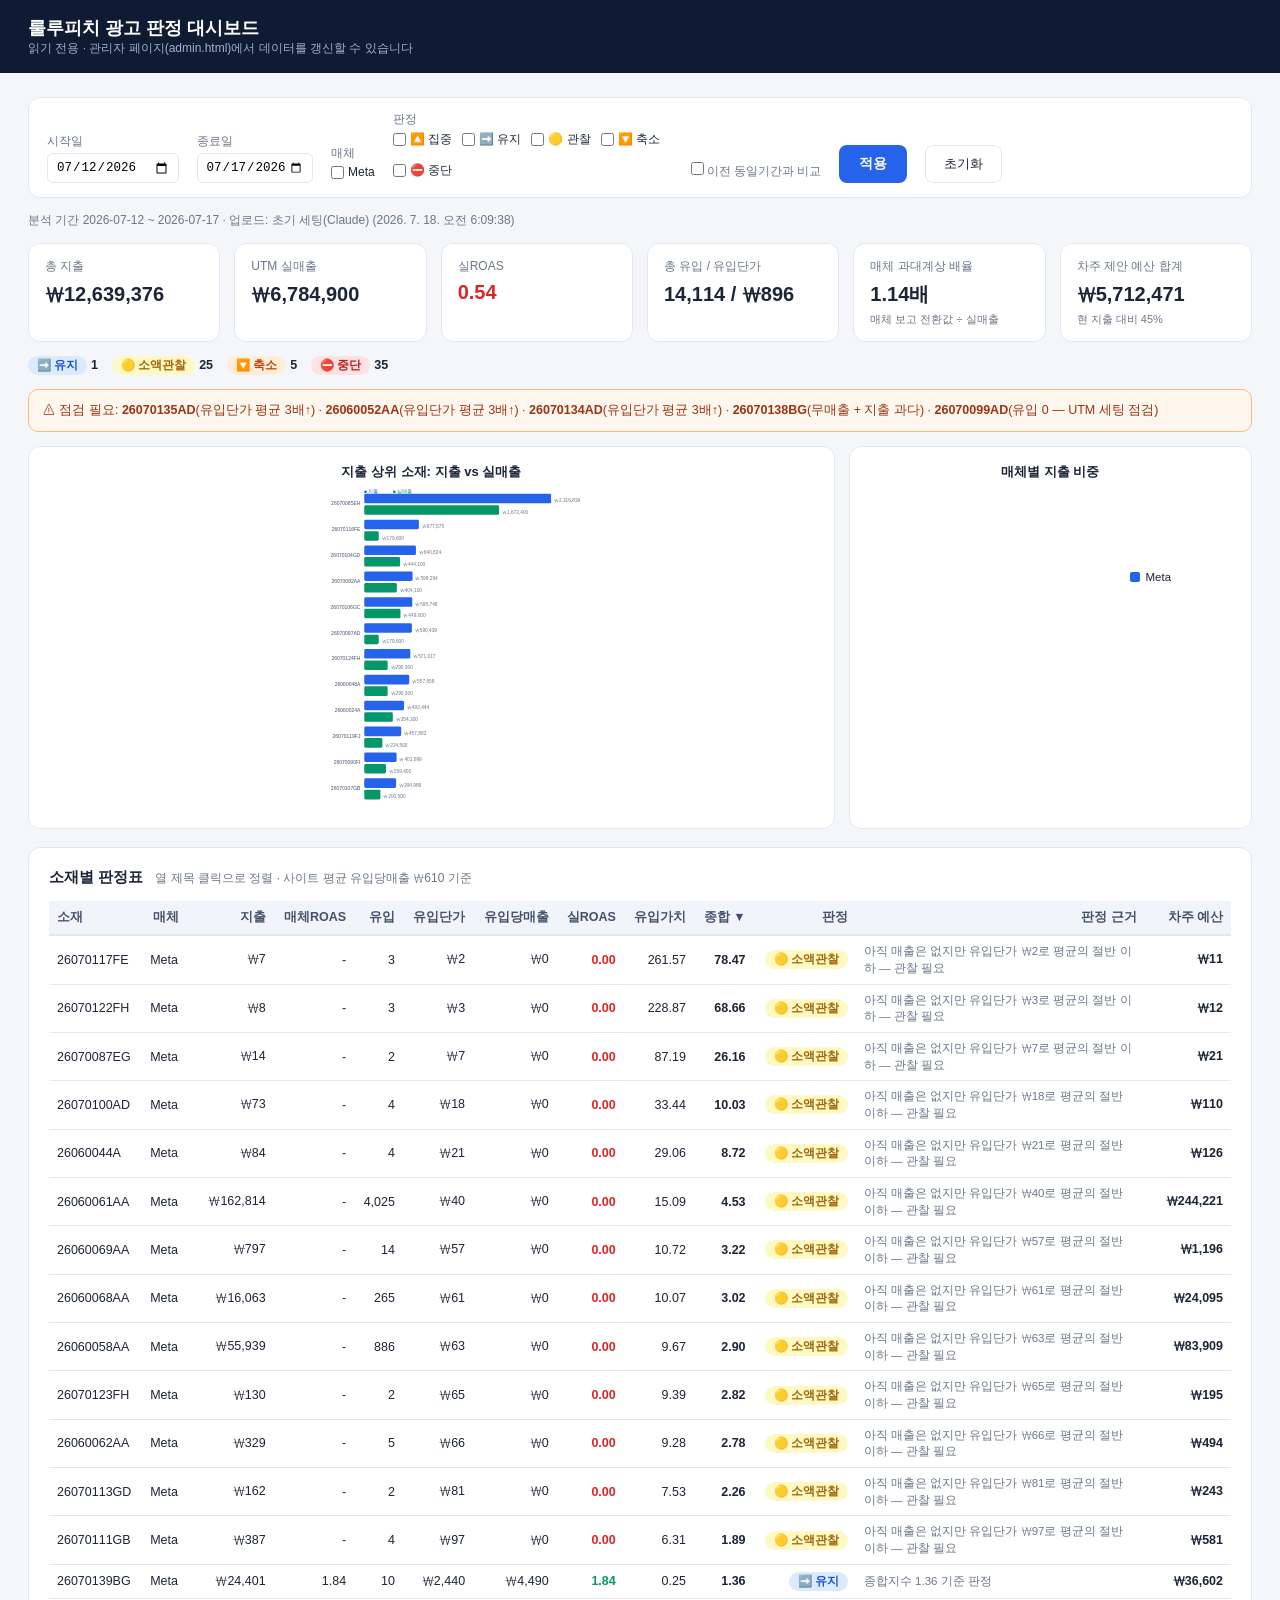
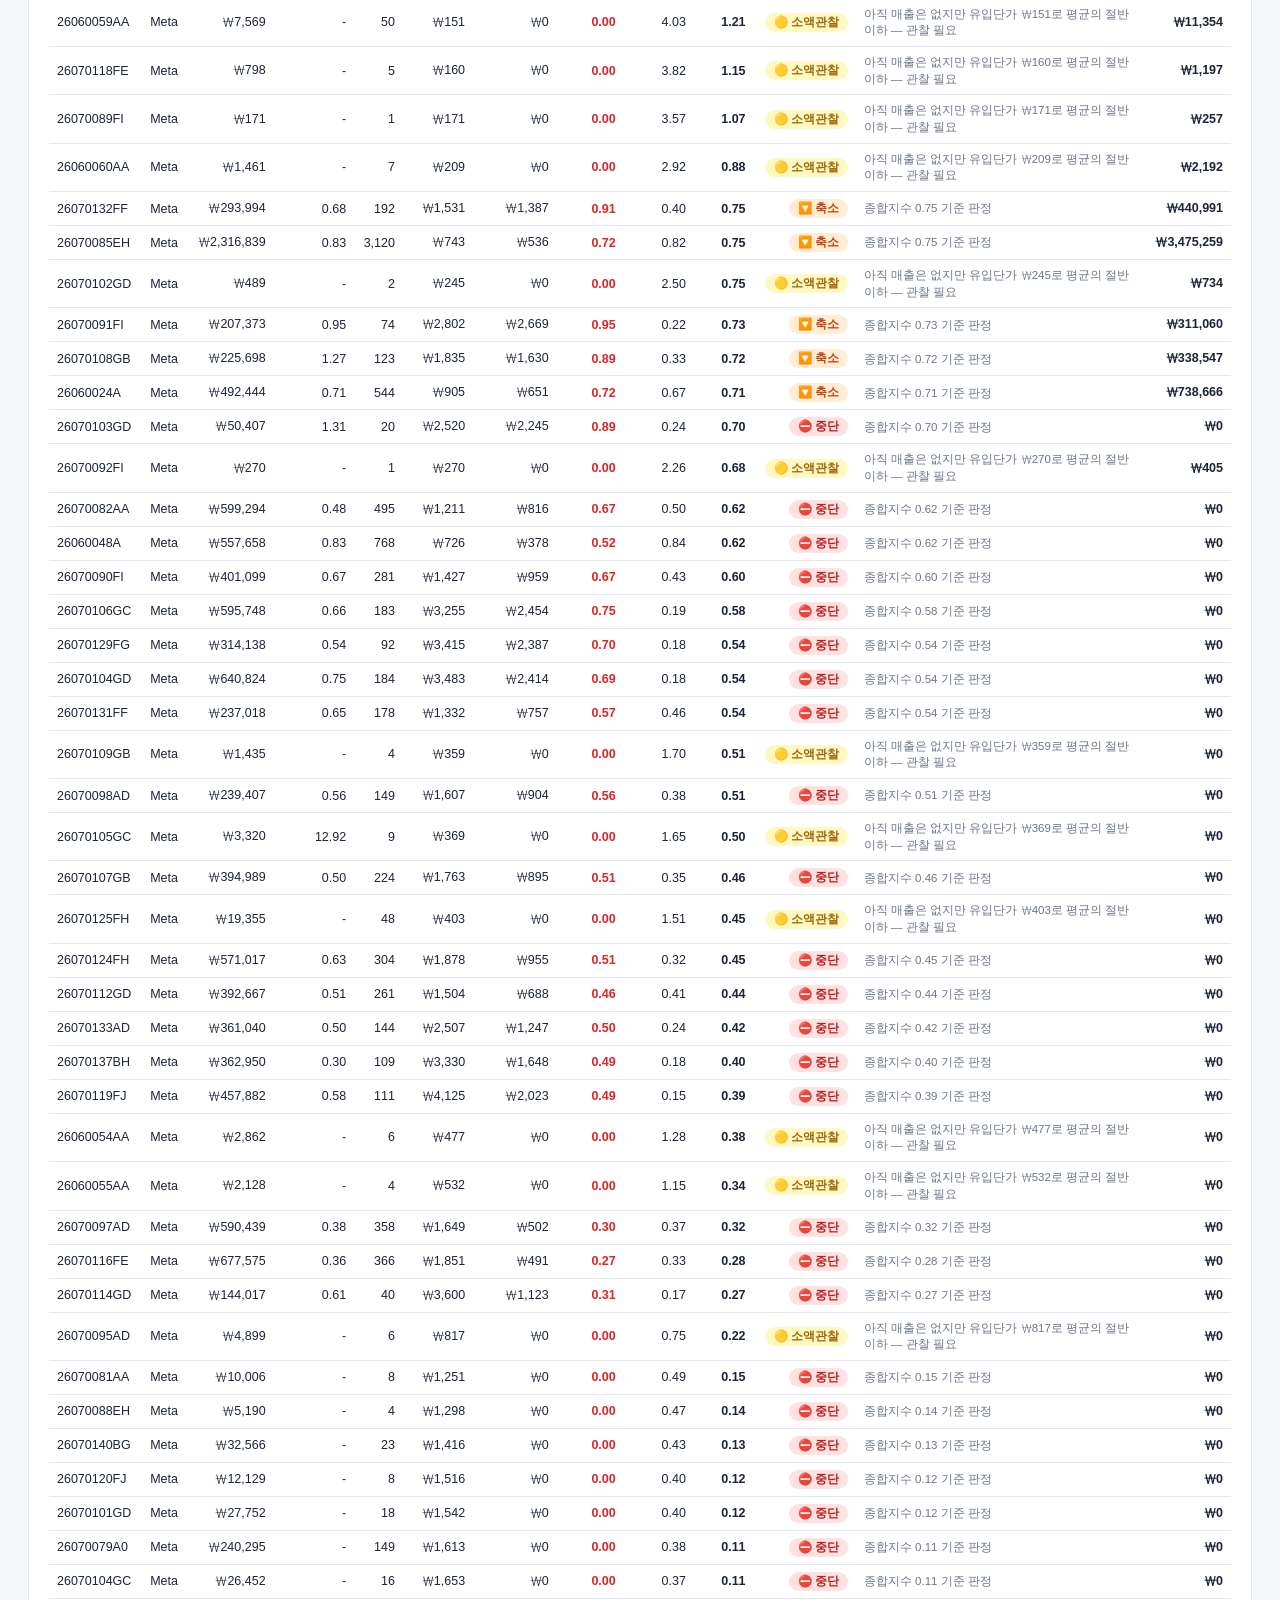
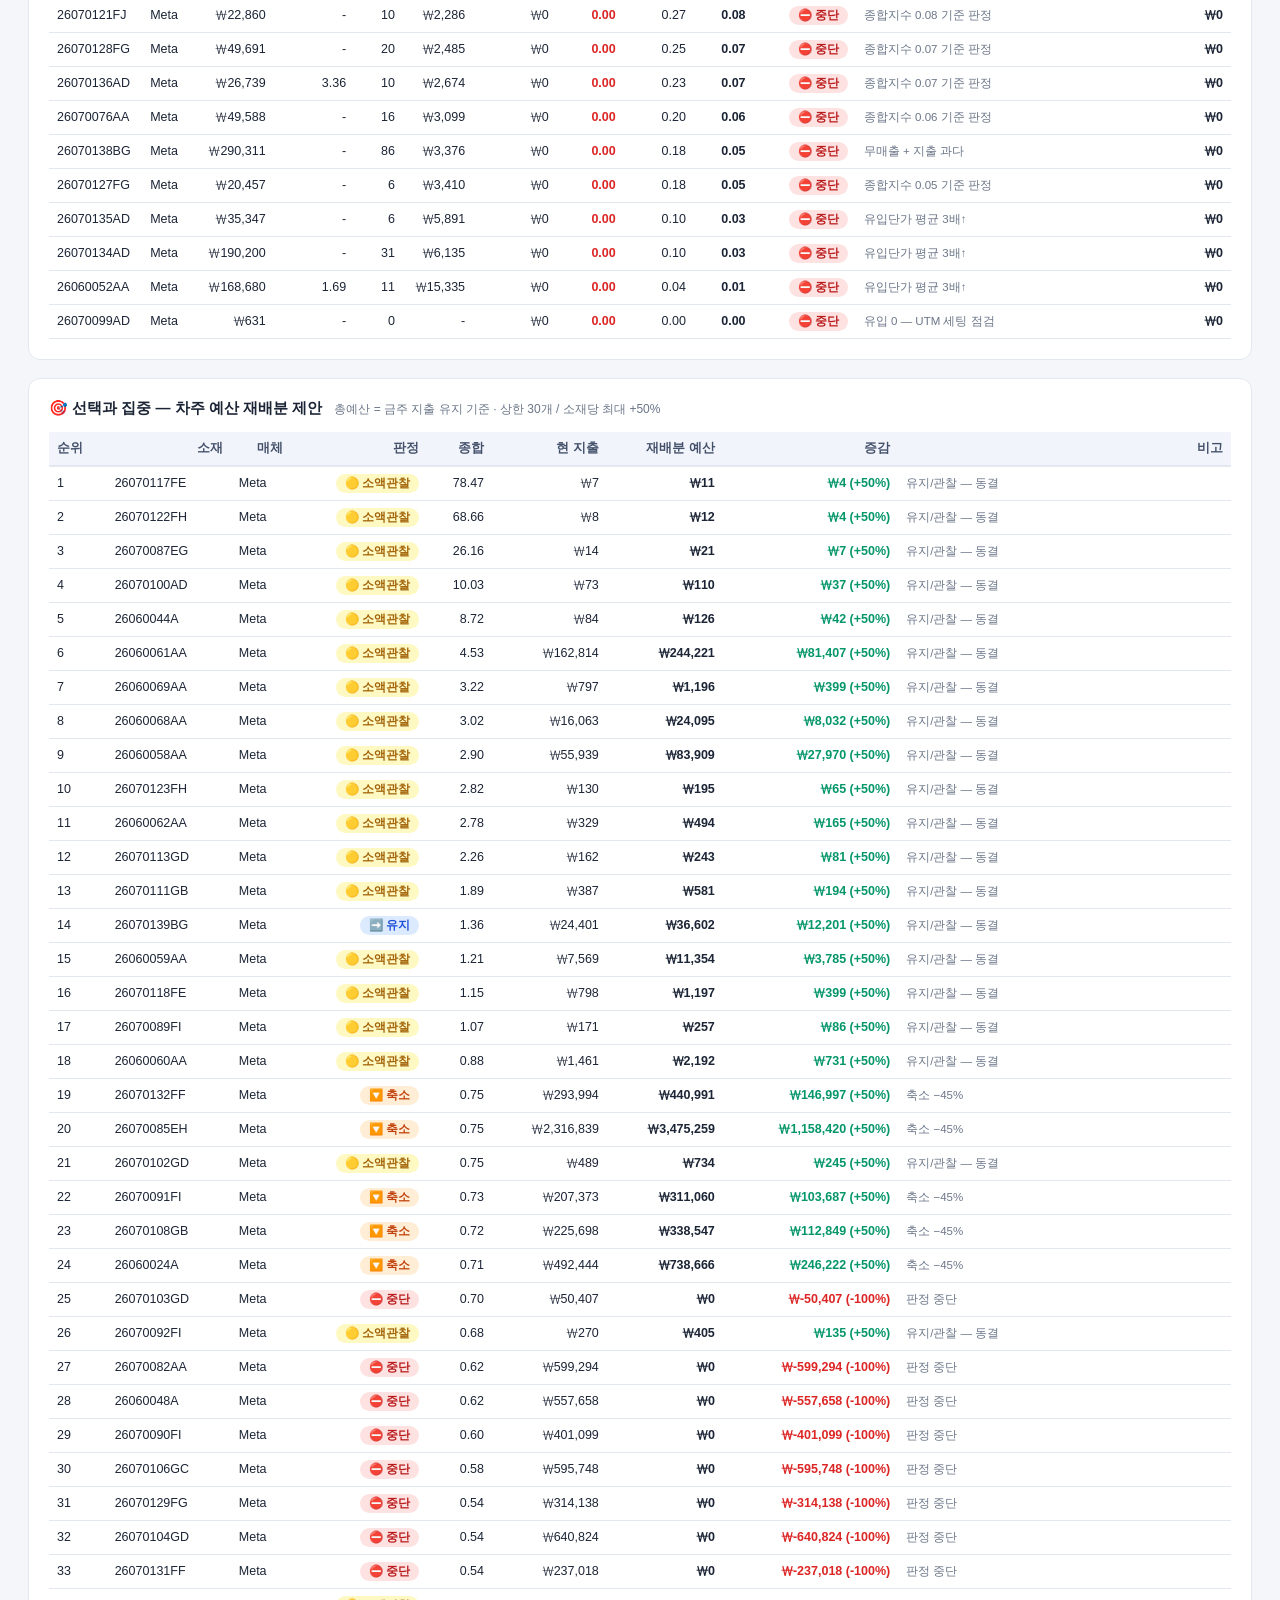
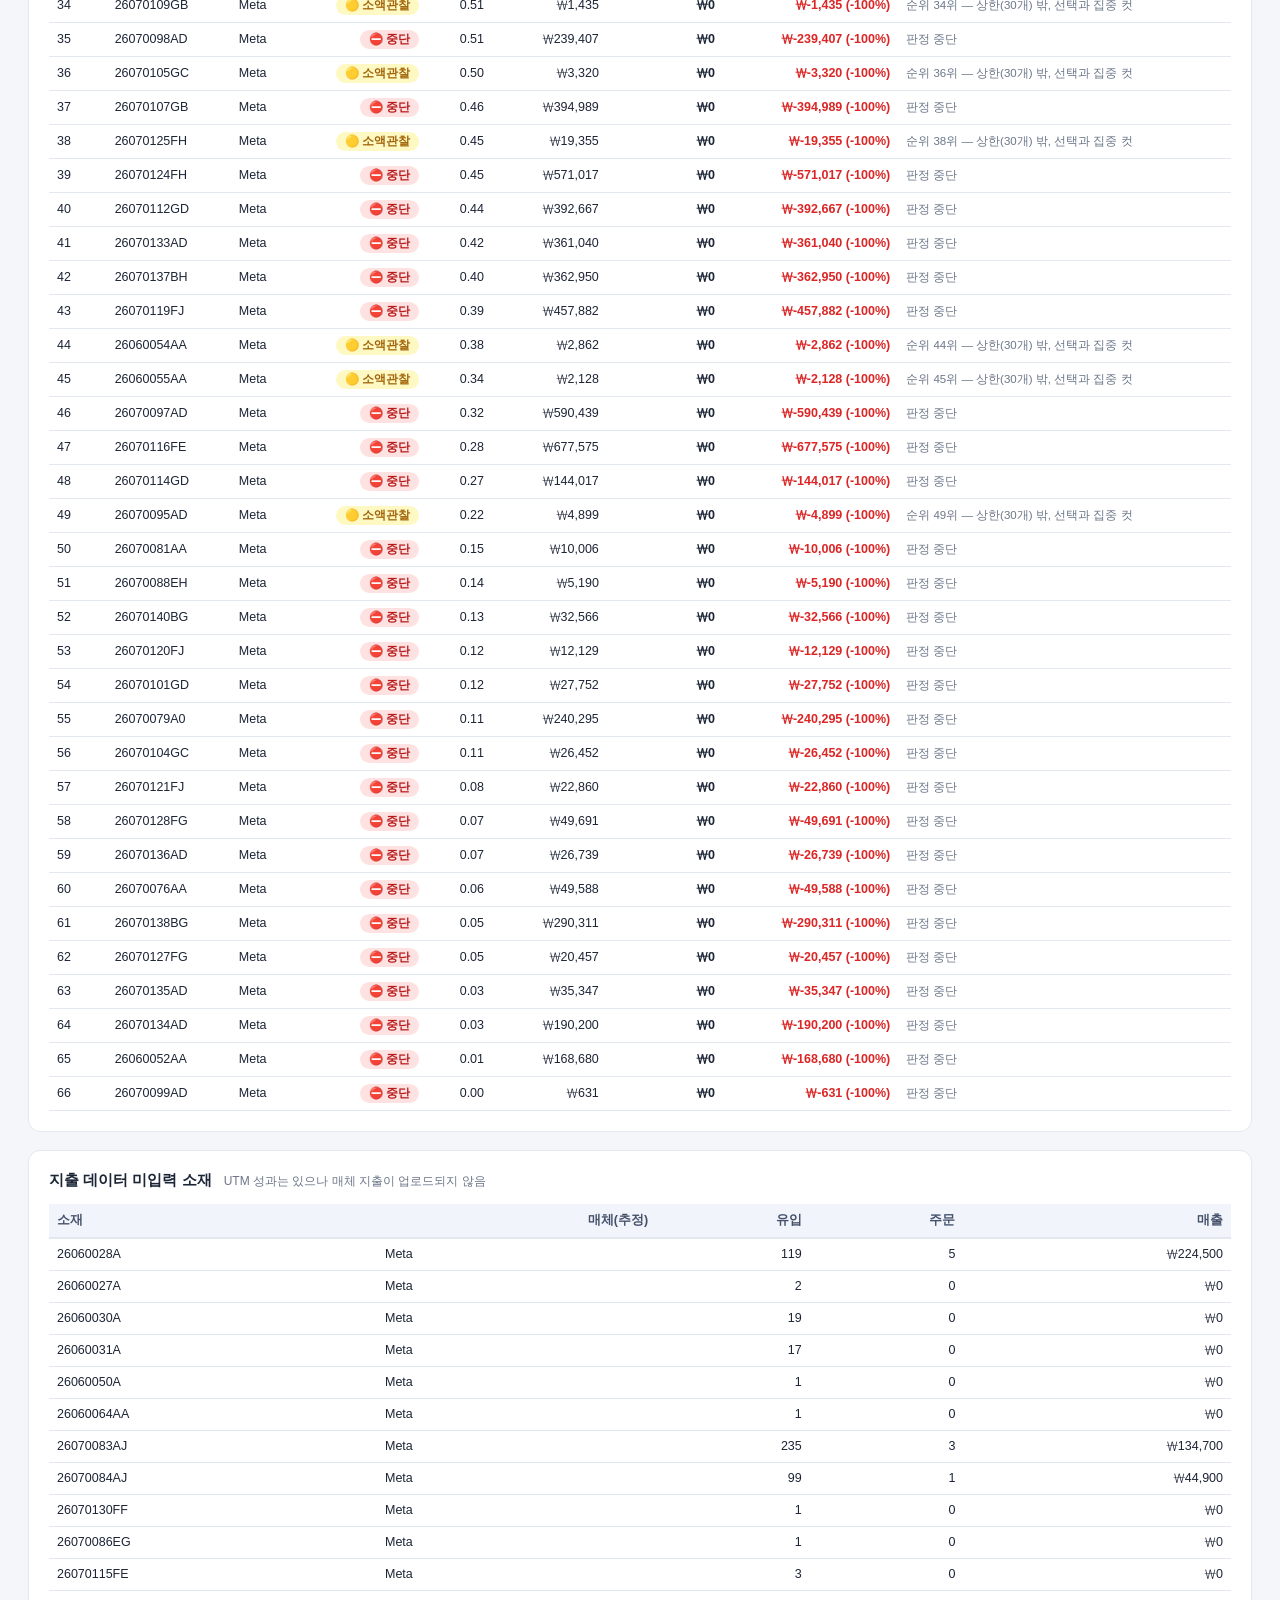
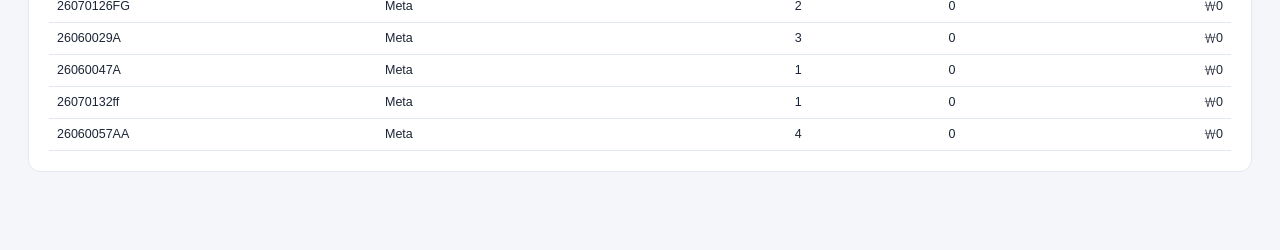
==== commit 0161e56d: "v2: history merge + daily trend + filters + compare" ====
--- a/index.html
+++ b/index.html
@@ -5,6 +5,13 @@
 <meta name="viewport" content="width=device-width, initial-scale=1.0">
 <title>룰루피치 광고 판정 대시보드</title>
 <link rel="stylesheet" href="assets/style.css">
+<style>
+.controls{background:#fff;border:1px solid var(--line);border-radius:12px;padding:14px 18px;margin-bottom:14px;display:flex;gap:18px;flex-wrap:wrap;align-items:flex-end;font-size:12.5px;}
+.controls .grp label{display:block;color:var(--sub);font-size:11.5px;margin-bottom:4px;}
+.controls input[type=date]{border:1px solid var(--line);border-radius:6px;padding:6px 8px;font-size:12.5px;}
+.controls .chk-group{display:flex;gap:10px;flex-wrap:wrap;max-width:280px;}
+.controls .chk-group label{display:flex;align-items:center;gap:4px;font-size:12px;color:var(--ink);white-space:nowrap;}
+</style>
 </head>
 <body>
 <header>
@@ -14,6 +21,29 @@
   </div>
 </header>
 <main>
+  <div id="controls" class="controls" style="display:none">
+    <div class="grp">
+      <label>시작일</label>
+      <input type="date" id="dateStart">
+    </div>
+    <div class="grp">
+      <label>종료일</label>
+      <input type="date" id="dateEnd">
+    </div>
+    <div class="grp">
+      <label>매체</label>
+      <div class="chk-group" id="mediaChecks"></div>
+    </div>
+    <div class="grp">
+      <label>판정</label>
+      <div class="chk-group" id="verdictChecks"></div>
+    </div>
+    <div class="grp">
+      <label><input type="checkbox" id="compareChk"> 이전 동일기간과 비교</label>
+    </div>
+    <button class="pri" id="applyBtn">적용</button>
+    <button class="sec" id="resetBtn">초기화</button>
+  </div>
   <div id="root">
     <div class="empty-state">불러오는 중...</div>
   </div>
@@ -21,15 +51,57 @@
 
 <script src="assets/dashboard-logic.js"></script>
 <script>
+const VERDICT_LABELS = { focus: "🔼 집중", keep: "➡️ 유지", watch: "🟡 관찰", cut: "🔽 축소", stop: "⛔ 중단" };
+let state = null;
+const root = document.getElementById("root");
+const controls = document.getElementById("controls");
+
+function buildChecks(container, items, prefix) {
+  container.innerHTML = items.map((v) => `
+    <label><input type="checkbox" class="${prefix}-chk" value="${v.value}">${v.label}</label>`).join("");
+}
+
+function currentView() {
+  const mediaChecked = [...document.querySelectorAll(".media-chk:checked")].map((el) => el.value);
+  const verdictChecked = [...document.querySelectorAll(".verdict-chk:checked")].map((el) => el.value);
+  return {
+    dateStart: document.getElementById("dateStart").value || state.dateStart,
+    dateEnd: document.getElementById("dateEnd").value || state.dateEnd,
+    mediaFilter: mediaChecked.length ? new Set(mediaChecked) : null,
+    verdictFilter: verdictChecked.length ? new Set(verdictChecked) : null,
+    compare: document.getElementById("compareChk").checked,
+  };
+}
+
 (async function () {
-  const root = document.getElementById("root");
   const sub = document.getElementById("header-sub");
   try {
     const res = await fetch("data.json?t=" + Date.now());
     if (!res.ok) throw new Error("no data");
-    const state = await res.json();
+    state = await res.json();
     sub.textContent = "읽기 전용 · 관리자 페이지(admin.html)에서 데이터를 갱신할 수 있습니다";
-    renderDashboard(root, state);
+
+    const fullRange = dateRangeOf(state.metaRows);
+    document.getElementById("dateStart").value = state.dateStart;
+    document.getElementById("dateEnd").value = state.dateEnd;
+    document.getElementById("dateStart").min = fullRange[0];
+    document.getElementById("dateEnd").max = fullRange[1];
+
+    const mediaSet = new Set(state.metaRows.map((r) => classifyMedia(r.code)));
+    buildChecks(document.getElementById("mediaChecks"), [...mediaSet].map((v) => ({ value: v, label: v })), "media");
+    buildChecks(document.getElementById("verdictChecks"), Object.entries(VERDICT_LABELS).map(([value, label]) => ({ value, label })), "verdict");
+
+    controls.style.display = "flex";
+    renderDashboard(root, state, currentView());
+
+    document.getElementById("applyBtn").addEventListener("click", () => renderDashboard(root, state, currentView()));
+    document.getElementById("resetBtn").addEventListener("click", () => {
+      document.getElementById("dateStart").value = state.dateStart;
+      document.getElementById("dateEnd").value = state.dateEnd;
+      document.querySelectorAll(".media-chk, .verdict-chk").forEach((el) => el.checked = false);
+      document.getElementById("compareChk").checked = false;
+      renderDashboard(root, state, currentView());
+    });
   } catch (e) {
     sub.textContent = "";
     root.innerHTML = '<div class="empty-state">아직 업로드된 데이터가 없습니다.<br>관리자에게 데이터 업로드를 요청해주세요. (admin.html)</div>';
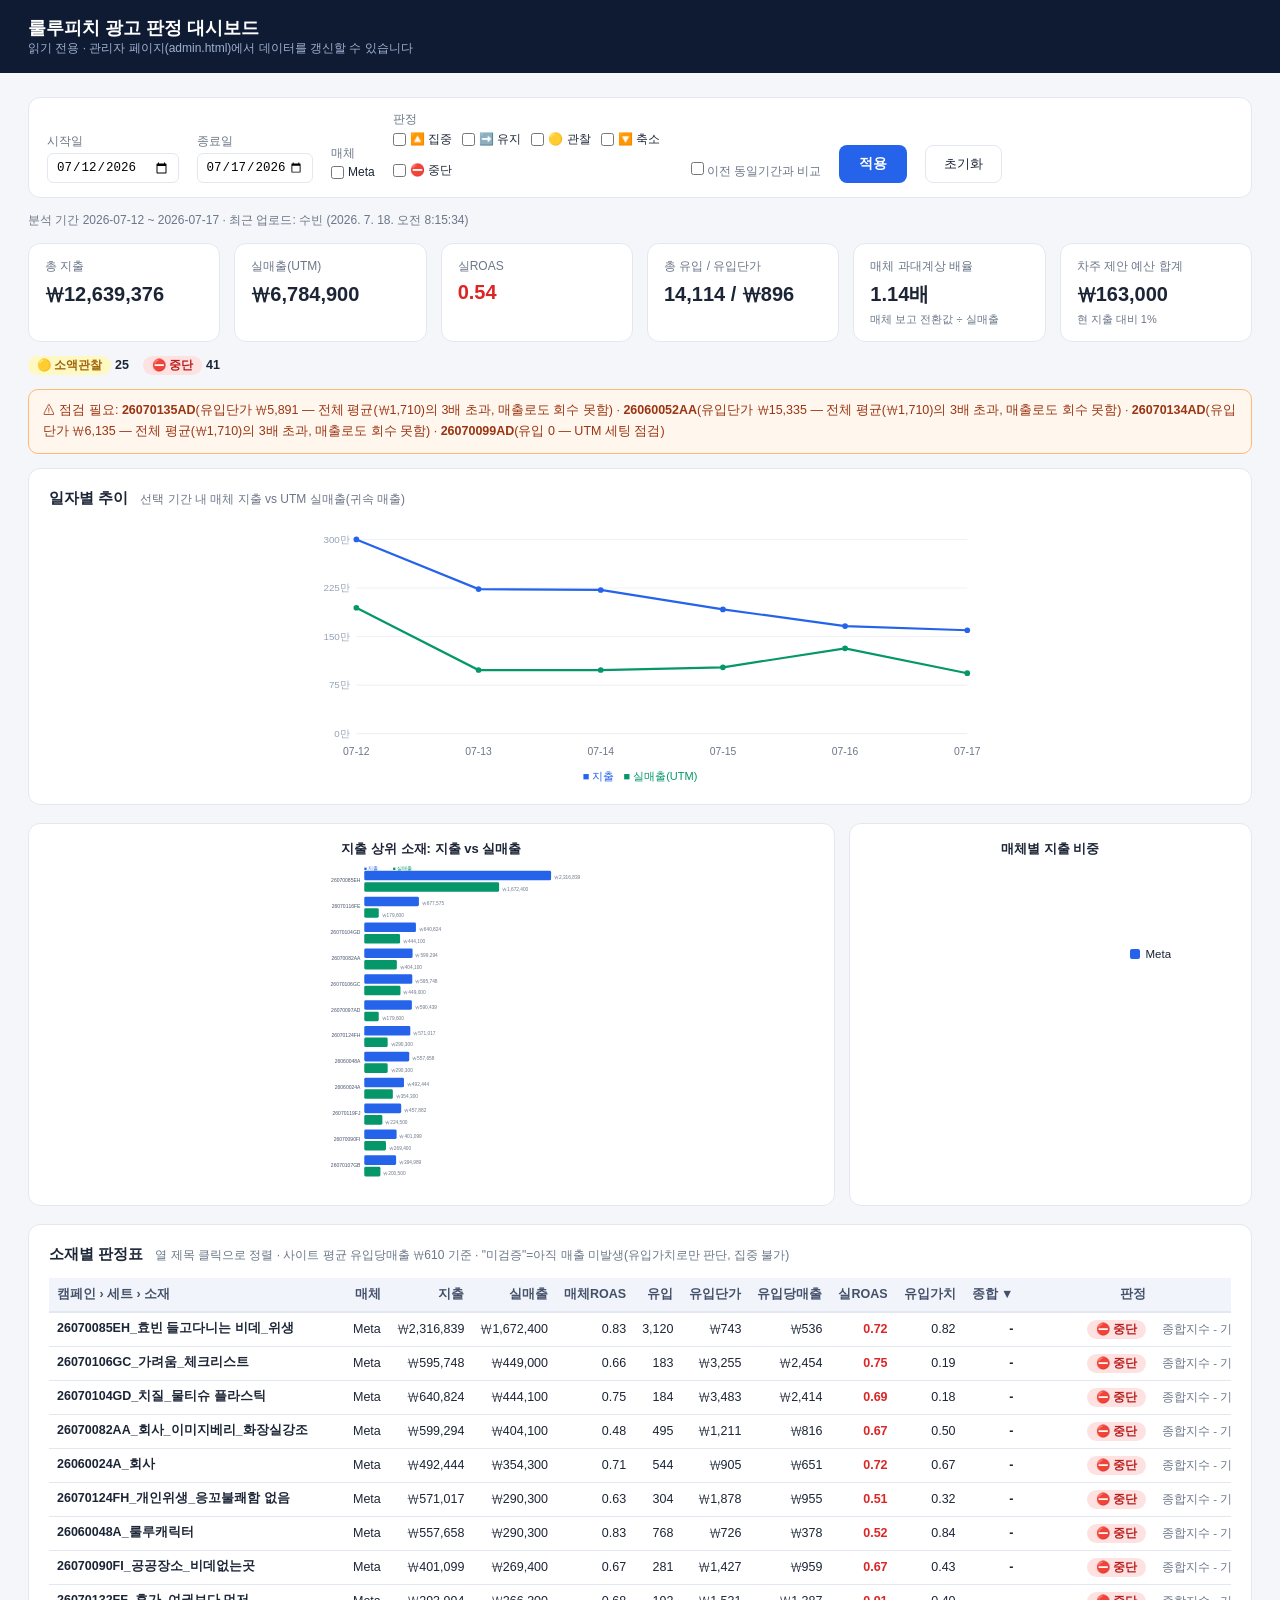
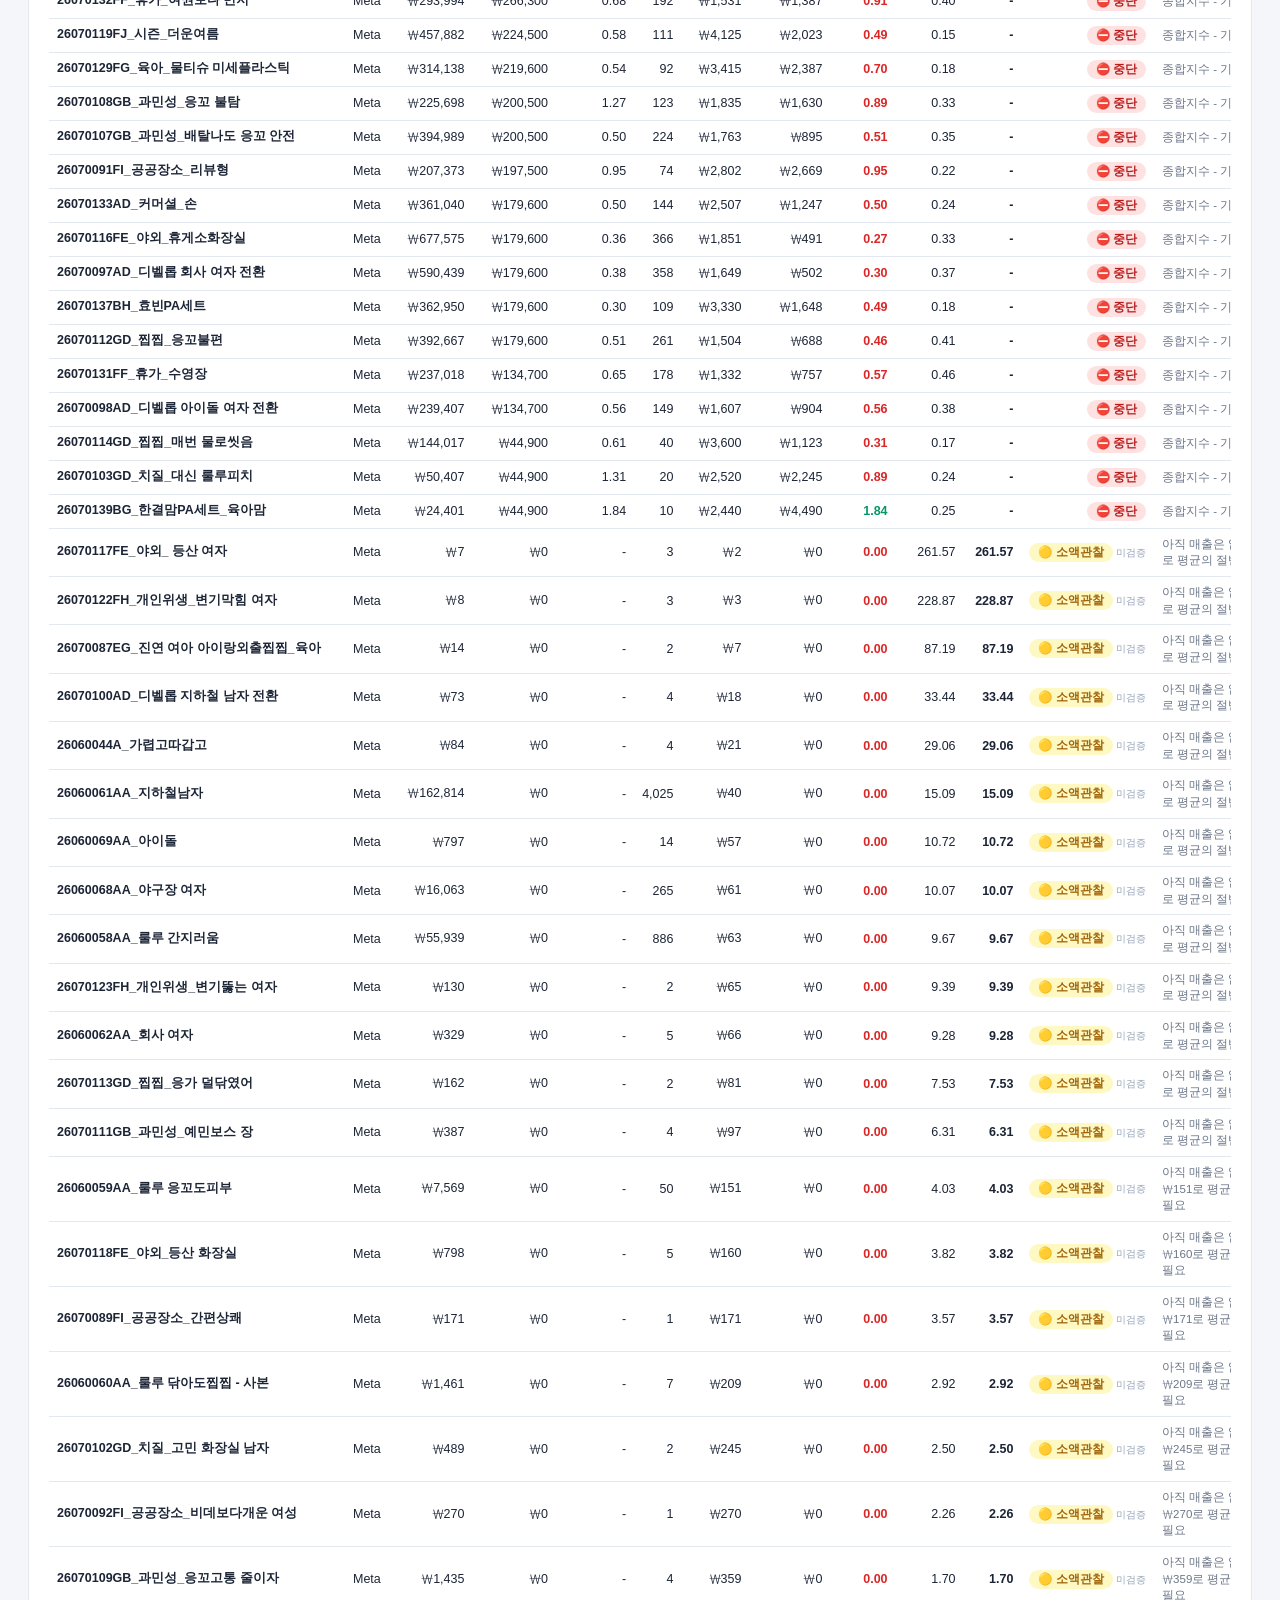
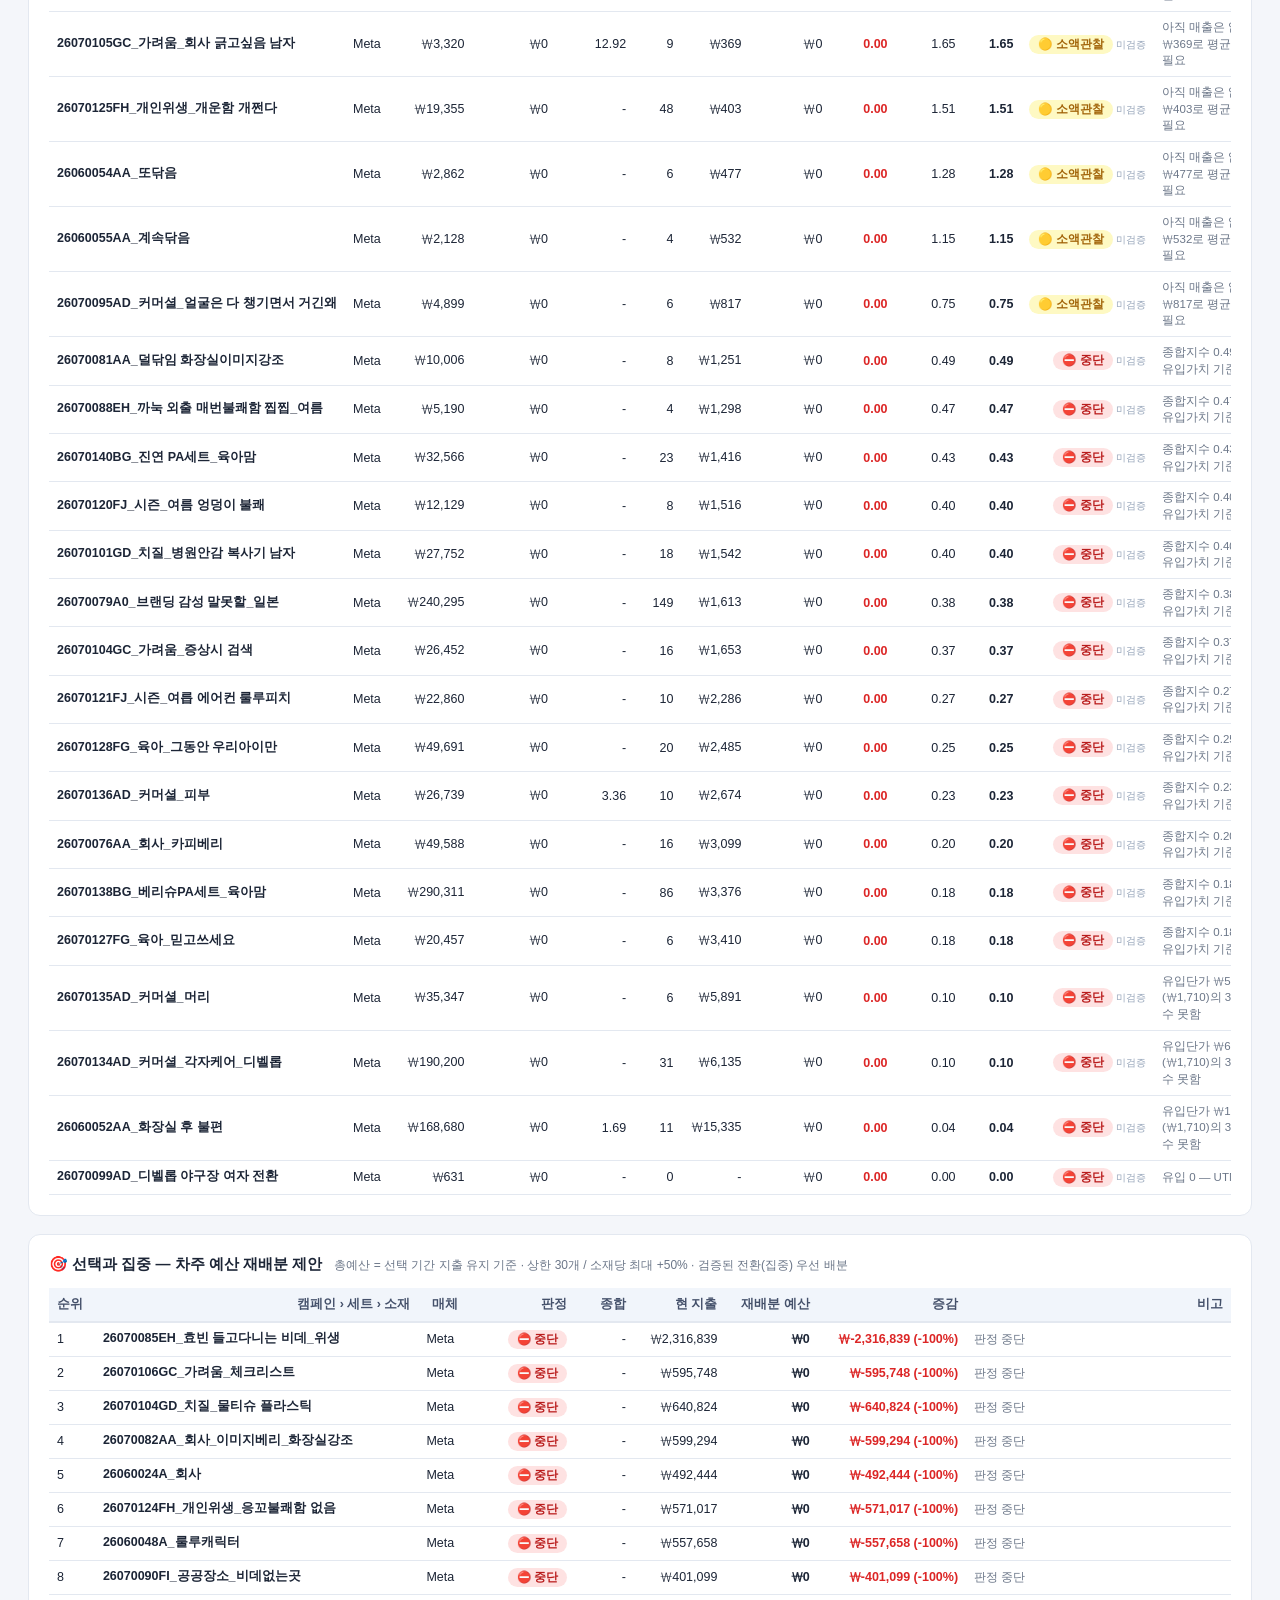
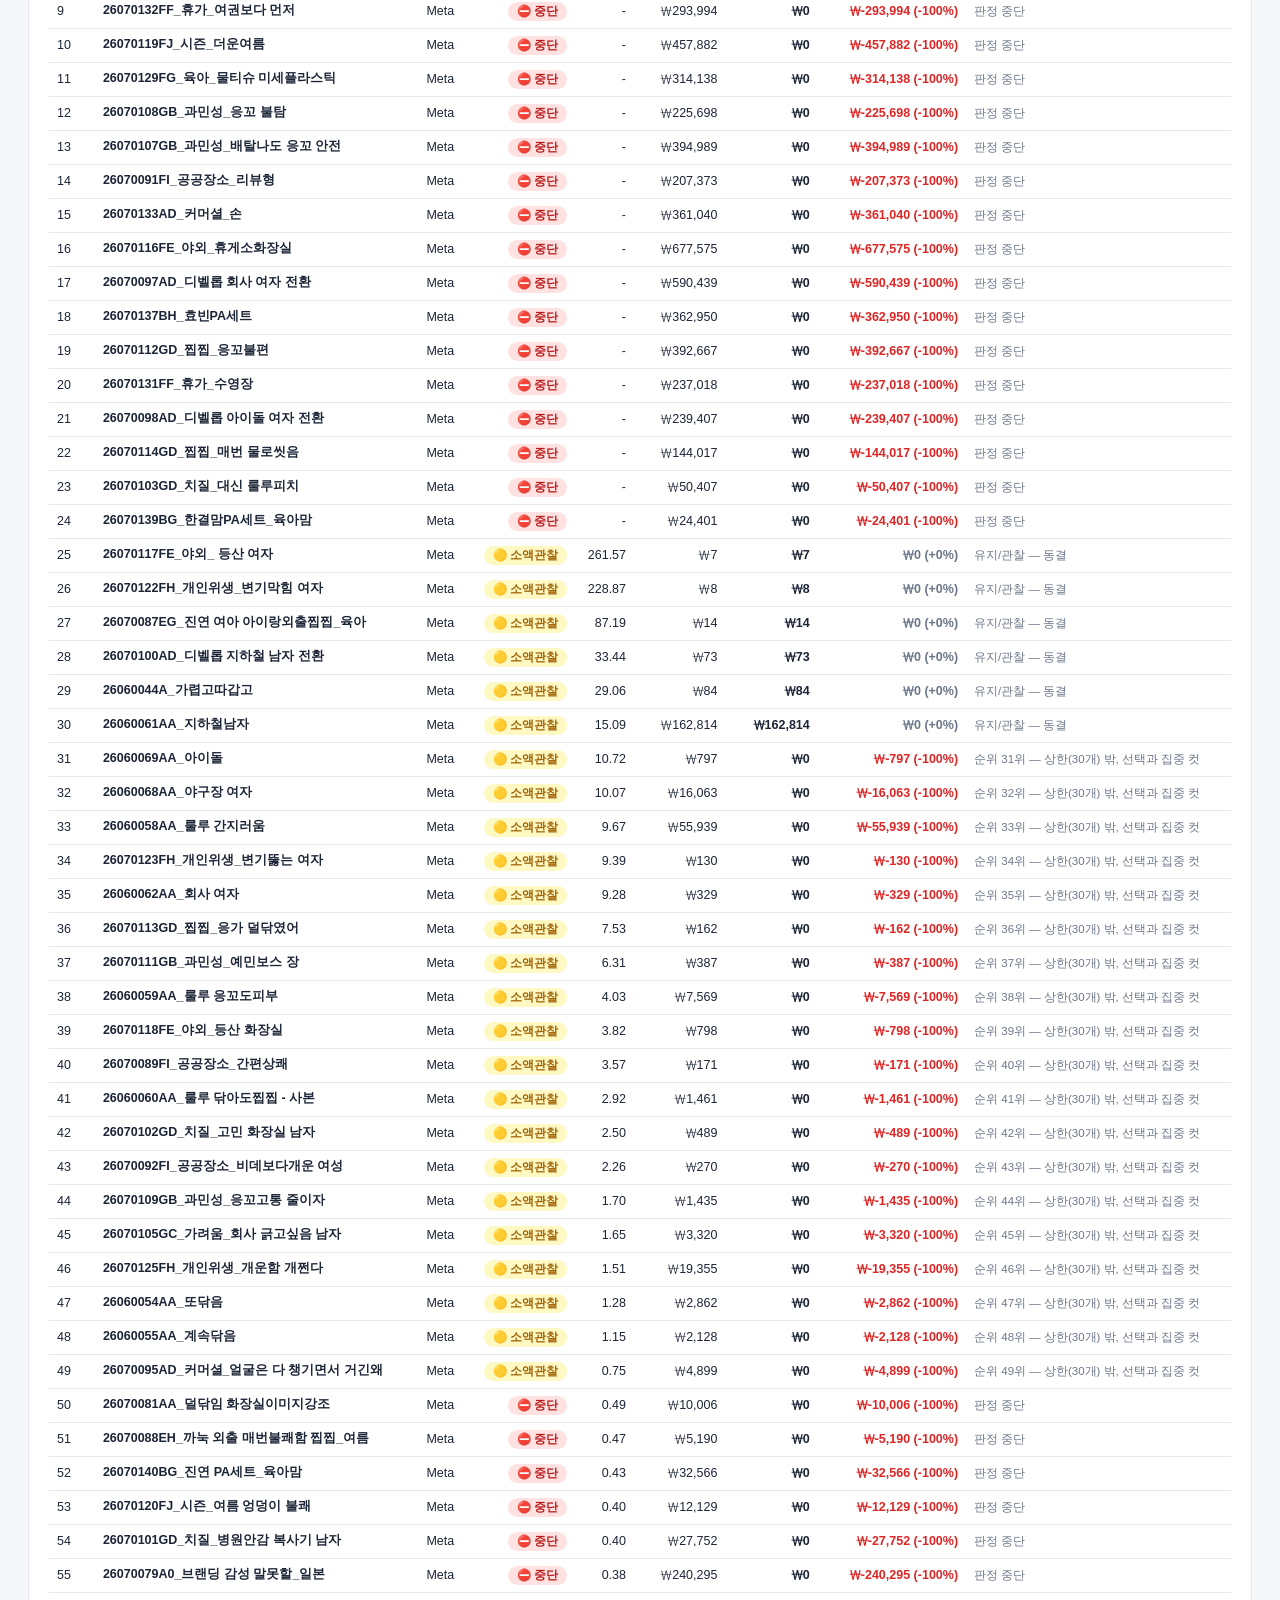
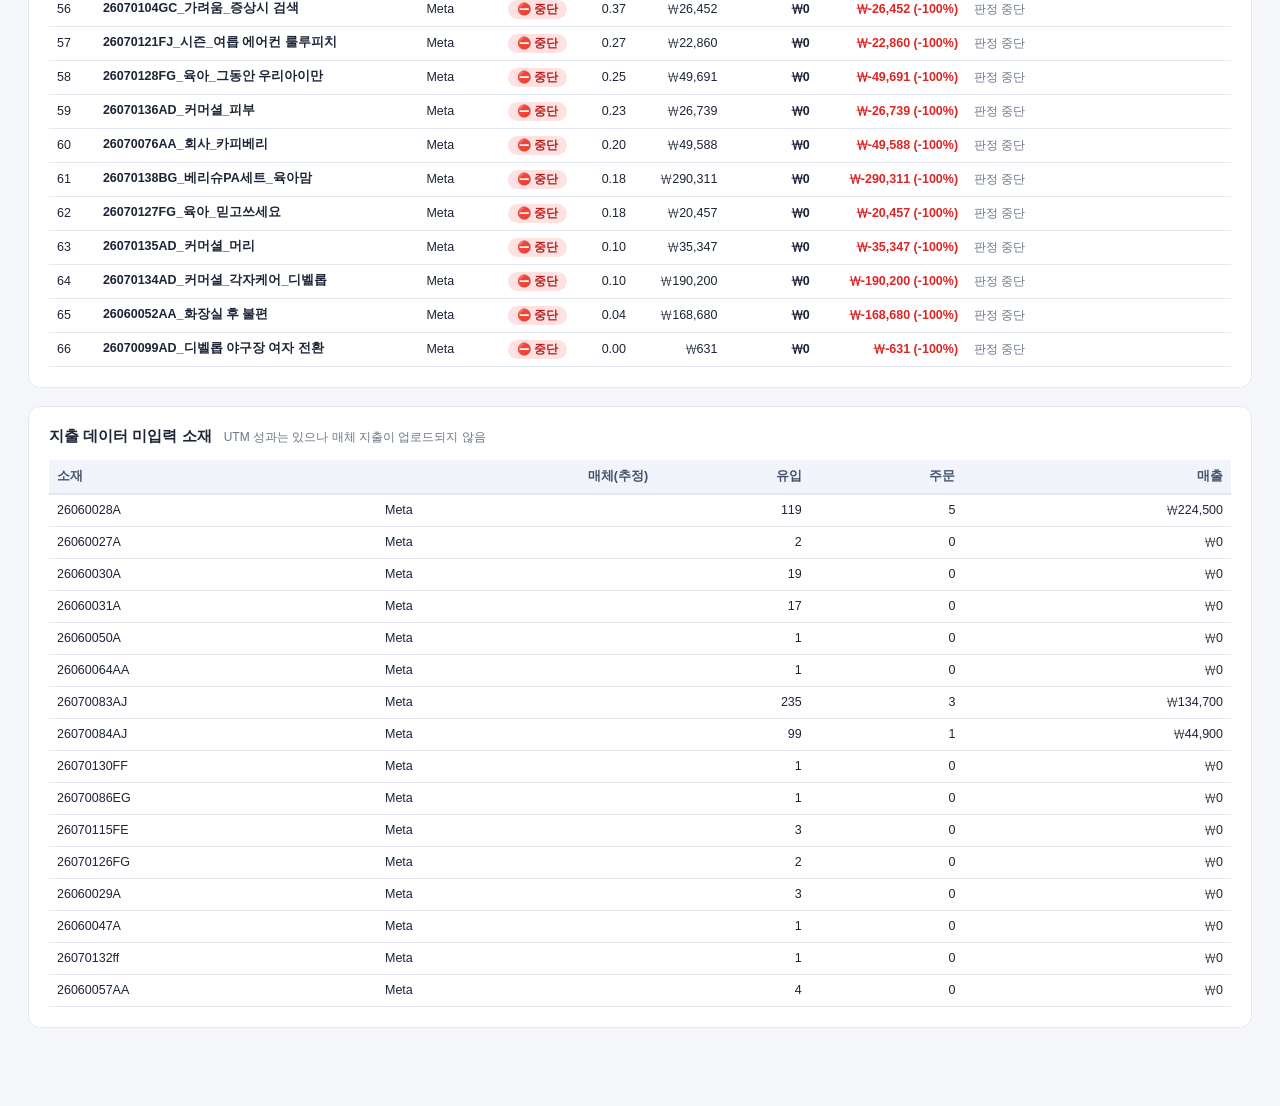
==== commit c335c7d9: "add cache-busting version to script tags" ====
--- a/index.html
+++ b/index.html
@@ -49,7 +49,7 @@
   </div>
 </main>
 
-<script src="assets/dashboard-logic.js"></script>
+<script src="assets/dashboard-logic.js?v=4"></script>
 <script>
 const VERDICT_LABELS = { focus: "🔼 집중", keep: "➡️ 유지", watch: "🟡 관찰", cut: "🔽 축소", stop: "⛔ 중단" };
 let state = null;
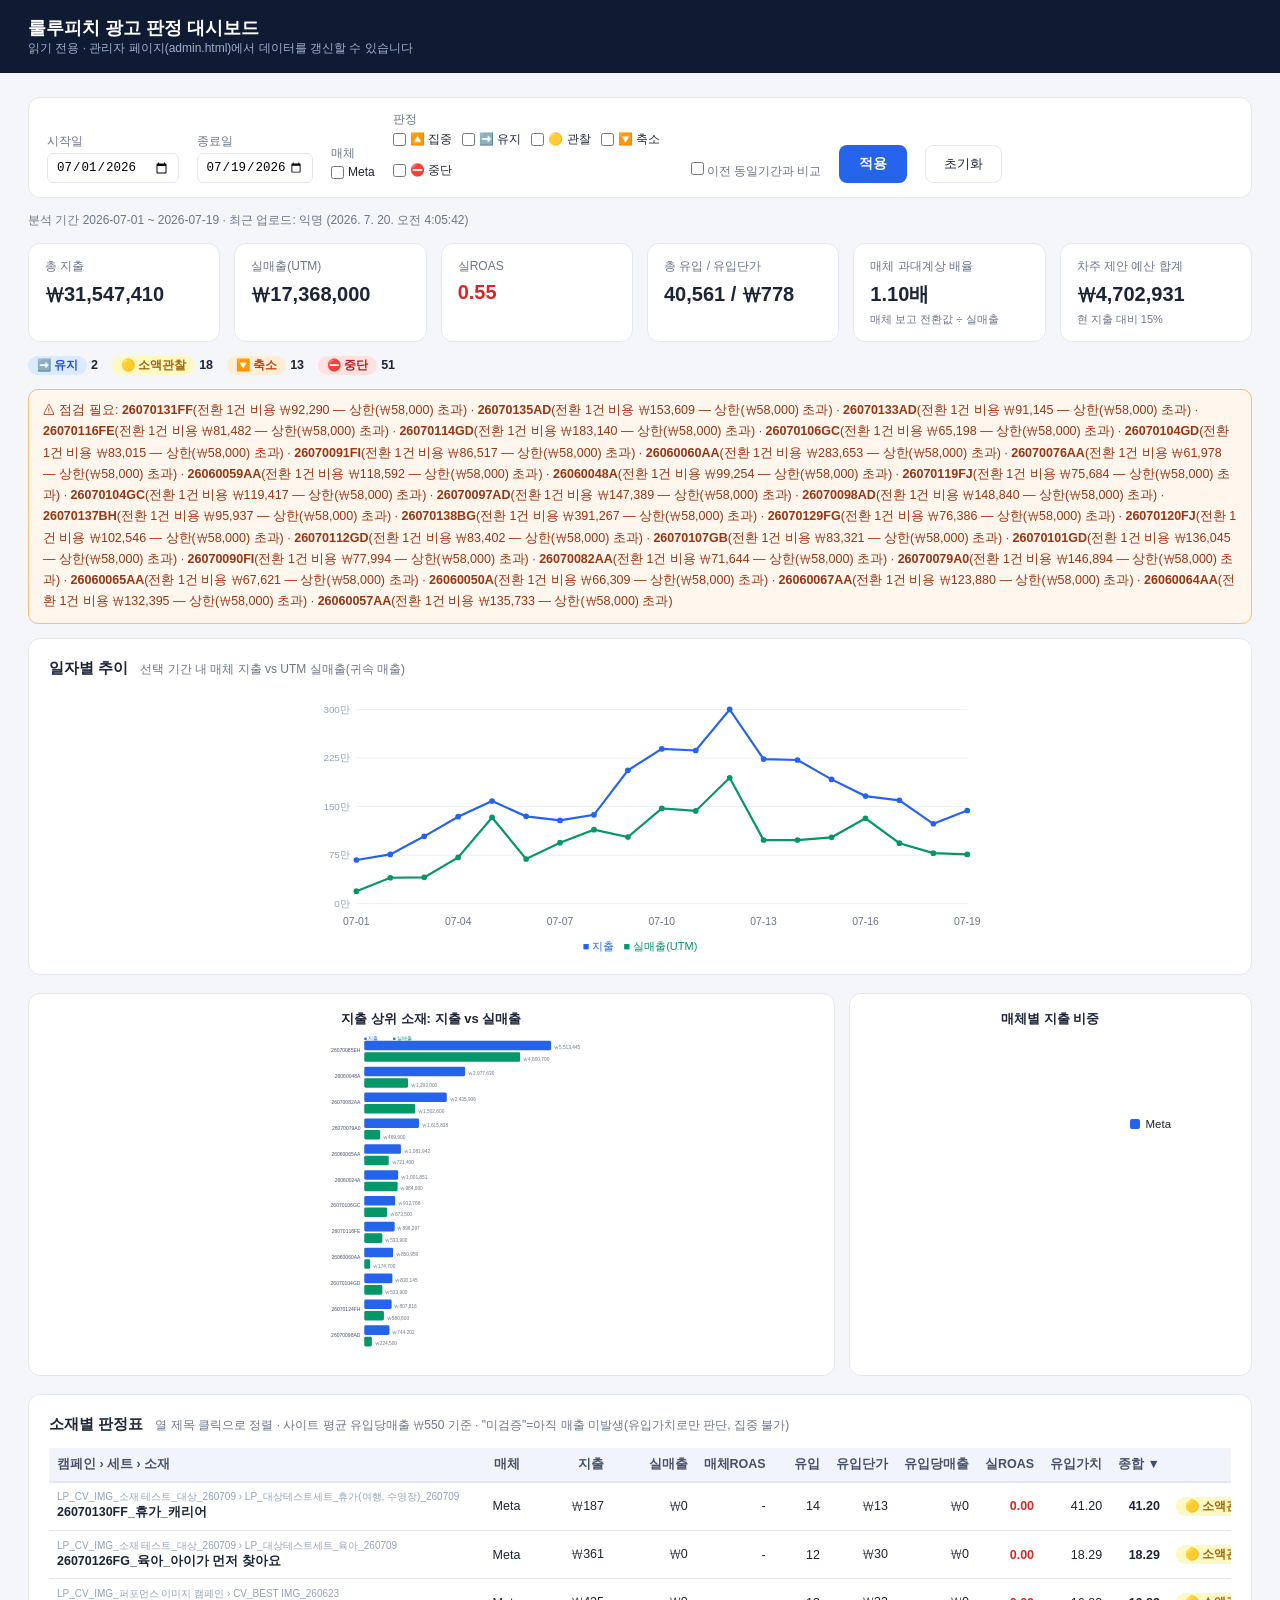
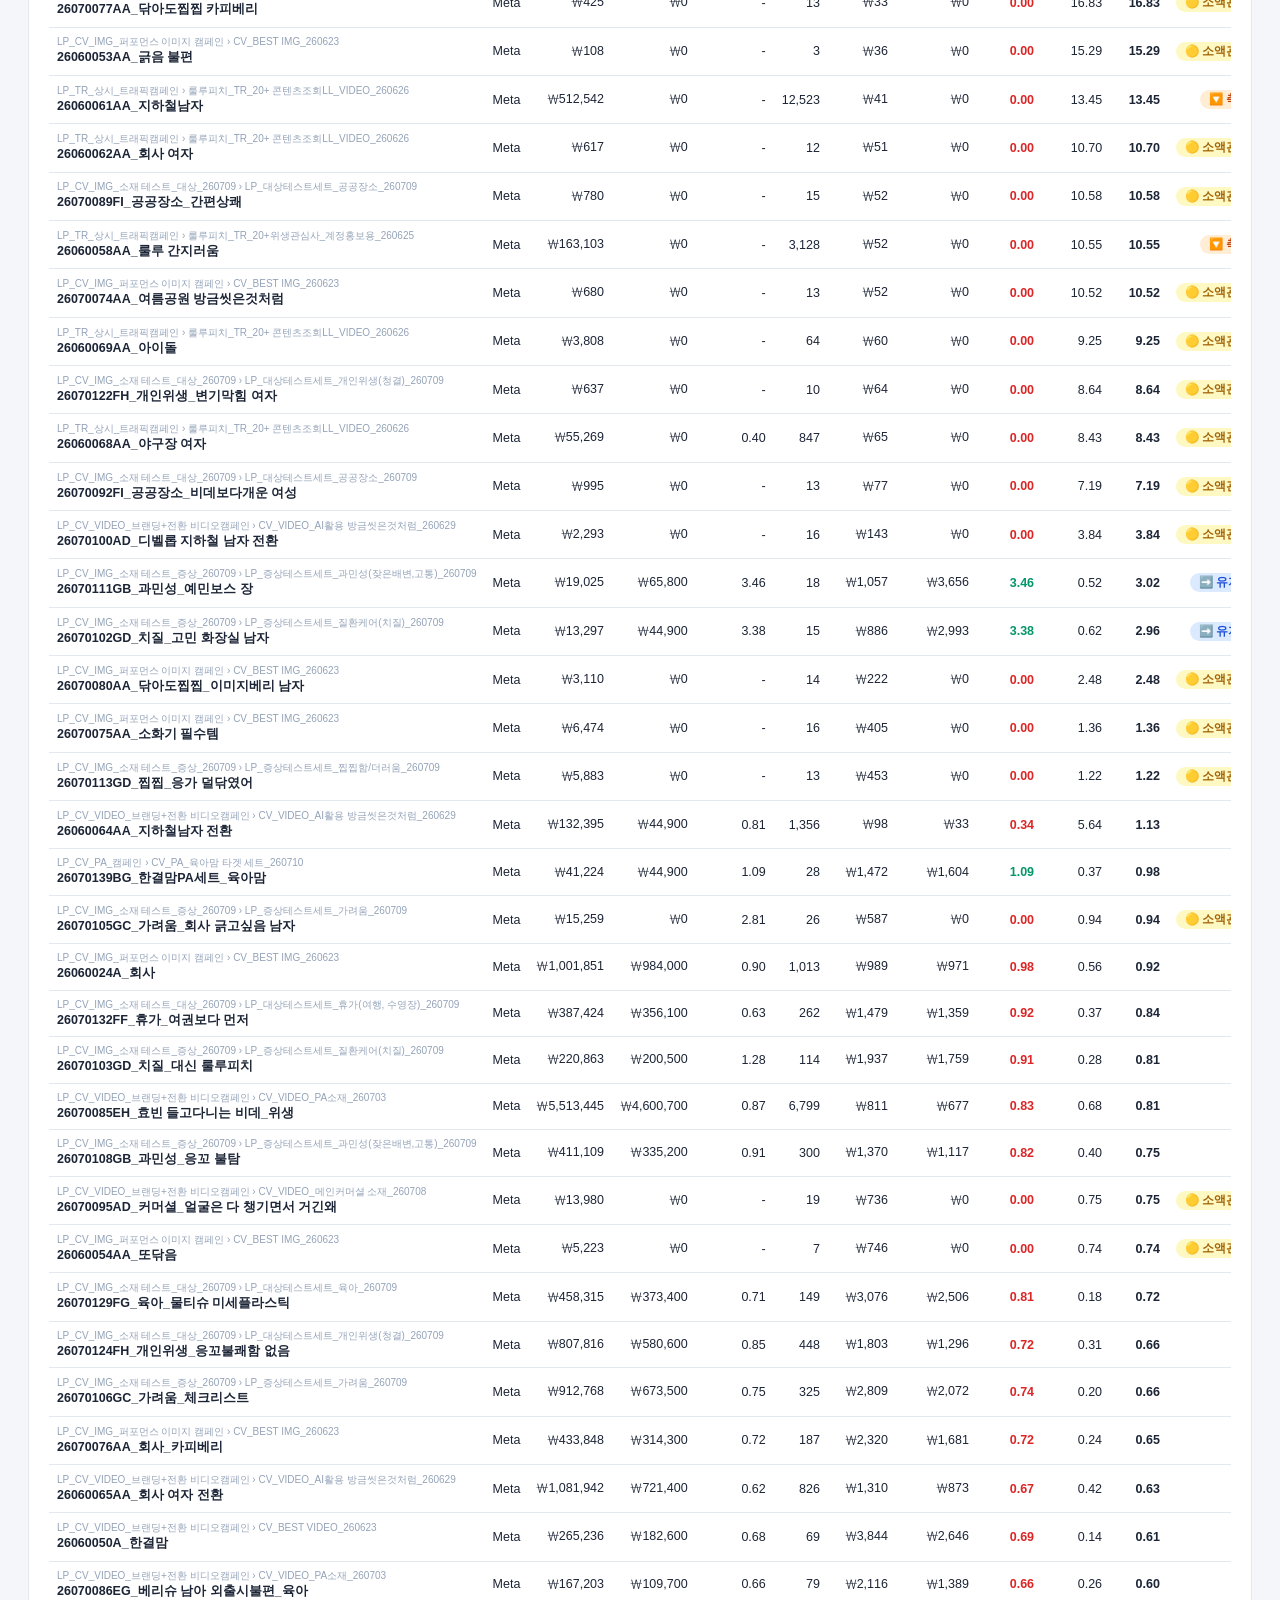
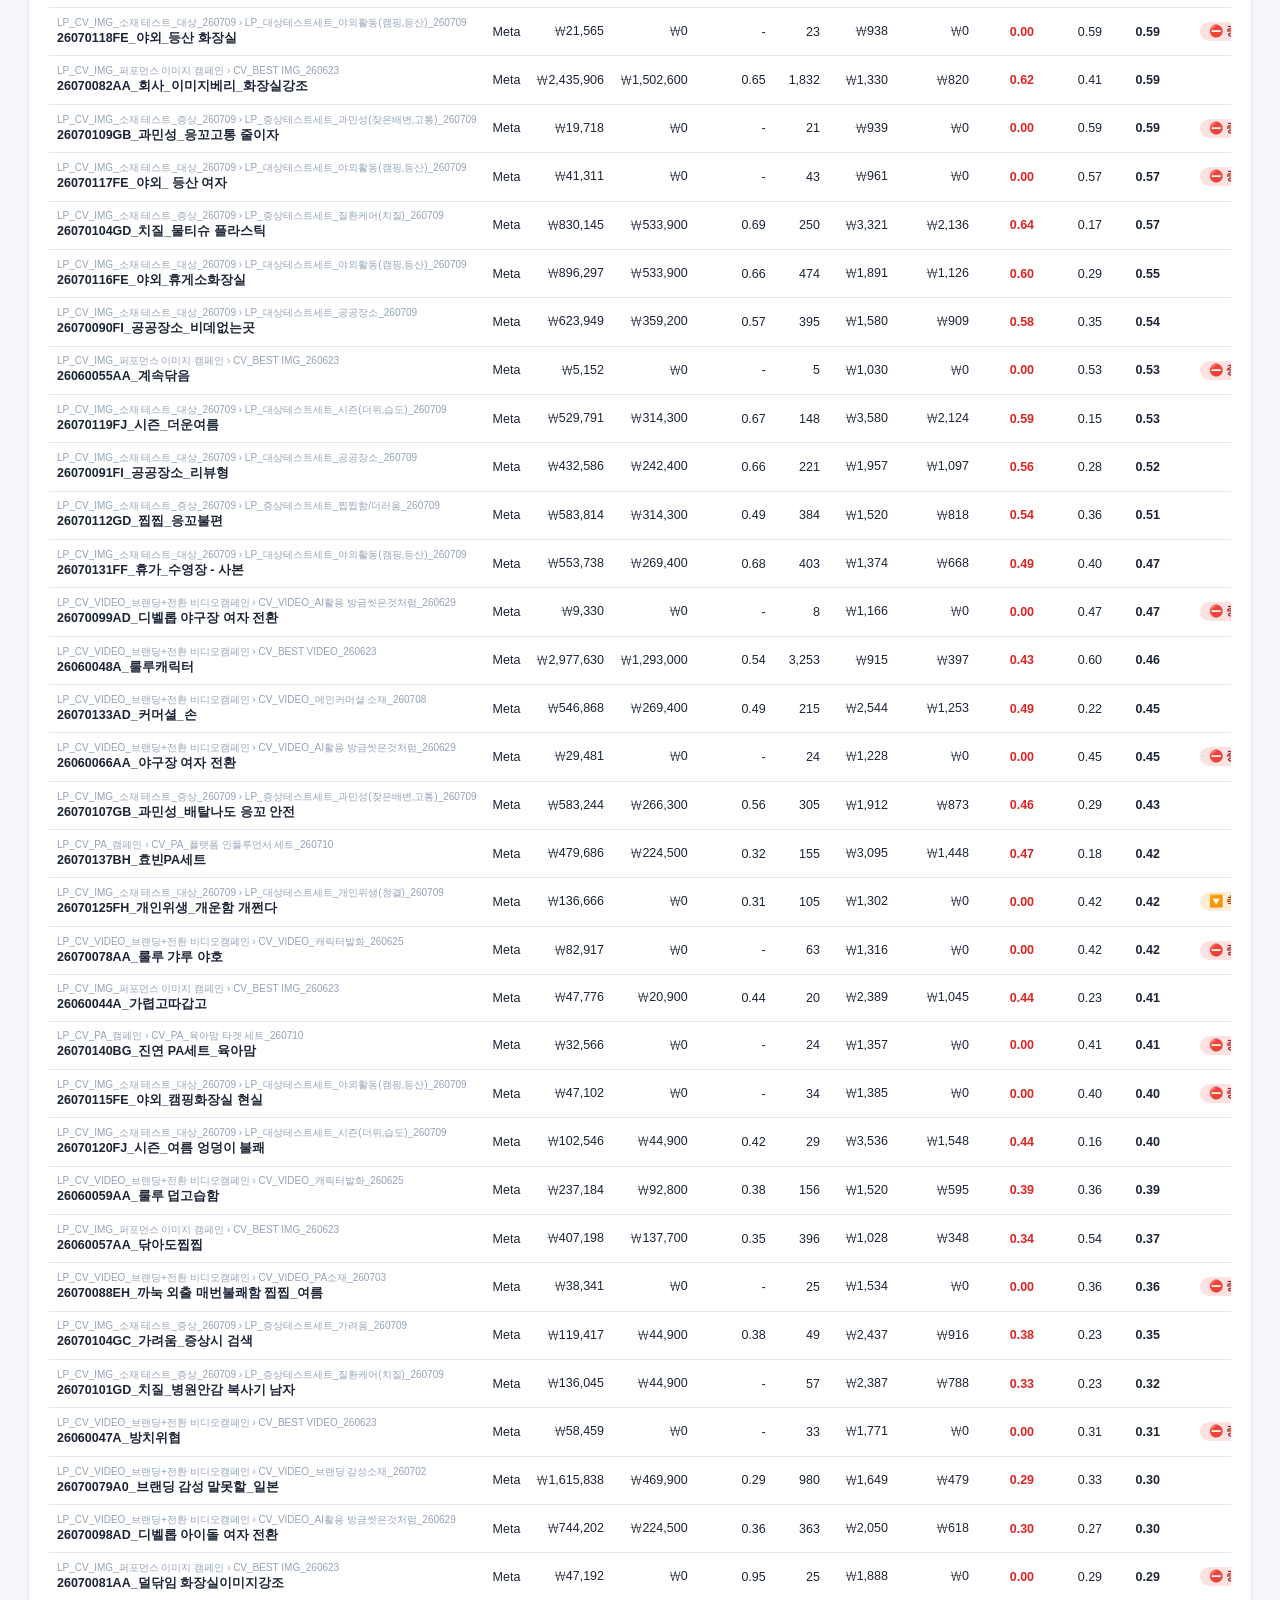
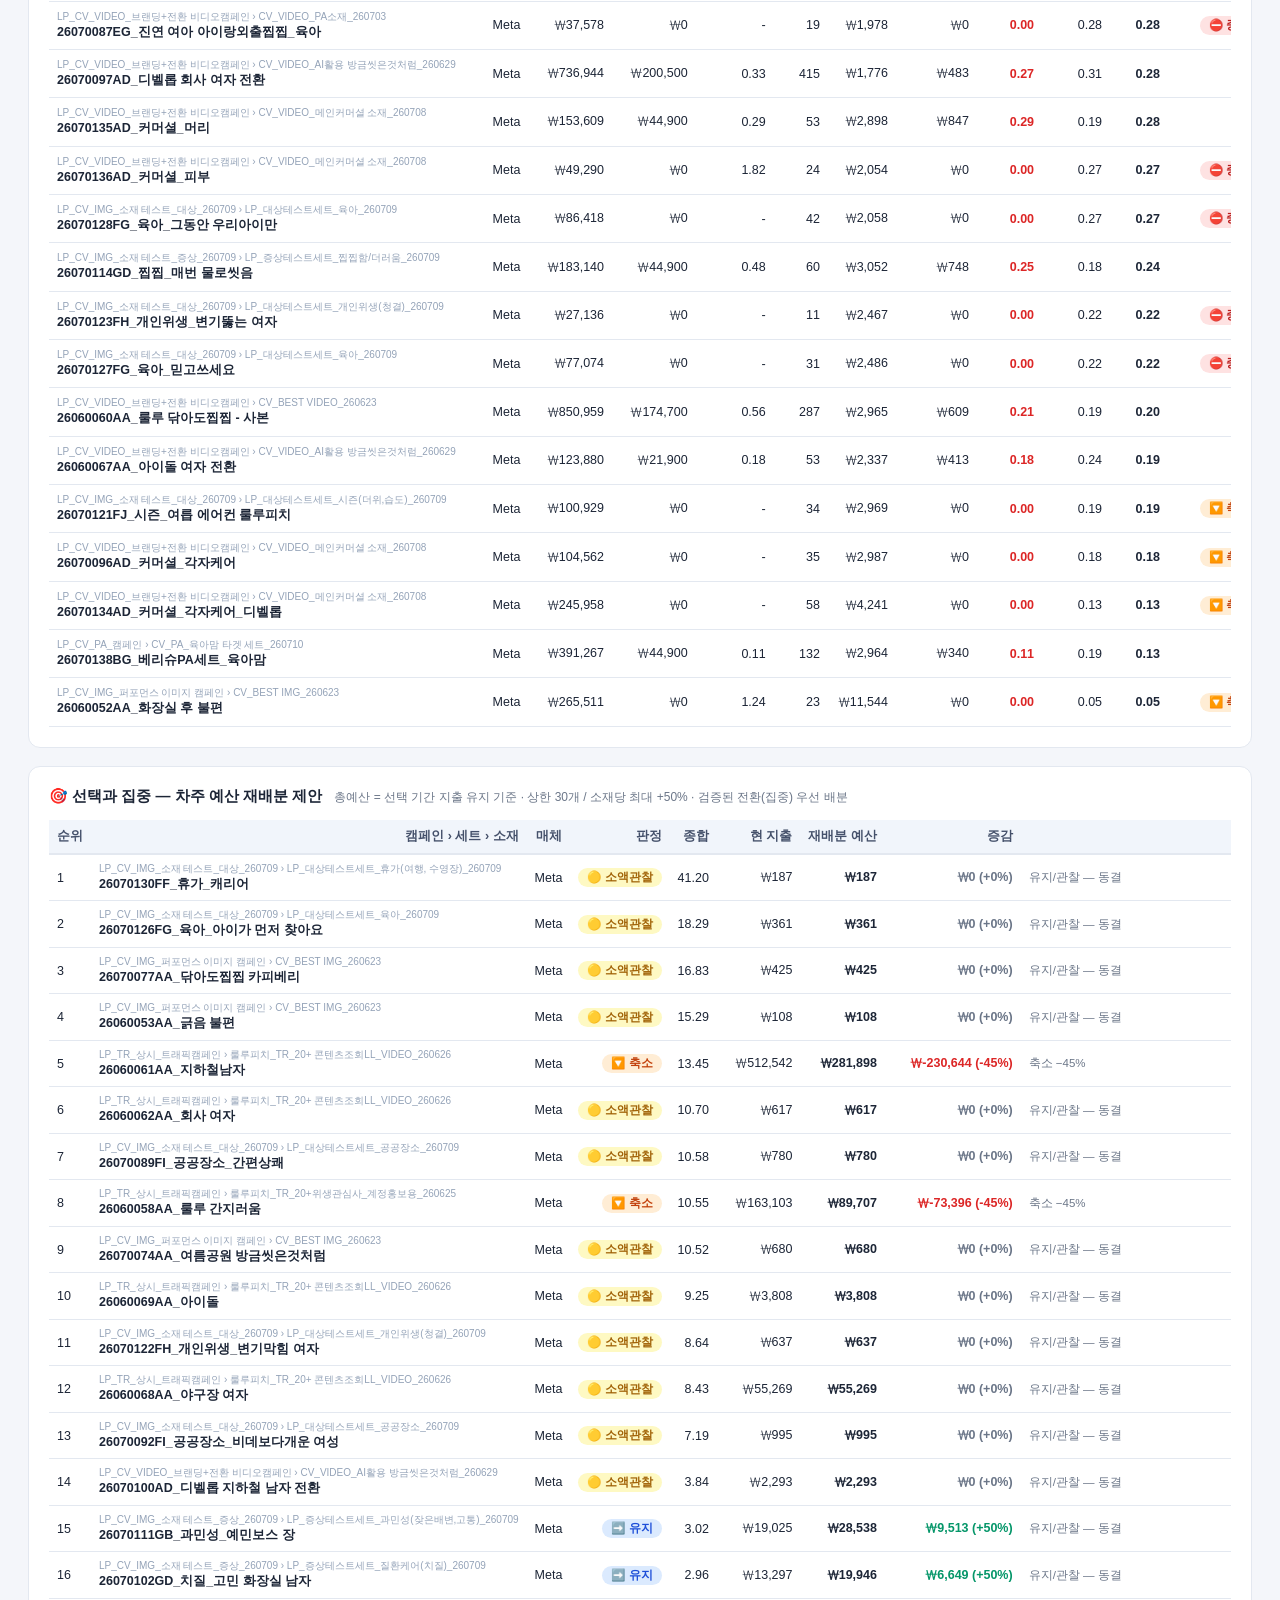
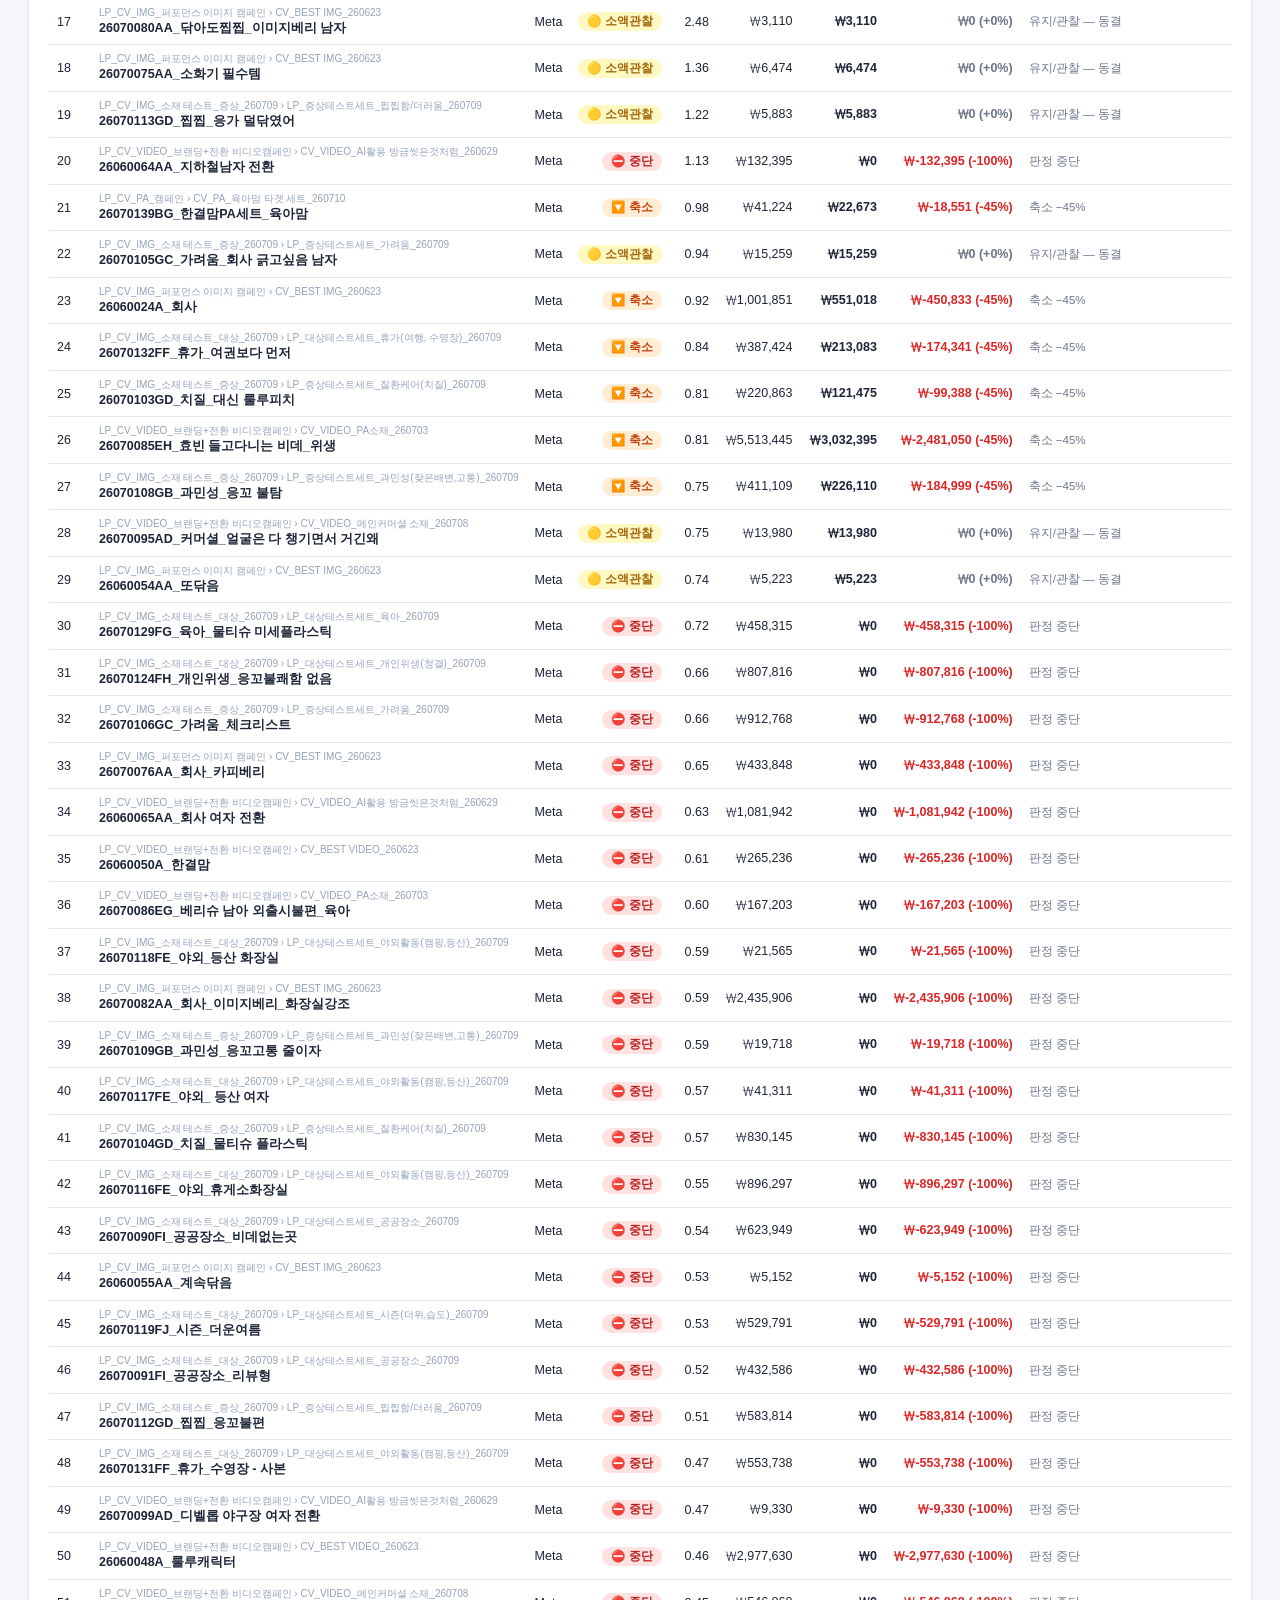
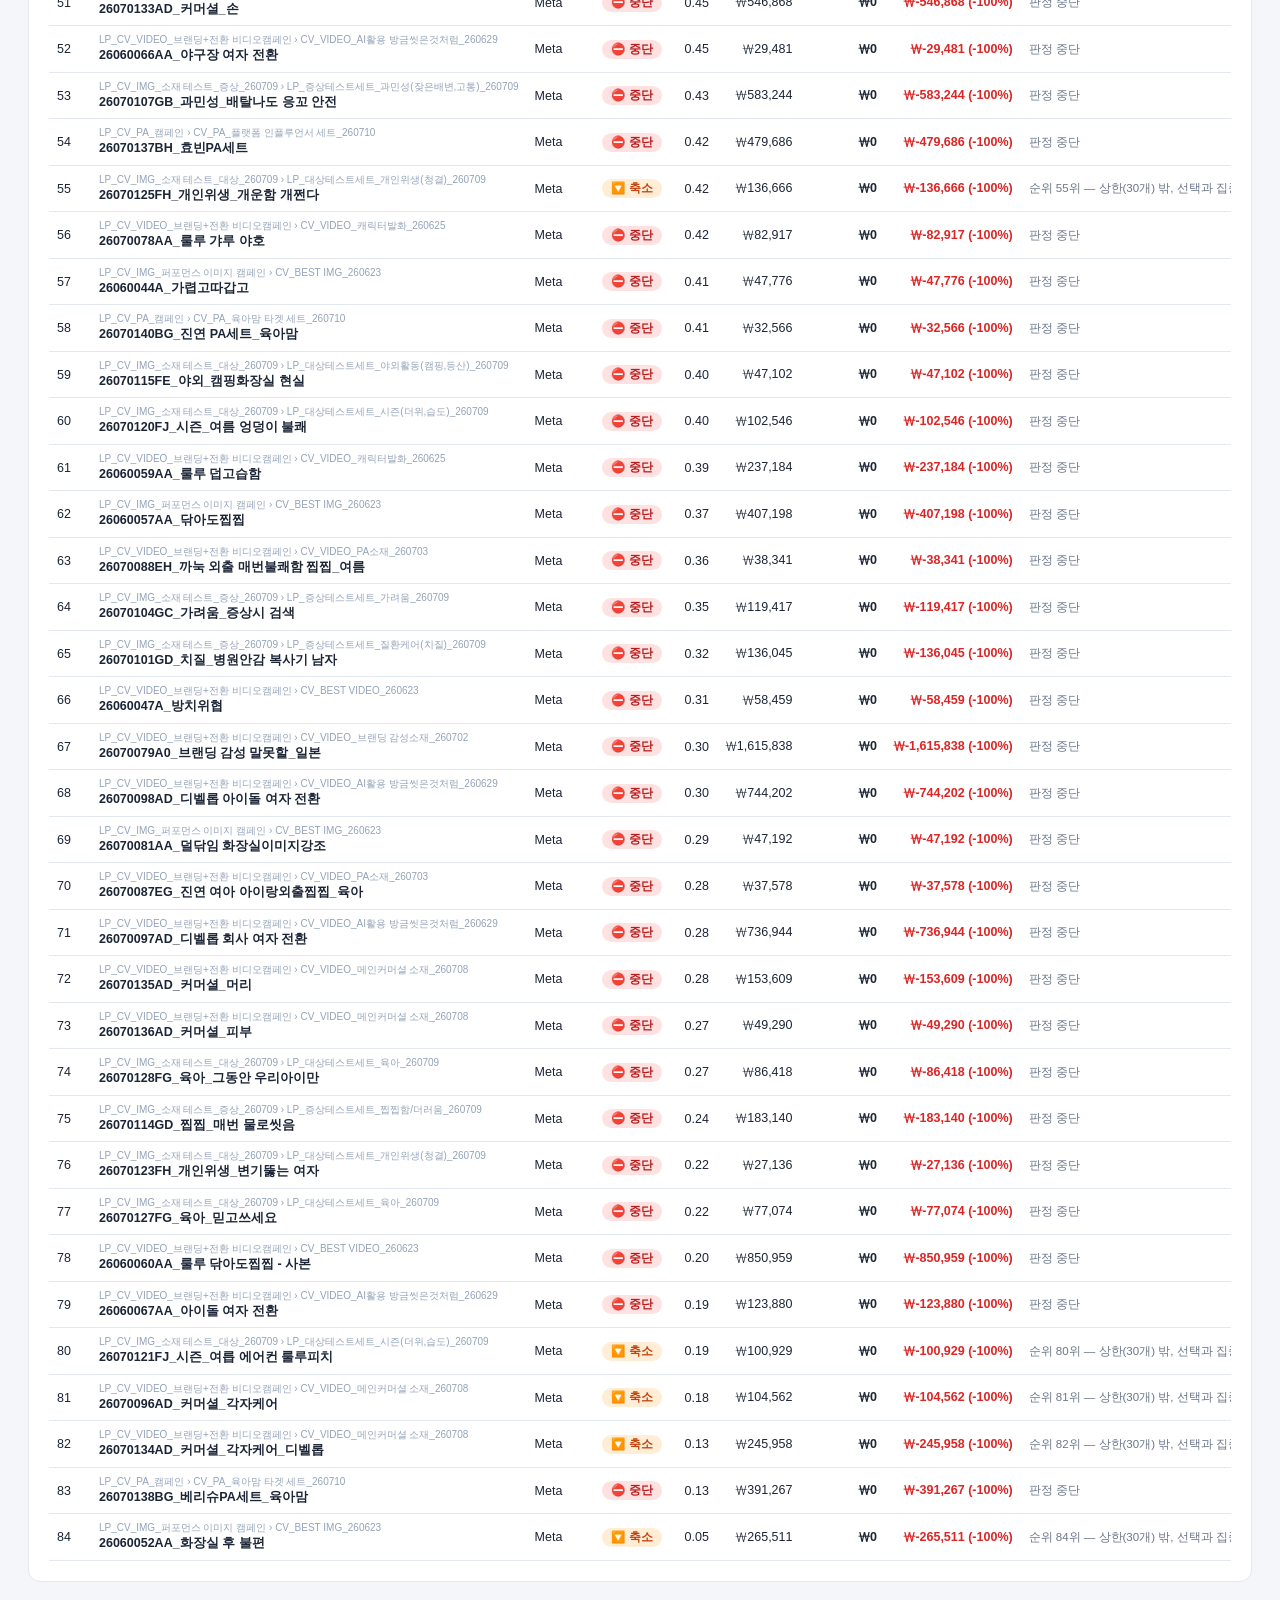
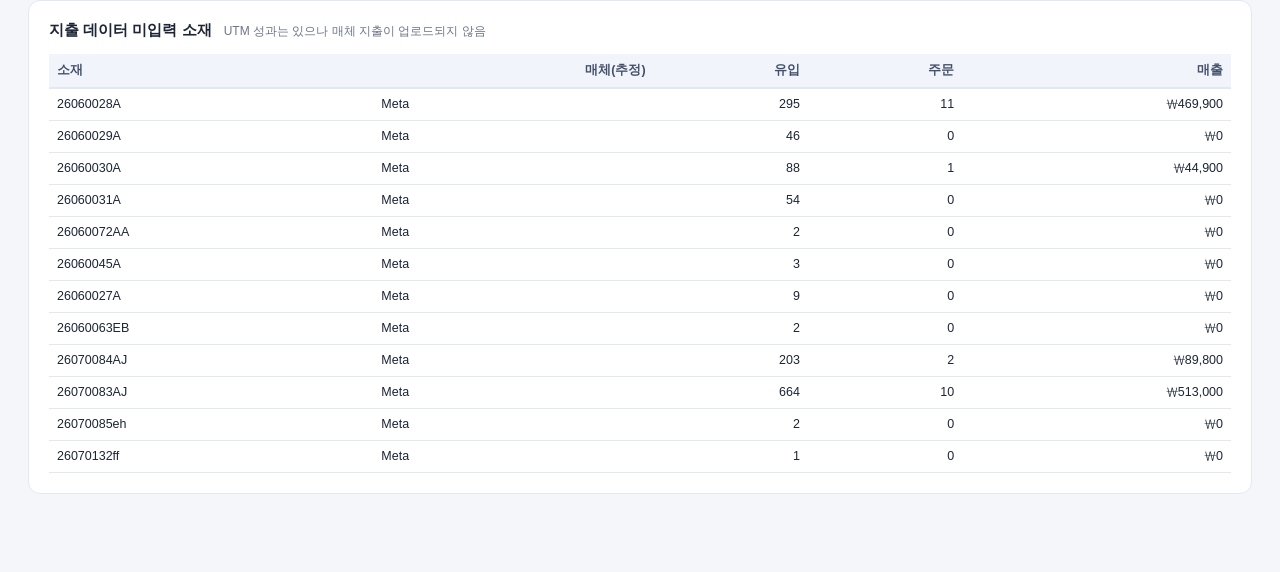
==== commit 33f915b7: "Update index.html" ====
--- a/index.html
+++ b/index.html
@@ -4,7 +4,7 @@
 <meta charset="UTF-8">
 <meta name="viewport" content="width=device-width, initial-scale=1.0">
 <title>룰루피치 광고 판정 대시보드</title>
-<link rel="stylesheet" href="assets/style.css">
+<link rel="stylesheet" href="assets/style.css?v=2">
 <style>
 .controls{background:#fff;border:1px solid var(--line);border-radius:12px;padding:14px 18px;margin-bottom:14px;display:flex;gap:18px;flex-wrap:wrap;align-items:flex-end;font-size:12.5px;}
 .controls .grp label{display:block;color:var(--sub);font-size:11.5px;margin-bottom:4px;}
@@ -49,7 +49,7 @@
   </div>
 </main>
 
-<script src="assets/dashboard-logic.js?v=4"></script>
+<script src="assets/dashboard-logic.js?v=5"></script>
 <script>
 const VERDICT_LABELS = { focus: "🔼 집중", keep: "➡️ 유지", watch: "🟡 관찰", cut: "🔽 축소", stop: "⛔ 중단" };
 let state = null;
--- a/assets/style.css
+++ b/assets/style.css
@@ -4,7 +4,7 @@
 header{background:#0f1b33;color:#fff;padding:16px 28px;display:flex;align-items:center;gap:20px;flex-wrap:wrap;}
 header h1{font-size:18px;font-weight:700;}
 header .sub{color:#9fb0d0;font-size:12px;}
-main{max-width:1280px;margin:0 auto;padding:24px 28px 60px;}
+main{max-width:1680px;margin:0 auto;padding:24px 28px 60px;}
 .report-meta{color:var(--sub);font-size:12px;margin-bottom:14px;}
 .card{background:var(--card);border:1px solid var(--line);border-radius:12px;padding:20px;margin-bottom:18px;}
 .card h2{font-size:15px;margin-bottom:14px;}
@@ -29,7 +29,7 @@
 @media(max-width:900px){.charts{grid-template-columns:1fr;}}
 .chartbox{background:var(--card);border:1px solid var(--line);border-radius:12px;padding:16px;overflow-x:auto;}
 .chartbox h3{font-size:13px;font-weight:600;margin-bottom:8px;text-align:center;}
-td.why{text-align:left;white-space:normal;min-width:200px;max-width:280px;font-size:11.5px;color:var(--sub);line-height:1.45;}
+td.why{text-align:left;white-space:normal;min-width:260px;max-width:400px;font-size:11.5px;color:var(--sub);line-height:1.45;}
 .empty-state{text-align:center;color:var(--sub);padding:60px 20px;background:var(--card);border:2px dashed #b6c3da;border-radius:12px;}
 button.pri{background:var(--blue);color:#fff;border:none;border-radius:8px;padding:10px 20px;font-size:13.5px;font-weight:600;cursor:pointer;}
 button.pri:disabled{background:#b6c3da;cursor:not-allowed;}
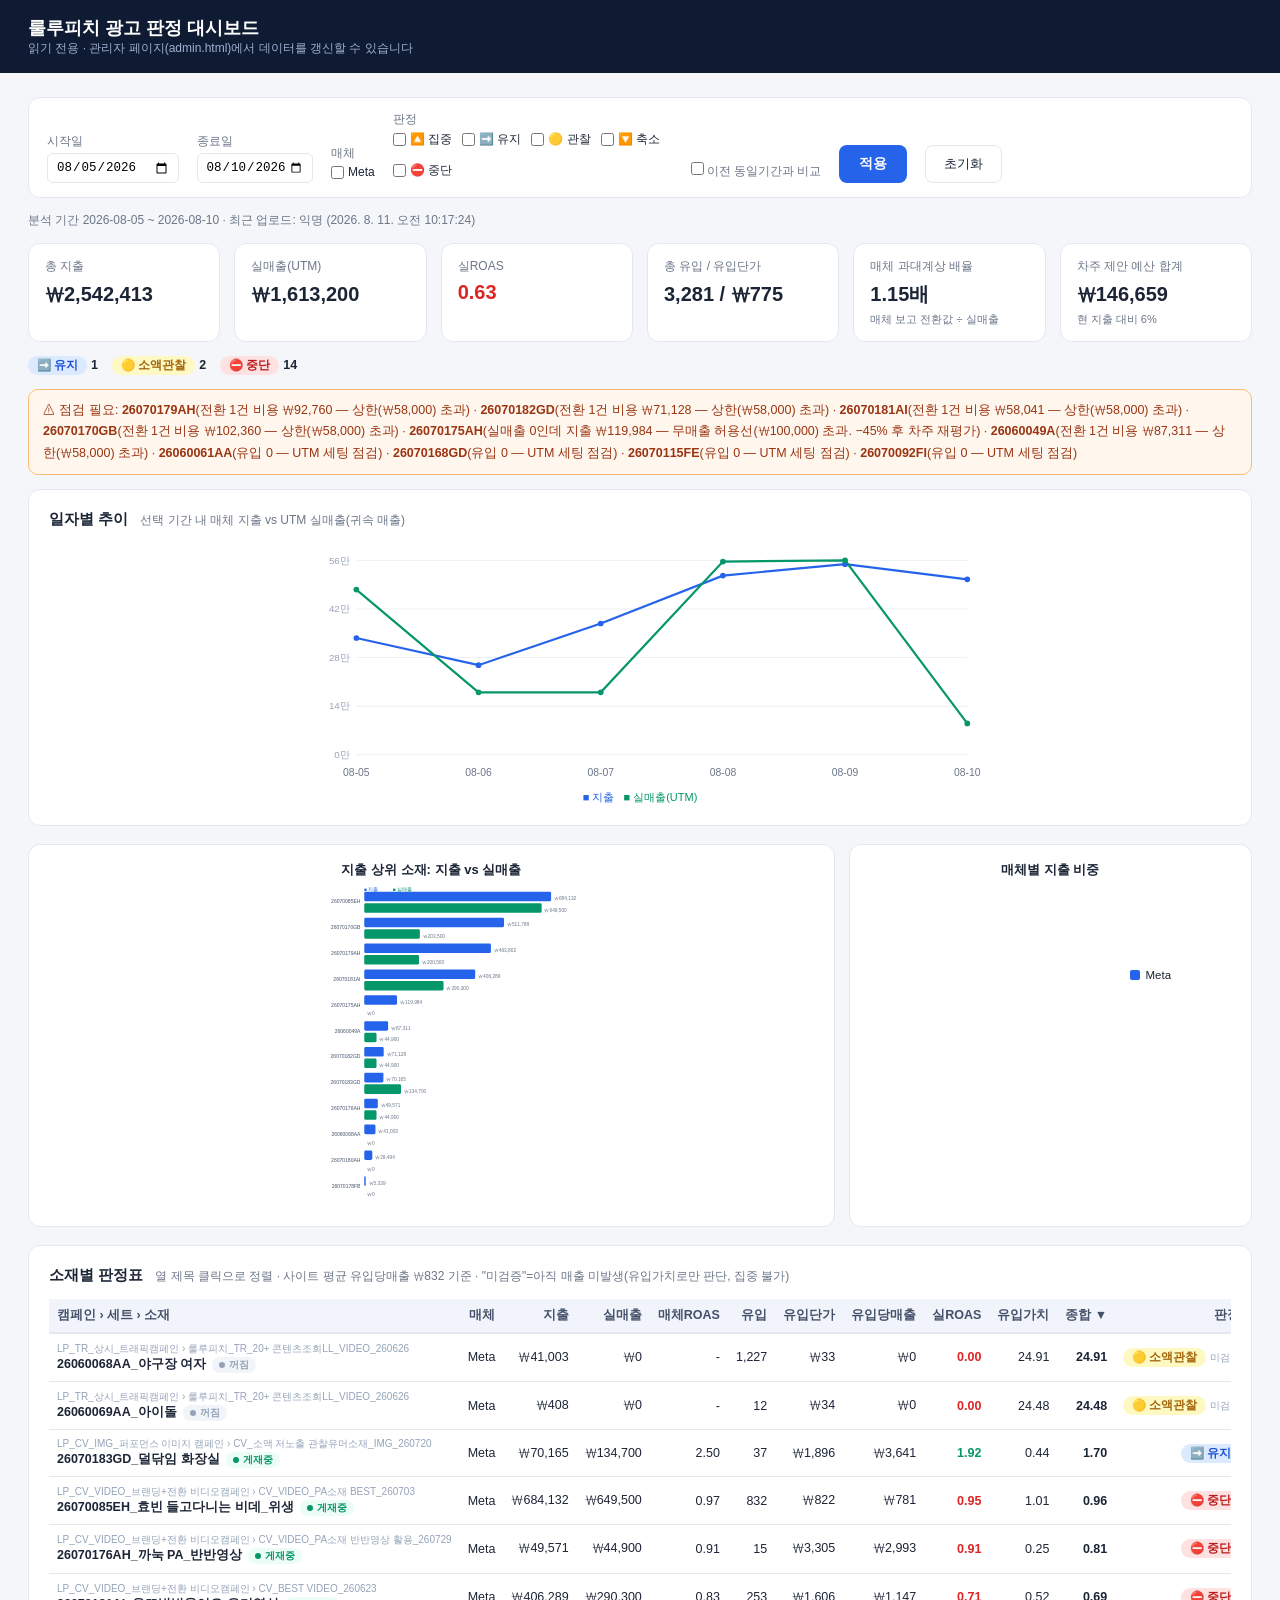
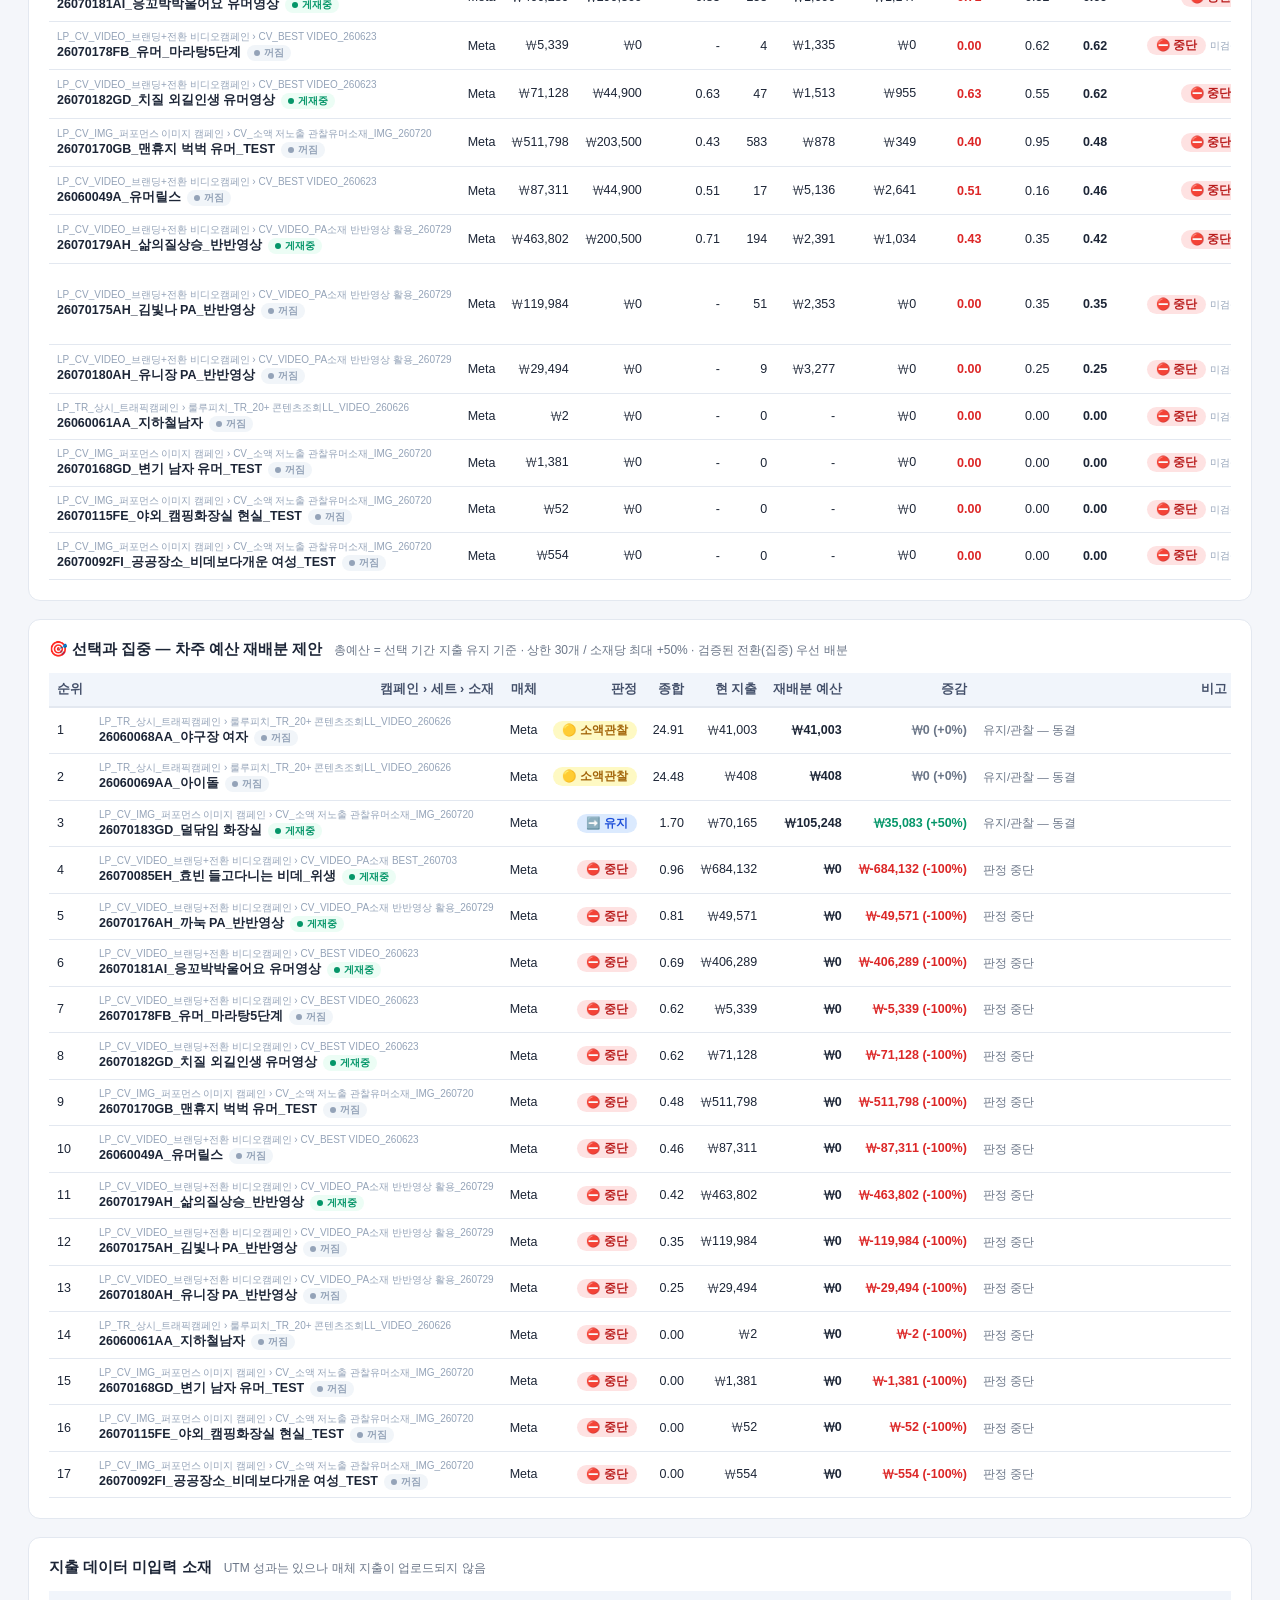
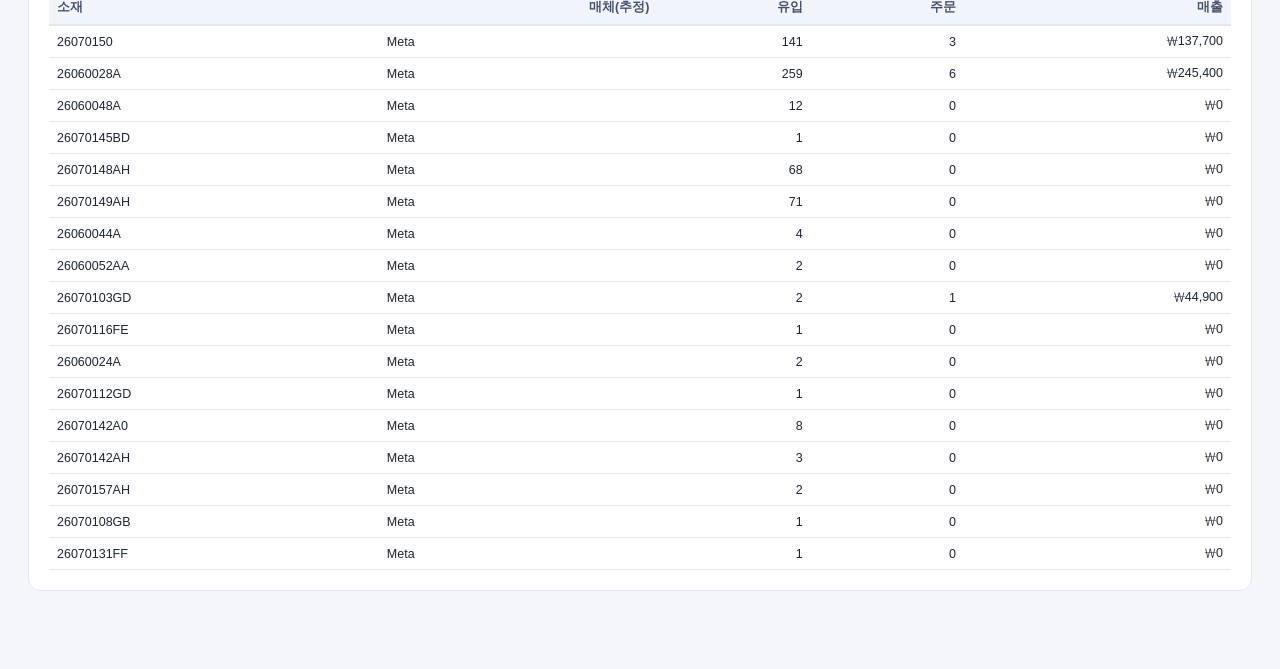
==== commit ec24f758: "bump cache-busting version to v6" ====
--- a/index.html
+++ b/index.html
@@ -49,7 +49,7 @@
   </div>
 </main>
 
-<script src="assets/dashboard-logic.js?v=5"></script>
+<script src="assets/dashboard-logic.js?v=6"></script>
 <script>
 const VERDICT_LABELS = { focus: "🔼 집중", keep: "➡️ 유지", watch: "🟡 관찰", cut: "🔽 축소", stop: "⛔ 중단" };
 let state = null;
